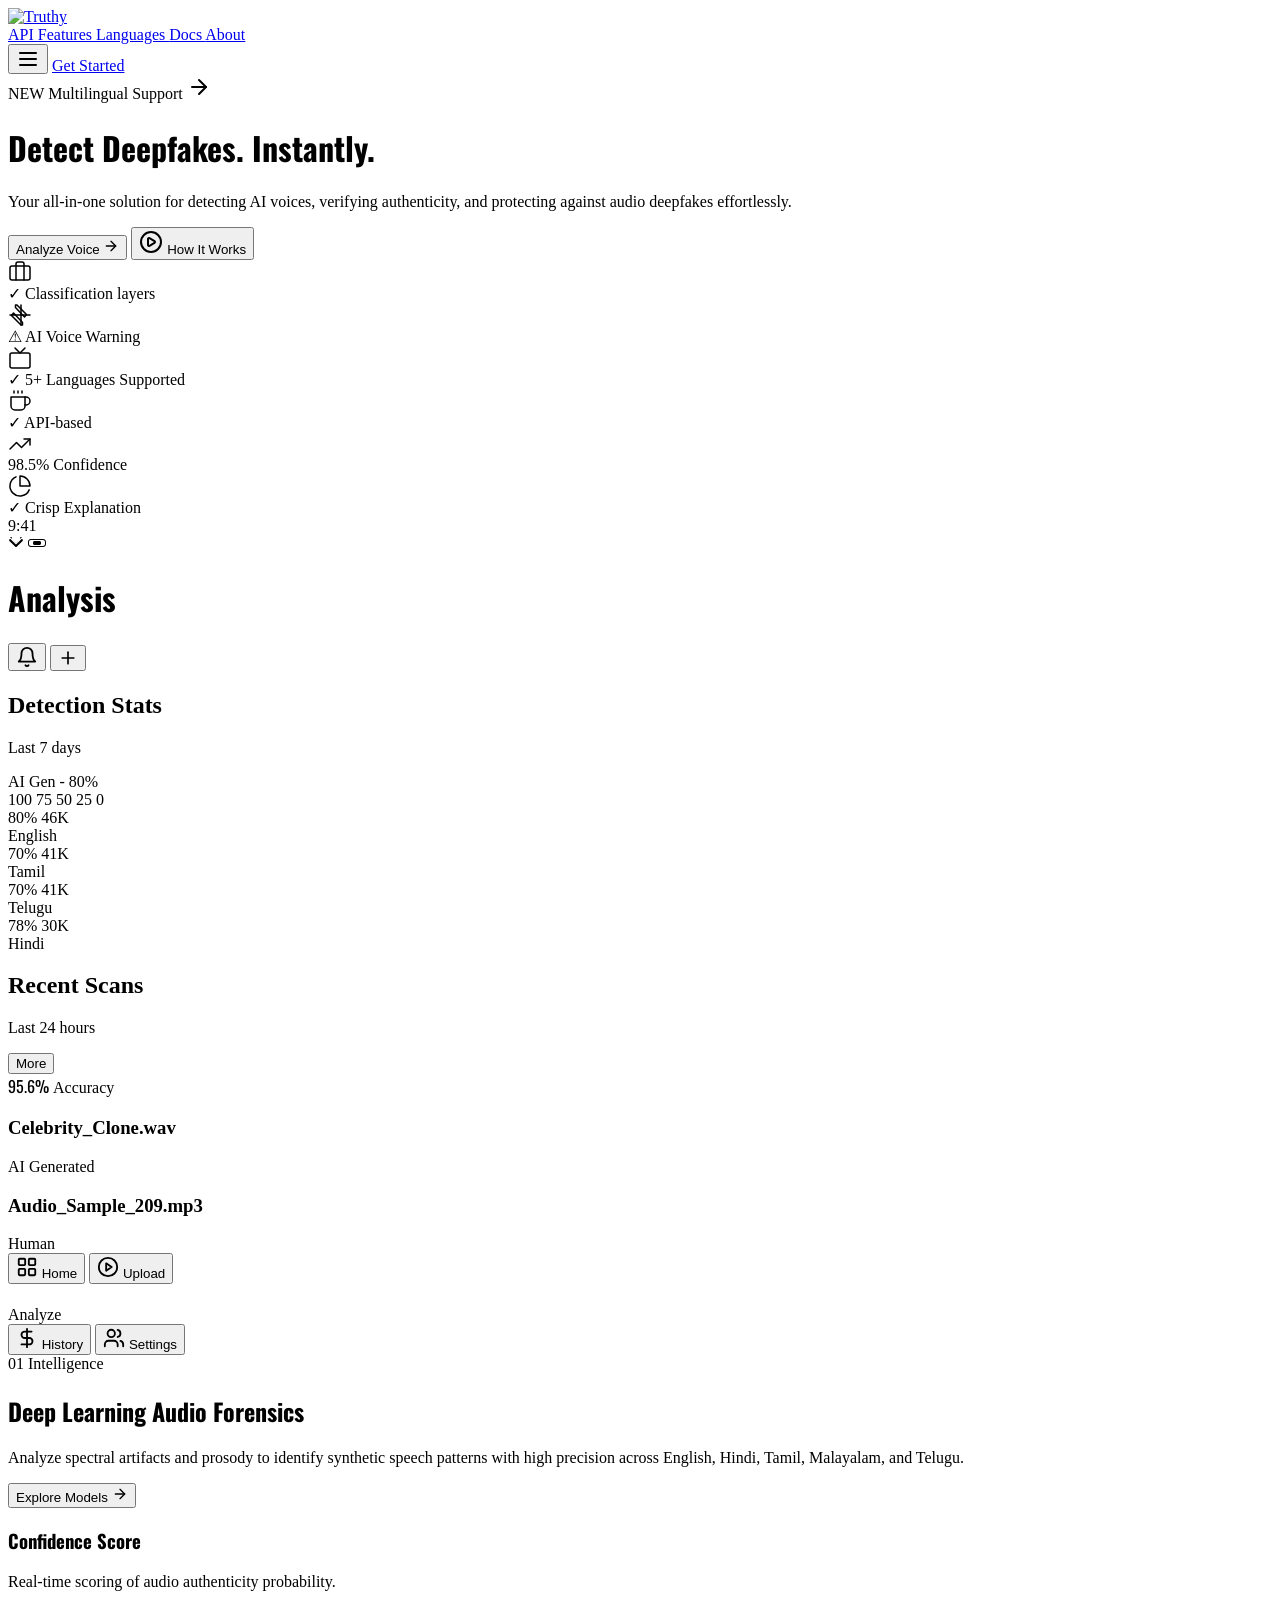
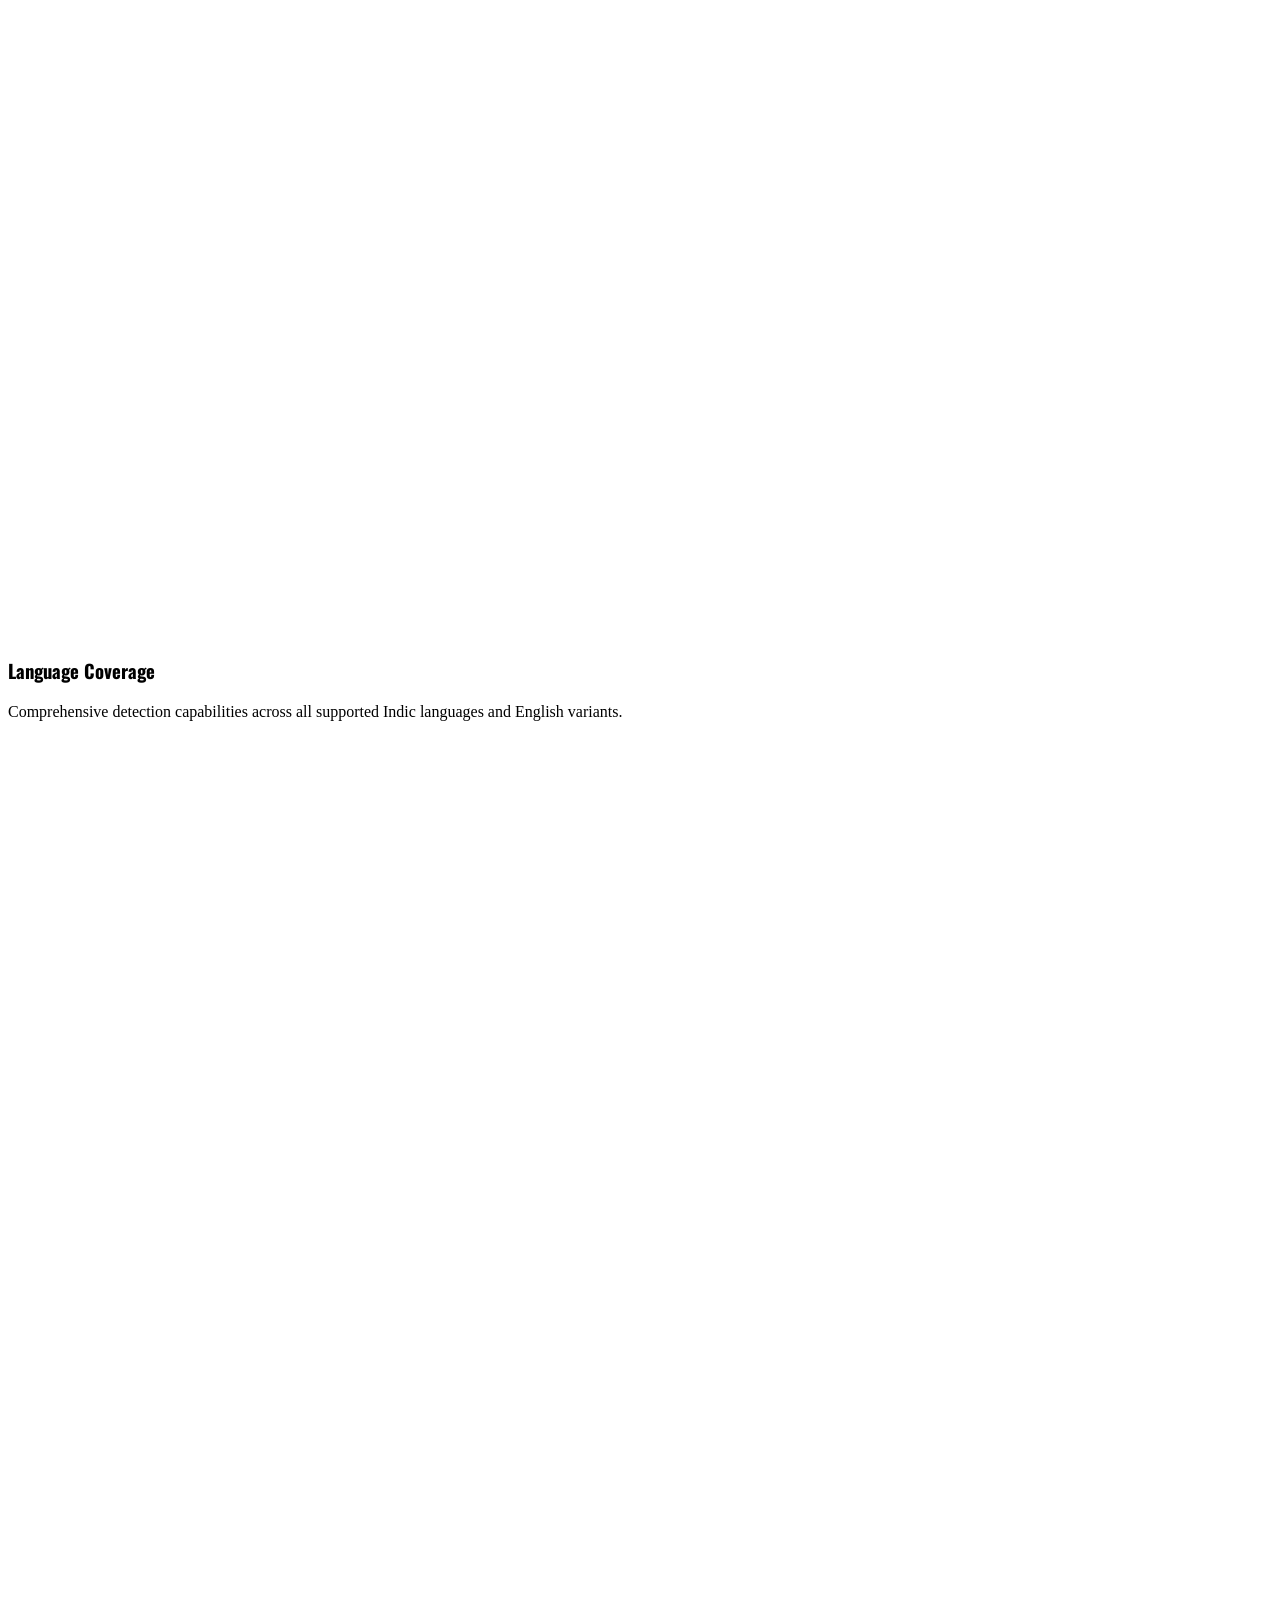
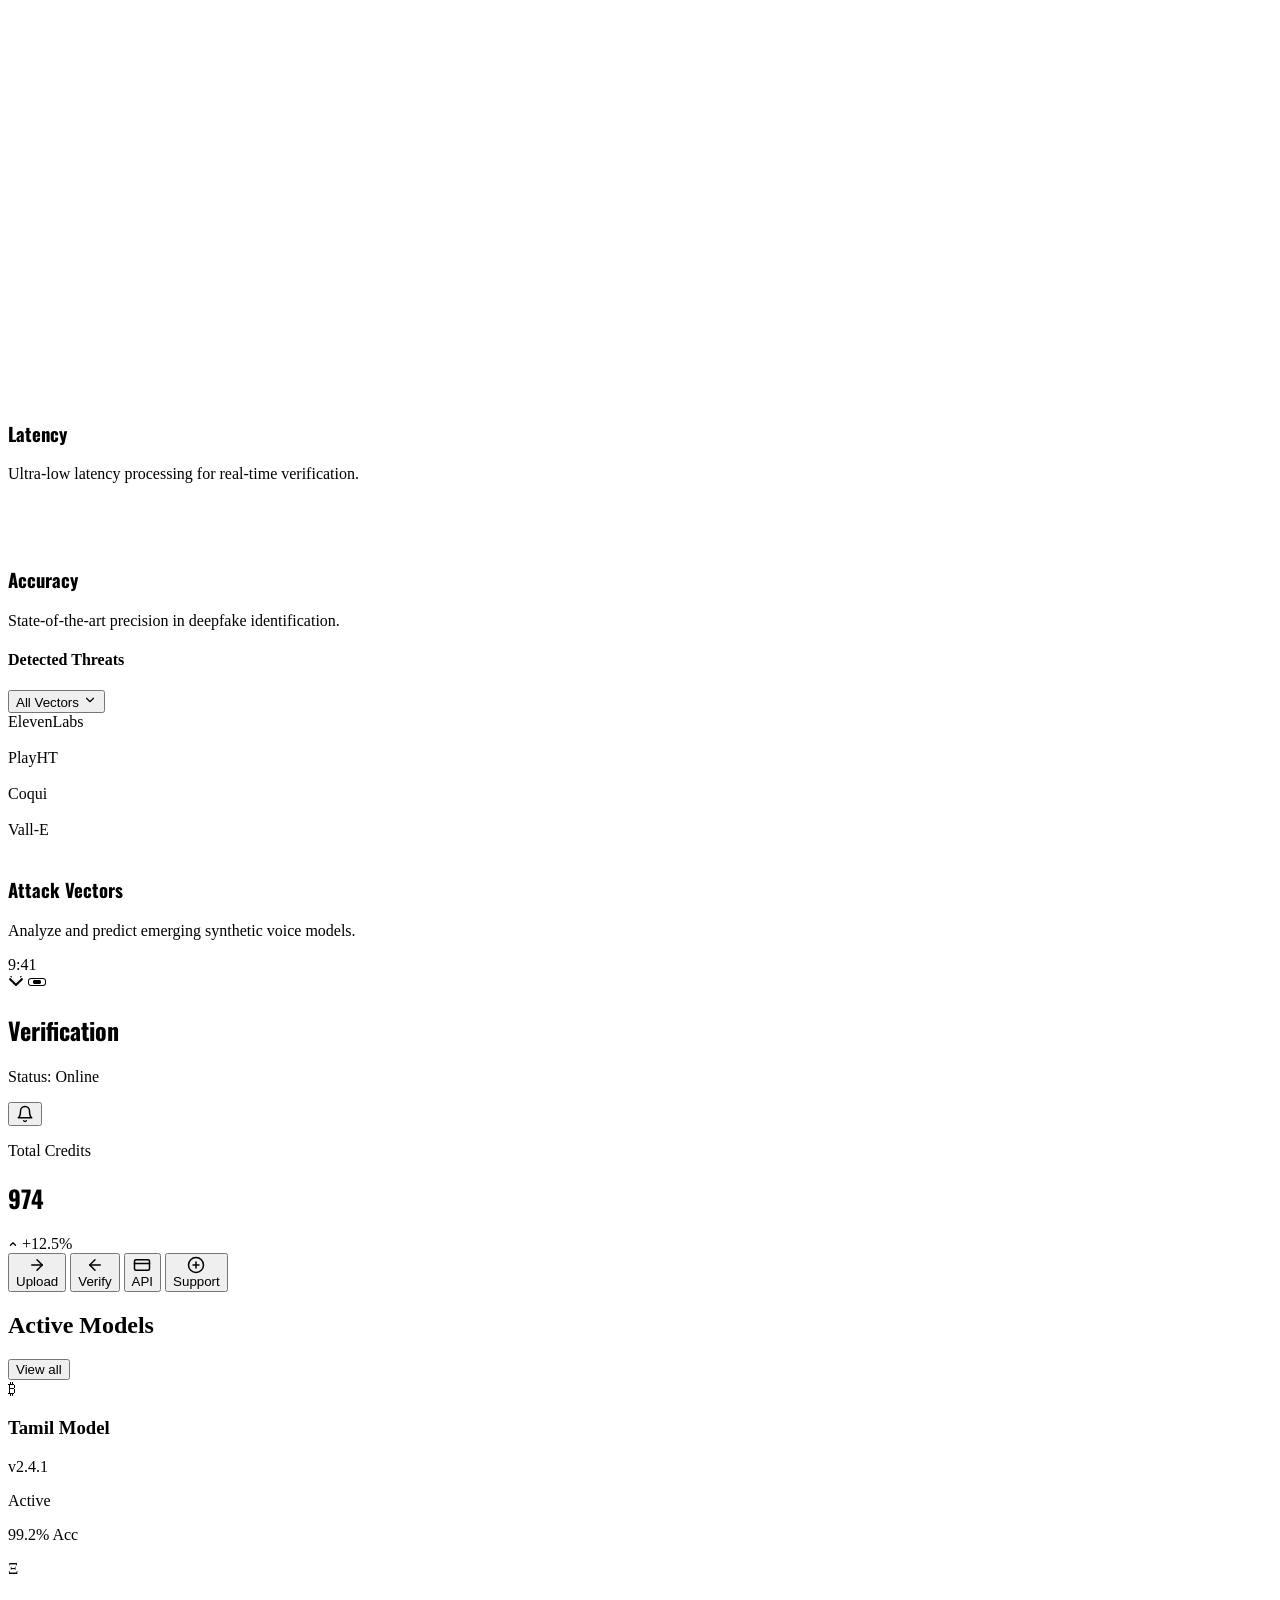
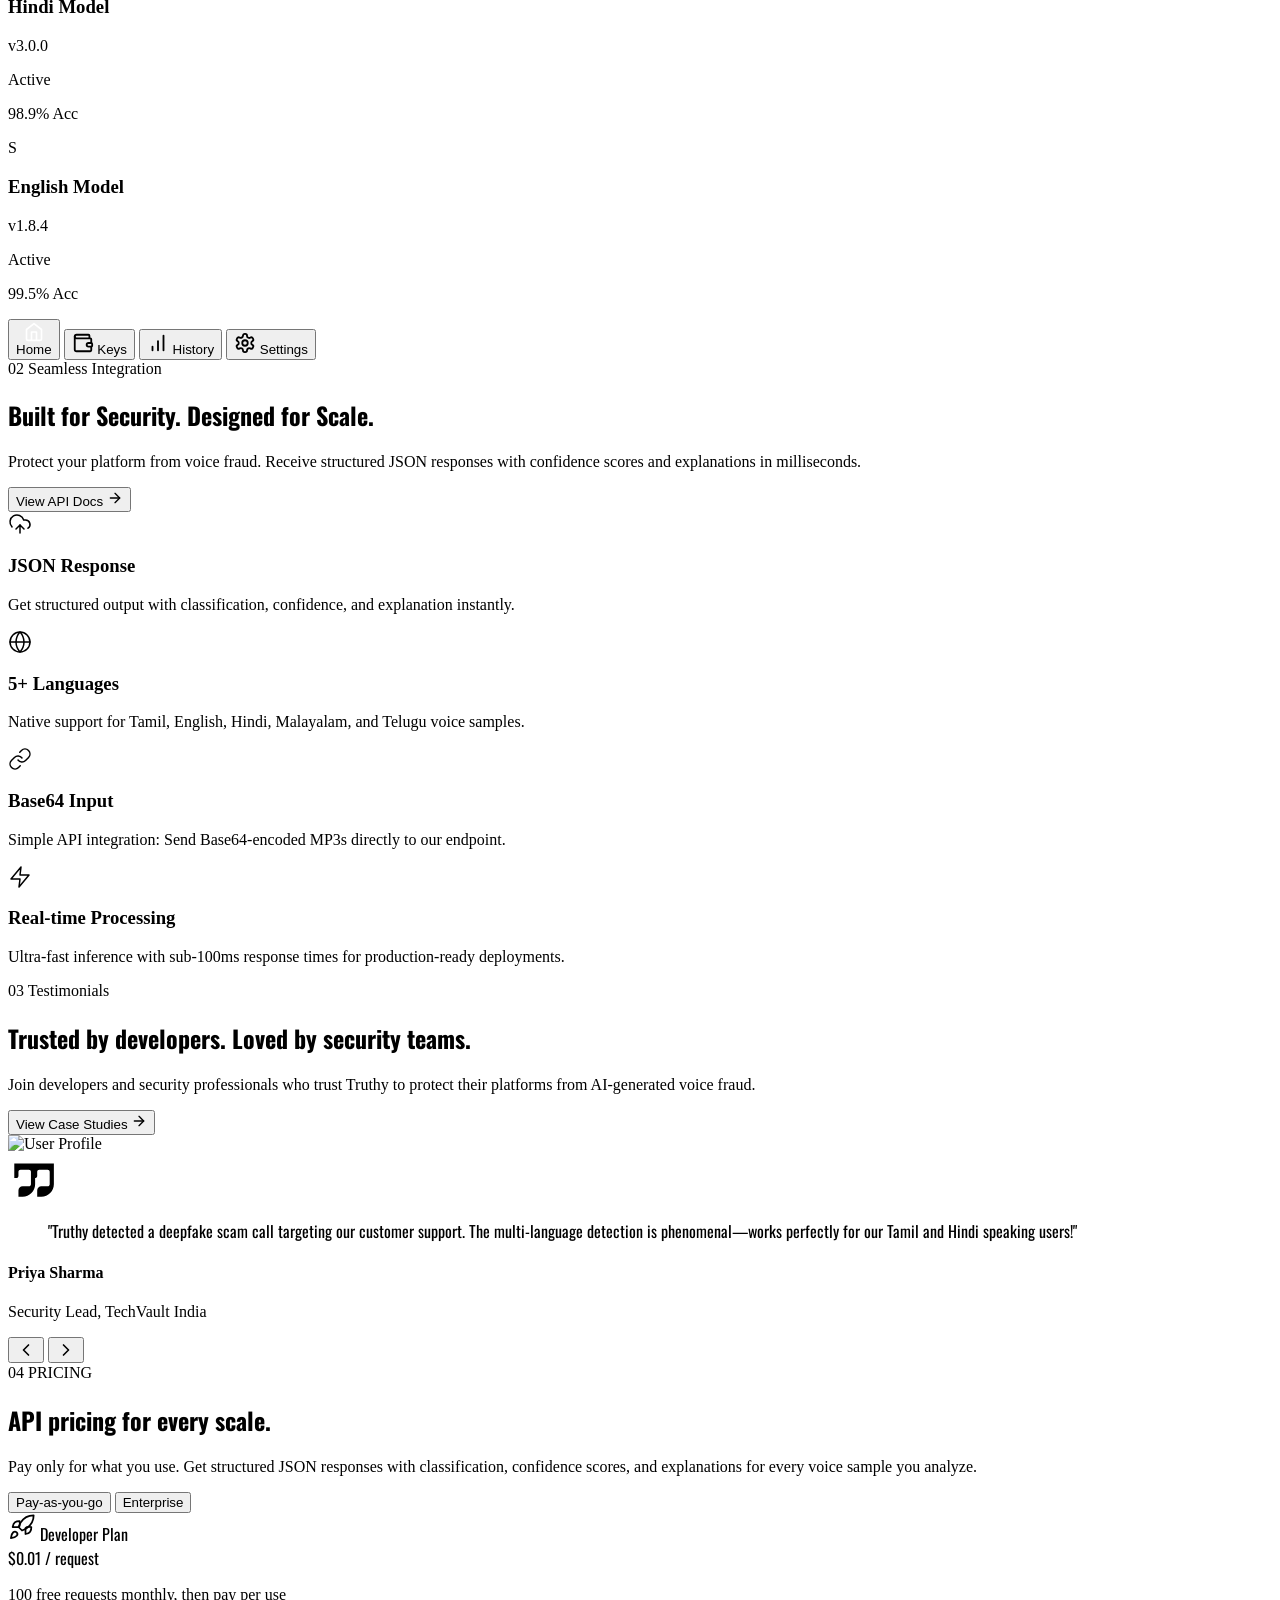
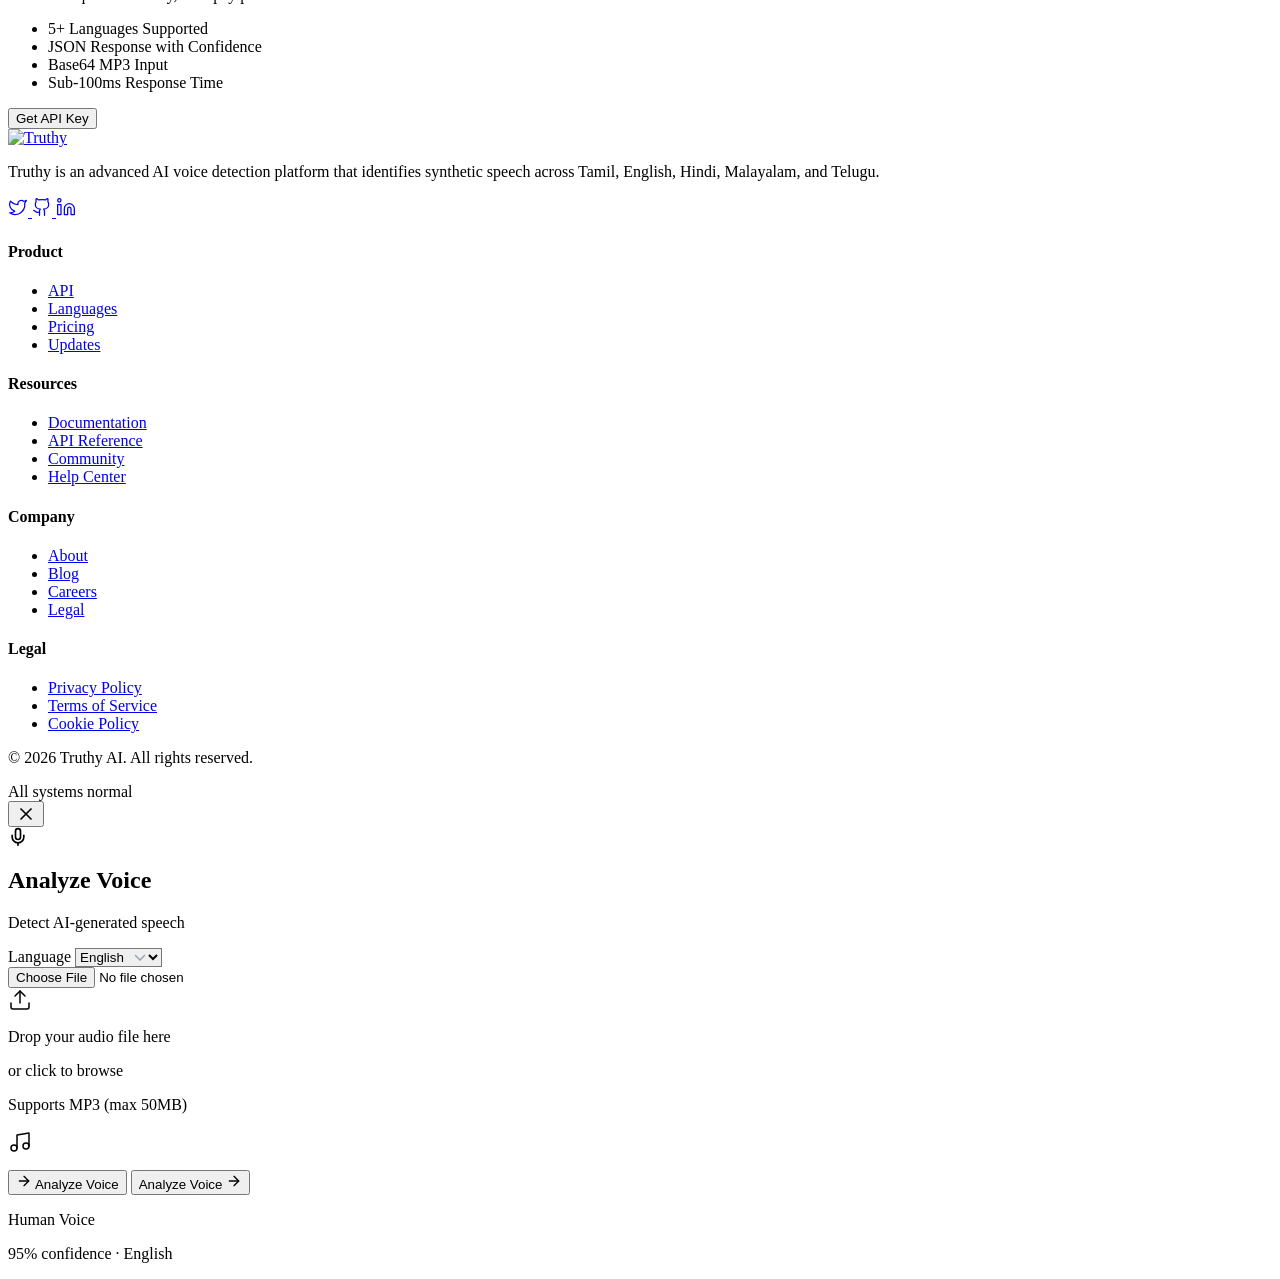
==== static/index.html @ 584040ba "Initial commit: Secured Truthy AI Voice Detection Platform" ====
<html lang="en" class="dark">

<head>
  <meta charset="UTF-8">
  <meta name="viewport" content="width=device-width, initial-scale=1.0">
  <title>Truthy - AI Voice Detection</title>

  <!-- External Scripts -->
  <script src="https://cdn.tailwindcss.com"></script>
  <script src="https://unpkg.com/lucide@latest"></script>

  <!-- Google Fonts -->
  <link rel="preconnect" href="https://fonts.googleapis.com">
  <link rel="preconnect" href="https://fonts.gstatic.com" crossorigin="">
  <link href="https://fonts.googleapis.com/css2?family=Inter:wght@300;400;500;600&display=swap" rel="stylesheet">
  <link rel="stylesheet"
    href="https://fonts.googleapis.com/css2?family=Newsreader:opsz,wght@6..72,400..800&display=swap">
  <link rel="stylesheet" href="https://fonts.googleapis.com/css2?family=Oswald:wght@300;400;500;600;700&display=swap">

  <!-- Custom Stylesheet -->
  <link rel="stylesheet" href="/static/css/style.css">

  <meta name="disabled-font-classes"
    content="font-roboto,font-montserrat,font-poppins,font-playfair,font-instrument-serif,font-merriweather,font-bricolage,font-jakarta,font-manrope,font-space-grotesk,font-work-sans,font-pt-serif,font-geist-mono,font-space-mono,font-nunito,font-geist,font-quicksand,font-dm-sans,font-google-sans-flex">
</head>

<body class="antialiased overflow-x-hidden selection:bg-primary selection:text-black text-white bg-[#000000]">



  <!-- Background (component) added by Aura -->
  <div class="aura-background-component fixed top-0 w-full h-screen -z-10" data-alpha-mask="80"
    style="mask-image: linear-gradient(to bottom, transparent, black 0%, black 80%, transparent); -webkit-mask-image: linear-gradient(to bottom, transparent, black 0%, black 80%, transparent)">
    <div class="aura-background-component top-0 w-full -z-10 absolute h-full">
      <div data-us-project="FixNvEwvWwbu3QX9qC3F" class="absolute w-full h-full left-0 top-0 -z-10"></div>
      <script type="text/javascript">
        !function () { if (!window.UnicornStudio) { window.UnicornStudio = { isInitialized: !1 }; var i = document.createElement("script"); i.src = "https://cdn.jsdelivr.net/gh/hiunicornstudio/unicornstudio.js@v1.4.29/dist/unicornStudio.umd.js", i.onload = function () { window.UnicornStudio.isInitialized || (UnicornStudio.init(), window.UnicornStudio.isInitialized = !0) }, (document.head || document.body).appendChild(i) } }();
      </script>
    </div>
  </div>

  <!-- Background Effects -->
  <div class="fixed inset-0 z-0 pointer-events-none" style="visibility: hidden;">
    <div
      class="absolute top-0 left-1/2 -translate-x-1/2 w-full max-w-[1000px] h-[600px] bg-primary/5 rounded-full blur-[120px] opacity-40">
    </div>
    <!-- Subtle Grid Pattern -->
    <div
      class="absolute inset-0 bg-[url('https://grainy-gradients.vercel.app/noise.svg')] opacity-20 brightness-100 contrast-150 mix-blend-soft-light">
    </div>
  </div>

  <!-- Navigation -->
  <nav class="flex z-50 w-full pt-6 pr-4 pl-4 fixed top-0 left-0 right-0 items-center justify-center">
    <div
      class="flex bg-black/90 backdrop-blur-md w-full max-w-5xl border-white/10 border rounded-full pt-4 pr-4 pb-4 pl-14 relative shadow-2xl items-center justify-between scroll-item scroll-fade-up"
      style="animation-play-state: running;">
      <!-- Logo -->
      <a href="#" class="inline-flex items-center justify-center"><img
          src="https://see.fontimg.com/api/rf5/rv0aB/ZTRlNjgyYThiNTRjNDE1ZWFiYzliZmY5OGI5MDhhM2Yub3Rm/dHJ1dGh5/teknaf-regular.png?r=fs&h=81&w=1250&fg=FFFFFF&bg=000000&s=65"
          alt="Truthy" class="h-[21px]"></a>

      <!-- Centered Links -->
      <div class="hidden md:flex items-center gap-8 absolute left-1/2 -translate-x-1/2">
        <a href="#api"
          class="text-[14px] font-medium text-white hover:text-gray-300 transition-colors font-sans tracking-wide">
          API
        </a>
        <a href="#features"
          class="text-[14px] font-medium text-white hover:text-gray-300 transition-colors font-sans tracking-wide">
          Features
        </a>
        <a href="#features"
          class="text-[14px] font-medium text-white hover:text-gray-300 transition-colors font-sans tracking-wide">
          Languages
        </a>
        <a href="#api"
          class="text-[14px] font-medium text-white hover:text-gray-300 transition-colors font-sans tracking-wide">
          Docs
        </a>
        <a href="#testimonials"
          class="text-[14px] font-medium text-white hover:text-gray-300 transition-colors font-sans tracking-wide">
          About
        </a>
      </div>

      <!-- Right Action -->
      <div class="flex items-center gap-4">
        <!-- Mobile Menu Trigger -->
        <button class="md:hidden p-2 text-white">
          <svg xmlns="http://www.w3.org/2000/svg" width="24" height="24" viewBox="0 0 24 24" fill="none"
            stroke="currentColor" stroke-width="2" stroke-linecap="round" stroke-linejoin="round"
            class="lucide lucide-menu">
            <line x1="4" x2="20" y1="12" y2="12"></line>
            <line x1="4" x2="20" y1="6" y2="6"></line>
            <line x1="4" x2="20" y1="18" y2="18"></line>
          </svg>
        </button>

        <!-- Button -->
        <a href="#pricing"
          class="hidden md:block bg-white text-black hover:bg-gray-200 transition-colors px-6 py-2.5 rounded-full text-sm font-semibold tracking-tight font-sans">
          Get Started
        </a>
      </div>
    </div>
  </nav>

  <!-- Hero Content -->
  <main class="flex flex-col z-10 pt-40 pr-6 pl-6 relative gap-x-3 gap-y-x-3 items-center justify-center">
    <!-- Version Badge -->
    <div
      class="inline-flex items-center gap-2 px-3 py-1.5 rounded-full border border-white/10 bg-white/5 backdrop-blur-sm mb-8 hover:bg-white/10 transition-colors cursor-pointer group scroll-item scroll-fade-up"
      style="animation-play-state: running;">
      <span class="bg-blue-500/20 text-blue-400 rounded px-1.5 py-0.5 text-[10px] font-medium tracking-wide font-sans">
        NEW
      </span>
      <span
        class="text-xs text-gray-300 padding-top-40 font-medium group-hover:text-white transition-colors pr-1 font-sans">
        Multilingual Support
      </span>
      <svg xmlns="http://www.w3.org/2000/svg" width="24" height="24" viewBox="0 0 24 24" fill="none"
        stroke="currentColor" stroke-width="2" stroke-linecap="round" stroke-linejoin="round" data-lucide="arrow-right"
        class="lucide lucide-arrow-right w-3 h-3 text-gray-500 group-hover:text-white transition-colors">
        <path d="M5 12h14"></path>
        <path d="m12 5 7 7-7 7"></path>
      </svg>
    </div>

    <!-- Headline -->
    <h1
      class="text-center text-5xl md:text-7xl leading-[1.1] max-w-4xl mx-auto font-oswald font-light tracking-tight scroll-item scroll-blur-in delay-100"
      style="animation-play-state: running;">
      Detect Deepfakes.
      <span class="text-blue-500 font-oswald font-light tracking-tight">
        Instantly.
      </span>
    </h1>

    <!-- Subheadline -->
    <p class="text-center text-xl text-gray-400 mt-8 max-w-2xl mx-auto leading-relaxed font-light font-sans scroll-item scroll-fade-up delay-200"
      style="animation-play-state: running;">
      Your all-in-one solution for detecting AI voices, verifying authenticity, and protecting against audio deepfakes
      effortlessly.
    </p>

    <!-- CTA Buttons -->
    <div class="flex flex-col sm:flex-row items-center gap-4 mt-10 scroll-item scroll-fade-up delay-300"
      style="animation-play-state: running;">
      <button data-open-modal
        class="group inline-flex overflow-hidden transition-all duration-300 hover:scale-[1.02] hover:shadow-[0_0_40px_-10px_rgba(59,130,246,0.5)] focus:outline-none sm:w-auto text-sm font-medium text-white w-full h-[54px] rounded-full pt-4 pr-8 pb-4 pl-8 relative items-center justify-center"
        style="position: relative; --border-gradient: linear-gradient(135deg, rgba(255, 255, 255, 0.2), rgba(255, 255, 255, 0), rgba(255, 255, 255, 0.2)); --border-radius-before: 9999px">

        <!-- CTA Button animations are in /static/css/style.css -->

        <!-- Full Border Beam (Clean Blue Line) -->
        <div class="absolute inset-0 -z-20 rounded-full overflow-hidden p-[1px]">
          <div class="absolute inset-[-100%] bg-[conic-gradient(from_0deg,transparent_0_300deg,#3b82f6_360deg)]"
            style="animation: beam-spin 3s linear infinite;"></div>
          <div class="absolute inset-[1px] rounded-full bg-[#050505]"></div>
        </div>

        <!-- Inner Background & Effects -->
        <div class="overflow-hidden bg-[#0A0A0A] rounded-full absolute top-[2px] right-[2px] bottom-[2px] left-[2px]">
          <!-- Gradient Background -->
          <div class="bg-gradient-to-b from-blue-900/20 to-transparent absolute top-0 right-0 bottom-0 left-0"></div>

          <!-- Vertical Lines Animation (Smaller & Monotone) -->
          <div class="opacity-[0.07] mix-blend-plus-lighter absolute top-0 right-0 bottom-0 left-0"
            style="background-image: repeating-linear-gradient(90deg, #fff, #fff 1px, transparent 1px, transparent 8px);  background-size: 24px 100%;  animation: lines-slide 1.5s linear infinite; position: relative; --border-gradient: linear-gradient(180deg, rgba(255, 255, 255, 0.1), rgba(255, 255, 255, 0))">
          </div>

          <!-- Blue Glow on Hover -->
          <div
            class="absolute bottom-0 left-1/2 -translate-x-1/2 w-2/3 h-1/2 bg-blue-500/20 blur-2xl rounded-full pointer-events-none transition-colors duration-500 group-hover:bg-blue-500/40">
          </div>
        </div>

        <!-- Content -->
        <span
          class="transition-colors group-hover:text-white uppercase font-semibold text-white/90 tracking-tight z-10 relative font-sans">
          Analyze Voice
        </span>
        <svg xmlns="http://www.w3.org/2000/svg" width="16" height="16" viewBox="0 0 24 24" fill="none"
          stroke="currentColor" stroke-width="2" stroke-linecap="round" stroke-linejoin="round"
          class="lucide lucide-arrow-right relative z-10 ml-2 transition-transform duration-300 group-hover:translate-x-1">
          <path d="M5 12h14" class=""></path>
          <path d="m12 5 7 7-7 7" class=""></path>
        </svg>
        <style id="border-gradient-shared-style">
          [style*="--border-gradient"]::before {
            content: "";
            position: absolute;
            inset: 0;
            padding: 1px;
            border-radius: var(--border-radius-before, inherit);
            -webkit-mask: linear-gradient(#fff 0 0) content-box,
              linear-gradient(#fff 0 0);
            mask: linear-gradient(#fff 0 0) content-box,
              linear-gradient(#fff 0 0);
            -webkit-mask-composite: xor;
            mask-composite: exclude;
            background: var(--border-gradient);
            pointer-events: none;
          }
        </style>
      </button>
      <button
        class="sm:w-auto hover:bg-blue-500/10 hover:border-blue-400 hover:shadow-[0_0_35px_rgba(59,130,246,0.6),inset_0_0_20px_rgba(59,130,246,0.4)] hover:scale-[1.02] transition-all duration-300 flex group text-base font-medium text-white bg-black/60 w-full border-blue-500 border rounded-full pt-3.5 pr-8 pb-3.5 pl-8 shadow-[0_0_20px_rgba(59,130,246,0.5),inset_0_0_10px_rgba(59,130,246,0.2)] gap-x-2 gap-y-2 items-center justify-center">
        <svg xmlns="http://www.w3.org/2000/svg" width="24" height="24" viewBox="0 0 24 24" fill="none"
          stroke="currentColor" stroke-width="2" stroke-linecap="round" stroke-linejoin="round"
          data-lucide="play-circle"
          class="lucide lucide-play-circle w-4 h-4 text-blue-400 group-hover:text-blue-300 transition-colors">
          <path d="M9 9.003a1 1 0 0 1 1.517-.859l4.997 2.997a1 1 0 0 1 0 1.718l-4.997 2.997A1 1 0 0 1 9 14.996z"></path>
          <circle cx="12" cy="12" r="10"></circle>
        </svg>
        How It Works
      </button>
    </div>

    <!-- Visual / Phone Mockup Section -->
    <div
      class="flex w-full h-[750px] max-w-5xl mt-32 mr-auto ml-auto relative items-center justify-center scroll-item scroll-blur-in delay-500"
      style="animation-play-state: running;">
      <!-- Floating Element: Salary (Top Left) -->
      <div
        class="absolute left-0 lg:left-12 top-20 z-20 hidden md:flex items-center gap-3 p-2.5 pr-4 bg-[#111] border border-white/10 rounded-lg shadow-2xl animate-[bounce_6s_infinite]">
        <div class="w-8 h-8 rounded bg-green-900/30 flex items-center justify-center border border-green-500/20">
          <svg xmlns="http://www.w3.org/2000/svg" width="24" height="24" viewBox="0 0 24 24" fill="none"
            stroke="currentColor" stroke-width="1.5" stroke-linecap="round" stroke-linejoin="round"
            class="lucide lucide-briefcase w-4 h-4 text-green-400">
            <path d="M16 20V4a2 2 0 0 0-2-2h-4a2 2 0 0 0-2 2v16"></path>
            <rect width="20" height="14" x="2" y="6" rx="2"></rect>
          </svg>
        </div>
        <span class="text-xs font-medium text-gray-400 font-sans">
          ✓ Classification layers
        </span>
      </div>

      <!-- Floating Element: Holidays (Left Middle) -->
      <div
        class="absolute left-4 lg:-left-4 top-64 z-10 hidden md:flex items-center gap-3 p-2.5 pr-4 bg-[#111] border border-white/10 rounded-lg shadow-2xl animate-[pulse_5s_infinite]">
        <div class="w-8 h-8 rounded bg-red-900/30 flex items-center justify-center border border-red-500/20">
          <svg xmlns="http://www.w3.org/2000/svg" width="24" height="24" viewBox="0 0 24 24" fill="none"
            stroke="currentColor" stroke-width="1.5" stroke-linecap="round" stroke-linejoin="round"
            class="lucide lucide-plane w-4 h-4 text-red-400">
            <path d="M2 12h20"></path>
            <path d="M13 2v20"></path>
            <path d="m9 2 9.5 9.5-2 2.5-9-9.5V2Z"></path>
            <path d="M13 22 3.5 12.5l2-2.5 9 9.5v2.5Z"></path>
          </svg>
        </div>
        <span class="text-xs font-medium text-gray-400 font-sans">
          ⚠ AI Voice Warning
        </span>
      </div>

      <!-- Floating Element: Subscription (Left Bottom - NEW) -->
      <div
        class="absolute left-8 lg:left-0 bottom-48 z-20 hidden md:flex items-center gap-3 p-2.5 pr-4 bg-[#111] border border-white/10 rounded-lg shadow-2xl animate-[bounce_8s_infinite]">
        <div class="w-8 h-8 rounded bg-purple-900/30 flex items-center justify-center border border-purple-500/20">
          <svg xmlns="http://www.w3.org/2000/svg" width="24" height="24" viewBox="0 0 24 24" fill="none"
            stroke="currentColor" stroke-width="1.5" stroke-linecap="round" stroke-linejoin="round"
            class="lucide lucide-tv w-4 h-4 text-purple-400">
            <rect width="20" height="15" x="2" y="7" rx="2" ry="2"></rect>
            <polyline points="17 2 12 7 7 2"></polyline>
          </svg>
        </div>
        <span class="text-xs font-medium text-gray-400 font-sans">
          ✓ 5+ Languages Supported
        </span>
      </div>

      <!-- Floating Element: Coffee (Top Right) -->
      <div
        class="absolute right-0 lg:right-24 top-10 z-20 hidden md:flex items-center gap-3 p-2.5 pr-4 bg-[#111] border border-white/10 rounded-lg shadow-2xl animate-[bounce_7s_infinite]">
        <div class="w-8 h-8 rounded bg-teal-900/30 flex items-center justify-center border border-teal-500/20">
          <svg xmlns="http://www.w3.org/2000/svg" width="24" height="24" viewBox="0 0 24 24" fill="none"
            stroke="currentColor" stroke-width="1.5" stroke-linecap="round" stroke-linejoin="round"
            class="lucide lucide-coffee w-4 h-4 text-teal-400">
            <path d="M17 8h1a4 4 0 1 1 0 8h-1"></path>
            <path d="M3 8h14v9a4 4 0 0 1-4 4H7a4 4 0 0 1-4-4Z" class=""></path>
            <line x1="6" x2="6" y1="2" y2="4"></line>
            <line x1="10" x2="10" y1="2" y2="4"></line>
            <line x1="14" x2="14" y1="2" y2="4"></line>
          </svg>
        </div>
        <span class="text-xs font-medium text-gray-400 font-sans">
          ✓ API-based
        </span>
      </div>

      <!-- Floating Element: Dividend (Right Middle) -->
      <div
        class="absolute right-4 lg:right-0 top-48 z-10 hidden md:flex items-center gap-3 p-2.5 pr-4 bg-[#111] border border-white/10 rounded-lg shadow-2xl animate-[pulse_4s_infinite]">
        <div class="w-8 h-8 rounded bg-pink-900/30 flex items-center justify-center border border-pink-500/20">
          <svg xmlns="http://www.w3.org/2000/svg" width="24" height="24" viewBox="0 0 24 24" fill="none"
            stroke="currentColor" stroke-width="1.5" stroke-linecap="round" stroke-linejoin="round"
            class="lucide lucide-trending-up w-4 h-4 text-pink-400">
            <polyline points="22 7 13.5 15.5 8.5 10.5 2 17"></polyline>
            <polyline points="16 7 22 7 22 13"></polyline>
          </svg>
        </div>
        <span class="text-xs font-medium text-gray-400 font-sans">
          98.5% Confidence
        </span>
      </div>

      <!-- Floating Element: Portfolio (Right Bottom - NEW) -->
      <div
        class="absolute right-8 lg:-right-4 bottom-32 z-10 hidden md:flex items-center gap-3 p-2.5 pr-4 bg-[#111] border border-white/10 rounded-lg shadow-2xl animate-[pulse_6s_infinite]">
        <div class="w-8 h-8 rounded bg-blue-900/30 flex items-center justify-center border border-blue-500/20">
          <svg xmlns="http://www.w3.org/2000/svg" width="24" height="24" viewBox="0 0 24 24" fill="none"
            stroke="currentColor" stroke-width="1.5" stroke-linecap="round" stroke-linejoin="round"
            class="lucide lucide-pie-chart w-4 h-4 text-blue-400">
            <path d="M21.21 15.89A10 10 0 1 1 8 2.83"></path>
            <path d="M22 12A10 10 0 0 0 12 2v10z"></path>
          </svg>
        </div>
        <span class="text-xs font-medium text-gray-400 font-sans">
          ✓ Crisp Explanation
        </span>
      </div>

      <!-- Phone Frame -->
      <div
        class="border-[8px] border-[#222] overflow-hidden flex flex-col min-h-[820px] bg-[#050505] w-full max-w-[380px] max-h-[720px] ring-white/10 ring-1 rounded-[3rem] mr-auto ml-auto relative shadow-2xl">
        <!-- Status Bar -->
        <div class="h-12 w-full flex justify-between items-end px-8 pb-2 z-20 bg-[#050505]">
          <span class="text-[13px] font-semibold text-white tracking-widest font-sans">
            9:41
          </span>
          <div class="flex gap-1.5 items-center">
            <svg xmlns="http://www.w3.org/2000/svg" width="16" height="12" viewBox="0 0 16 12" fill="currentColor"
              class="text-white">
              <path
                d="M14.6 2.4C14.2 2 13.5 2 13.1 2.4L8 7.5 2.9 2.4C2.5 2 1.8 2 1.4 2.4C1 2.8 1 3.5 1.4 3.9L7.3 9.8C7.7 10.2 8.3 10.2 8.7 9.8L14.6 3.9C15 3.5 15 2.8 14.6 2.4Z">
              </path>
              <path
                d="M12.4 0.2C12 0.6 12 1.3 12.4 1.7L8 6.1 3.6 1.7C4 1.3 4 0.6 3.6 0.2C3.2 -0.2 2.5 -0.2 2.1 0.2L7.3 5.4C7.7 5.8 8.3 5.8 8.7 5.4L13.9 0.2C13.5 -0.2 12.8 -0.2 12.4 0.2Z">
              </path>
              <path
                d="M8 8.2C8.4 8.2 8.7 8.5 8.7 8.9C8.7 9.3 8.4 9.6 8 9.6C7.6 9.6 7.3 9.3 7.3 8.9C7.3 8.5 7.6 8.2 8 8.2Z">
              </path>
            </svg>
            <svg xmlns="http://www.w3.org/2000/svg" width="18" height="12" viewBox="0 0 18 12" fill="currentColor"
              class="text-white">
              <path
                d="M15 2H3C1.3 2 0 3.3 0 5V7C0 8.7 1.3 10 3 10H15C16.7 10 18 8.7 18 7V5C18 3.3 16.7 2 15 2ZM3 3H15C16.1 3 17 3.9 17 5V7C17 8.1 16.1 9 15 9H3C1.9 9 1 8.1 1 7V5C1 3.9 1.9 3 3 3Z">
              </path>
              <path
                d="M11.5 4H6.5C5.7 4 5 4.7 5 5.5V6.5C5 7.3 5.7 8 6.5 8H11.5C12.3 8 13 7.3 13 6.5V5.5C13 4.7 12.3 4 11.5 4Z">
              </path>
            </svg>
            <div class="w-6 h-3 rounded-[4px] border border-white/30 relative ml-0.5 p-0.5">
              <div class="h-full bg-white rounded-[2px] w-full"></div>
            </div>
          </div>
        </div>

        <!-- Header -->
        <div class="px-6 pt-2 pb-4 flex items-center justify-between z-10 bg-[#050505]">
          <h1 class="text-2xl text-white font-oswald font-light tracking-tight">
            Analysis
          </h1>
          <div class="flex items-center gap-4">
            <button class="text-white hover:text-gray-300 transition-colors">
              <svg xmlns="http://www.w3.org/2000/svg" width="22" height="22" viewBox="0 0 24 24" fill="none"
                stroke="currentColor" stroke-width="2" stroke-linecap="round" stroke-linejoin="round"
                class="lucide lucide-bell">
                <path d="M6 8a6 6 0 0 1 12 0c0 7 3 9 3 9H3s3-2 3-9"></path>
                <path d="M10.3 21a1.94 1.94 0 0 0 3.4 0"></path>
              </svg>
            </button>

            <button
              class="w-9 h-9 rounded-full bg-[#27272A] flex items-center justify-center text-white hover:bg-[#3F3F46] transition-colors">
              <svg xmlns="http://www.w3.org/2000/svg" width="20" height="20" viewBox="0 0 24 24" fill="none"
                stroke="currentColor" stroke-width="2" stroke-linecap="round" stroke-linejoin="round"
                class="lucide lucide-plus">
                <path d="M5 12h14"></path>
                <path d="M12 5v14"></path>
              </svg>
            </button>
          </div>
        </div>

        <!-- Tabs -->

        <!-- Scrollable Content -->
        <!-- Key change: less wasted padding + safe area so bottom nav doesn't cover content -->
        <div class="flex-1 overflow-y-auto no-scrollbar px-5 pb-[120px]">
          <!-- Chart Card -->
          <div
            class="overflow-visible border-white/[0.08] bg-[#101018] border rounded-[2rem] mb-6 pt-5 pr-5 pb-5 pl-5 relative shadow-2xl">
            <!-- Chart animations are in /static/css/style.css -->
            <div
              class="absolute top-0 right-0 w-full h-full bg-gradient-to-br from-indigo-500/5 via-transparent to-blue-500/5 rounded-[2rem] pointer-events-none">
            </div>

            <div class="flex justify-between items-start mb-8 relative z-10">
              <div>
                <h2 class="text-xl font-semibold text-white tracking-tight font-sans">
                  Detection Stats
                </h2>
                <p class="text-[13px] text-gray-400 mt-1 font-medium font-sans">
                  Last 7 days
                </p>
              </div>
              <div class="flex items-center gap-2 mt-1">
                <div class="w-2.5 h-2.5 rounded-full bg-blue-500 shadow-[0_0_8px_rgba(59,130,246,0.8)] animate-pulse">
                </div>
                <span class="text-[11px] font-medium text-gray-400 font-sans">
                  AI Gen - 80%
                </span>
              </div>
            </div>

            <div class="relative h-64 w-full pl-6">
              <div
                class="absolute left-0 top-0 h-full flex flex-col justify-between text-[11px] text-gray-500 font-medium pb-8 pt-2">
                <span class="font-sans">100</span>
                <span class="font-sans">75</span>
                <span class="font-sans">50</span>
                <span class="font-sans">25</span>
                <span class="font-sans">0</span>
              </div>

              <div
                class="absolute left-8 right-0 top-0 h-full flex flex-col justify-between pb-8 pt-2 pointer-events-none">
                <div class="w-full h-px border-t border-dashed border-white/10"></div>
                <div class="w-full h-px border-t border-dashed border-white/10"></div>
                <div class="w-full h-px border-t border-dashed border-white/10"></div>
                <div class="w-full h-px border-t border-dashed border-white/10"></div>
                <div class="w-full h-px border-t border-dashed border-white/10"></div>
              </div>

              <div class="flex justify-between items-end h-full pl-3 pb-8 relative z-10">
                <!-- Bar 1 -->
                <div class="flex flex-col items-center gap-3 w-1/4 group cursor-pointer relative h-full justify-end">
                  <div
                    class="bg-[#1A1A24] border border-white/10 rounded-lg py-1.5 px-2.5 mb-1 absolute -top-4 shadow-xl z-20 opacity-0"
                    style="animation: tooltip-fade 0.5s ease-out forwards 0.8s;">
                    <div class="text-[11px] font-semibold text-white text-center leading-tight font-sans">
                      80%
                      <span class="text-gray-400 font-medium font-sans">
                        46K
                      </span>
                    </div>
                  </div>
                  <div
                    class="w-12 h-[75%] bg-gradient-to-b from-[#4F46E5] to-[#4F46E5]/10 rounded-t-lg relative overflow-hidden group-hover:brightness-110 transition-all origin-bottom opacity-0"
                    style="animation: bar-grow 0.8s cubic-bezier(0.34, 1.56, 0.64, 1) forwards 0.1s;">
                    <div class="absolute top-0 left-0 w-full h-[40%] bg-gradient-to-b from-white/10 to-transparent">
                    </div>
                  </div>
                  <span class="text-[10px] text-gray-400 font-medium whitespace-nowrap absolute -bottom-6 font-sans">
                    English
                  </span>
                </div>

                <!-- Bar 2 -->
                <div class="flex flex-col items-center gap-3 w-1/4 group cursor-pointer relative h-full justify-end">
                  <div
                    class="bg-[#1A1A24] border border-white/10 rounded-lg py-1.5 px-2.5 mb-1 absolute top-[15%] shadow-xl z-20 opacity-0"
                    style="animation: tooltip-fade 0.5s ease-out forwards 0.9s;">
                    <div class="text-[11px] font-semibold text-white text-center leading-tight font-sans">
                      70%
                      <span class="text-gray-400 font-medium font-sans">
                        41K
                      </span>
                    </div>
                  </div>
                  <div
                    class="w-12 h-[60%] bg-gradient-to-b from-[#6366F1] to-[#6366F1]/10 rounded-t-lg relative overflow-hidden group-hover:brightness-110 transition-all origin-bottom opacity-0"
                    style="animation: bar-grow 0.8s cubic-bezier(0.34, 1.56, 0.64, 1) forwards 0.2s;">
                    <div class="absolute top-0 left-0 w-full h-[40%] bg-gradient-to-b from-white/10 to-transparent">
                    </div>
                  </div>
                  <span class="text-[10px] text-gray-400 font-medium whitespace-nowrap absolute -bottom-6 font-sans">
                    Tamil
                  </span>
                </div>

                <!-- Bar 3 -->
                <div class="flex flex-col items-center gap-3 w-1/4 group cursor-pointer relative h-full justify-end">
                  <div
                    class="bg-[#1A1A24] border border-white/10 rounded-lg py-1.5 px-2.5 mb-1 absolute top-[15%] shadow-xl z-20 opacity-0"
                    style="animation: tooltip-fade 0.5s ease-out forwards 1.0s;">
                    <div class="text-[11px] font-semibold text-white text-center leading-tight font-sans">
                      70%
                      <span class="text-gray-400 font-medium font-sans">
                        41K
                      </span>
                    </div>
                  </div>
                  <div
                    class="w-12 h-[60%] bg-gradient-to-b from-[#8B5CF6] to-[#8B5CF6]/10 rounded-t-lg relative overflow-hidden group-hover:brightness-110 transition-all origin-bottom opacity-0"
                    style="animation: bar-grow 0.8s cubic-bezier(0.34, 1.56, 0.64, 1) forwards 0.3s;">
                    <div class="absolute top-0 left-0 w-full h-[40%] bg-gradient-to-b from-white/10 to-transparent">
                    </div>
                  </div>
                  <span class="text-[10px] text-gray-400 font-medium whitespace-nowrap absolute -bottom-6 font-sans">
                    Telugu
                  </span>
                </div>

                <!-- Bar 4 -->
                <div class="flex flex-col items-center gap-3 w-1/4 group cursor-pointer relative h-full justify-end">
                  <div
                    class="bg-[#1A1A24] border border-white/10 rounded-lg py-1.5 px-2.5 mb-1 absolute top-[5%] shadow-xl z-20 opacity-0"
                    style="animation: tooltip-fade 0.5s ease-out forwards 1.1s;">
                    <div class="text-[11px] font-semibold text-white text-center leading-tight font-sans">
                      78%
                      <span class="text-gray-400 font-medium font-sans">
                        30K
                      </span>
                    </div>
                  </div>
                  <div
                    class="w-12 h-[70%] bg-gradient-to-b from-[#8B5CF6] to-[#8B5CF6]/10 rounded-t-lg relative overflow-hidden group-hover:brightness-110 transition-all origin-bottom opacity-0"
                    style="animation: bar-grow 0.8s cubic-bezier(0.34, 1.56, 0.64, 1) forwards 0.4s;">
                    <div class="absolute top-0 left-0 w-full h-[40%] bg-gradient-to-b from-white/10 to-transparent">
                    </div>
                  </div>
                  <span class="text-[10px] text-gray-400 font-medium whitespace-nowrap absolute -bottom-6 font-sans">
                    Hindi
                  </span>
                </div>
              </div>
            </div>

            <div
              class="absolute -bottom-4 left-1/2 -translate-x-1/2 w-[80%] h-8 bg-blue-500/10 blur-xl rounded-full pointer-events-none">
            </div>
          </div>

          <!-- Top Content Card -->
          <div class="border-white/[0.08] bg-[#101018] border rounded-[2rem] pt-5 pr-5 pb-5 pl-5 relative">
            <!-- Progress loop animation is in /static/css/style.css -->
            <div class="flex justify-between items-start mb-6">
              <div class="">
                <h2 class="text-lg font-semibold text-white tracking-tight font-sans">
                  Recent Scans
                </h2>
                <p class="text-[13px] text-gray-400 mt-1 font-medium font-sans">
                  Last 24 hours
                </p>
              </div>
              <button
                class="px-4 py-1.5 rounded-full border border-white/10 bg-white/5 text-[11px] font-medium text-gray-300 hover:bg-white/10 hover:text-white transition-colors font-sans">
                More
              </button>
            </div>

            <div class="flex items-baseline gap-3 mb-8">
              <span class="text-xl font-light text-white tracking-tight font-oswald">
                95.6%
              </span>
              <span class="text-xs text-gray-500 font-medium font-sans">
                Accuracy
              </span>
            </div>

            <div class="space-y-6">
              <div class="flex gap-4 items-start group cursor-pointer">
                <div
                  class="w-12 h-12 rounded-[10px] overflow-hidden bg-gray-800 shrink-0 shadow-lg ring-1 ring-white/5">
                  <div
                    class="w-full h-full bg-[radial-gradient(ellipse_at_top_right,_var(--tw-gradient-stops))] from-orange-400 via-red-500 to-purple-600 scale-125 group-hover:scale-110 transition-transform duration-500">
                  </div>
                </div>
                <div class="flex-1 min-w-0 pt-0.5">
                  <div class="flex justify-between items-center mb-2">
                    <h3 class="text-sm font-medium text-white truncate pr-2 font-sans">
                      Celebrity_Clone.wav
                    </h3>
                    <span class="text-xs font-semibold text-red-400 font-sans">
                      AI Generated
                    </span>
                  </div>
                  <div class="w-full h-1.5 bg-[#2A2A35] rounded-full overflow-hidden">
                    <div class="h-full bg-gradient-to-r from-blue-500 via-indigo-500 to-purple-500 rounded-full"
                      style="--target-width: 70%; width: 80%; animation: progress-loop 3s cubic-bezier(0.4, 0, 0.2, 1) infinite;">
                    </div>
                  </div>
                </div>
              </div>

              <div class="flex gap-4 items-start group cursor-pointer opacity-60 hover:opacity-100 transition-opacity">
                <div
                  class="w-12 h-12 rounded-[10px] overflow-hidden bg-gray-800 shrink-0 shadow-lg ring-1 ring-white/5">
                  <div
                    class="w-full h-full bg-[radial-gradient(ellipse_at_bottom_left,_var(--tw-gradient-stops))] from-blue-400 via-indigo-500 to-purple-600 scale-125">
                  </div>
                </div>
                <div class="flex-1 min-w-0 pt-0.5">
                  <div class="flex justify-between items-center mb-2">
                    <h3 class="text-sm font-medium text-white truncate pr-2 font-sans">
                      Audio_Sample_209.mp3
                    </h3>
                    <span class="text-xs font-semibold text-green-400 font-sans">
                      Human
                    </span>
                  </div>
                  <div class="w-full h-1.5 bg-[#2A2A35] rounded-full overflow-hidden">
                    <div class="h-full bg-gradient-to-r from-blue-500 to-indigo-500 rounded-full"
                      style="--target-width: 40%; width: 40%; animation: progress-loop 3s cubic-bezier(0.4, 0, 0.2, 1) infinite 0.2s;">
                    </div>
                  </div>
                </div>
              </div>
            </div>
          </div>
        </div>

        <!-- Bottom Navigation -->
        <div class="absolute bottom-0 w-full h-[90px] z-30 px-4">
          <div
            class="absolute inset-x-0 bottom-0 h-[80px] bg-[#12121A]/95 backdrop-blur-2xl border-t border-white/[0.08] rounded-t-[2.5rem]">
          </div>

          <div class="relative h-full flex items-end justify-between px-2 pb-5">
            <button
              class="flex flex-col items-center gap-1.5 text-gray-500 hover:text-white transition-colors w-16 group mb-1">
              <svg xmlns="http://www.w3.org/2000/svg" width="22" height="22" viewBox="0 0 24 24" fill="none"
                stroke="currentColor" stroke-width="2" stroke-linecap="round" stroke-linejoin="round"
                class="lucide lucide-layout-grid group-hover:scale-110 transition-transform">
                <rect width="7" height="7" x="3" y="3" rx="1"></rect>
                <rect width="7" height="7" x="14" y="3" rx="1"></rect>
                <rect width="7" height="7" x="14" y="14" rx="1"></rect>
                <rect width="7" height="7" x="3" y="14" rx="1"></rect>
              </svg>
              <span class="text-[10px] font-medium font-sans">Home</span>
            </button>

            <button
              class="flex flex-col items-center gap-1.5 text-gray-500 hover:text-white transition-colors w-16 group mb-1">
              <svg xmlns="http://www.w3.org/2000/svg" width="22" height="22" viewBox="0 0 24 24" fill="none"
                stroke="currentColor" stroke-width="2" stroke-linecap="round" stroke-linejoin="round"
                class="lucide lucide-play-circle group-hover:scale-110 transition-transform">
                <circle cx="12" cy="12" r="10"></circle>
                <polygon points="10 8 16 12 10 16 10 8"></polygon>
              </svg>
              <span class="text-[10px] font-medium font-sans">Upload</span>
            </button>

            <div class="relative -top-5 flex flex-col items-center justify-center w-16 group cursor-pointer z-50">
              <div
                class="w-[3.5rem] h-[3.5rem] rounded-full bg-gradient-to-tr from-[#6366F1] to-[#A855F7] flex items-center justify-center shadow-[0_0_25px_rgba(139,92,246,0.5)] border-[5px] border-[#050505] group-hover:scale-105 transition-transform duration-300 ring-1 ring-white/10">
                <svg xmlns="http://www.w3.org/2000/svg" width="22" height="22" viewBox="0 0 24 24" fill="none"
                  stroke="white" stroke-width="2.5" stroke-linecap="round" stroke-linejoin="round"
                  class="lucide lucide-line-chart">
                  <path d="M3 3v18h18"></path>
                  <path d="m19 9-5 5-4-4-3 3"></path>
                </svg>
              </div>
              <span class="text-[10px] font-semibold text-white mt-2 drop-shadow-md font-sans">
                Analyze
              </span>
            </div>

            <button
              class="flex flex-col items-center gap-1.5 text-gray-500 hover:text-white transition-colors w-16 group mb-1">
              <svg xmlns="http://www.w3.org/2000/svg" width="22" height="22" viewBox="0 0 24 24" fill="none"
                stroke="currentColor" stroke-width="2" stroke-linecap="round" stroke-linejoin="round"
                class="lucide lucide-dollar-sign group-hover:scale-110 transition-transform">
                <line x1="12" x2="12" y1="2" y2="22"></line>
                <path d="M17 5H9.5a3.5 3.5 0 0 0 0 7h5a3.5 3.5 0 0 1 0 7H6"></path>
              </svg>
              <span class="text-[10px] font-medium font-sans">History</span>
            </button>

            <button
              class="flex flex-col items-center gap-1.5 text-gray-500 hover:text-white transition-colors w-16 group mb-1">
              <svg xmlns="http://www.w3.org/2000/svg" width="22" height="22" viewBox="0 0 24 24" fill="none"
                stroke="currentColor" stroke-width="2" stroke-linecap="round" stroke-linejoin="round"
                class="lucide lucide-users group-hover:scale-110 transition-transform">
                <path d="M16 21v-2a4 4 0 0 0-4-4H6a4 4 0 0 0-4 4v2"></path>
                <circle cx="9" cy="7" r="4"></circle>
                <path d="M22 21v-2a4 4 0 0 0-3-3.87"></path>
                <path d="M16 3.13a4 4 0 0 1 0 7.75"></path>
              </svg>
              <span class="text-[10px] font-medium font-sans">Settings</span>
            </button>
          </div>

          <div
            class="absolute bottom-2 left-1/2 -translate-x-1/2 w-32 h-1 bg-white/20 rounded-full z-40 hover:bg-white/40 transition-colors">
          </div>
        </div>
      </div>

      <!-- Bottom Fade -->
      <div
        class="absolute bottom-0 left-0 w-full h-24 bg-gradient-to-t from-background to-transparent z-0 pointer-events-none">
      </div>
    </div>

    <!-- INTELLIGENCE SECTION -->
    <section id="features" class="z-10 w-full max-w-7xl mt-32 mr-auto mb-24 ml-auto pr-0 pl-0 relative space-y-20">
      <!-- Grid -->
      <div
        class="flex flex-col bg-[#0A0A0C] border-[#ffffff]/10 border rounded-3xl mt-24 mb-24 pt-8 pr-8 pb-16 pl-8 gap-x-16 gap-y-16">
        <!-- Header Section -->
        <div class="flex flex-col md:flex-row md:items-end justify-between gap-8 w-full">
          <div class="flex flex-col gap-6 max-w-3xl">
            <div class="flex gap-3 gap-x-3 gap-y-3 items-center scroll-item scroll-fade-up"
              style="animation-play-state: running;">
              <span
                class="flex items-center justify-center w-7 h-7 rounded-lg bg-blue-500/10 text-[11px] font-mono font-medium text-blue-400 border border-blue-500/20 shadow-[0_0_10px_rgba(59,130,246,0.2)] font-sans">
                01
              </span>
              <span class="text-sm font-medium tracking-widest uppercase text-gray-500 font-sans">
                Intelligence
              </span>
            </div>
            <h2
              class="text-4xl md:text-5xl lg:text-6xl text-white leading-[1.1] font-oswald font-light tracking-tight scroll-item scroll-fade-up delay-100"
              style="animation-play-state: running;">
              Deep Learning
              <span class="text-gray-600 font-oswald font-light tracking-tight">
                Audio Forensics
              </span>
            </h2>
            <p class="leading-relaxed text-lg font-light text-gray-400 max-w-xl scroll-item scroll-fade-up delay-200"
              style="animation-play-state: running;">
              Analyze spectral artifacts and prosody to identify synthetic speech patterns
              with high precision across English, Hindi, Tamil, Malayalam, and Telugu.
            </p>
          </div>
          <button
            class="group flex items-center gap-2 pl-6 pr-5 py-3 bg-white text-black rounded-full text-sm font-medium hover:bg-gray-200 transition-all duration-200 font-sans whitespace-nowrap scroll-item scroll-fade-up delay-300"
            style="animation-play-state: running;">
            <span class="font-sans">Explore Models</span>
            <svg xmlns="http://www.w3.org/2000/svg" width="16" height="16" viewBox="0 0 24 24" fill="none"
              stroke="currentColor" stroke-width="2" stroke-linecap="round" stroke-linejoin="round"
              class="lucide lucide-arrow-right w-4 h-4 transition-transform group-hover:translate-x-1">
              <path d="M5 12h14"></path>
              <path d="m12 5 7 7-7 7"></path>
            </svg>
          </button>
        </div>

        <!-- Features Grid -->
        <div class="grid grid-cols-1 md:grid-cols-2 lg:grid-cols-3 lg:auto-rows-[400px] gap-6 gap-x-6 gap-y-6"
          id="dashboard-grid">
          <!-- Dashboard grid animations are in /static/css/style.css -->

          <!-- ROI Prediction -->
          <div
            class="relative h-[400px] rounded-[2rem] bg-[#0A0A0C] border border-white/10 p-8 overflow-hidden flex flex-col justify-between group hover:border-white/[0.15] transition-colors scroll-item scroll-fade-up delay-100"
            style="animation-play-state: running;">
            <!-- Background -->
            <div
              class="pointer-events-none absolute inset-0 bg-[radial-gradient(ellipse_at_top,_var(--tw-gradient-stops))] from-[#1a1a2e] via-[#0A0A0C] to-[#0A0A0C]">
            </div>
            <div class="pointer-events-none absolute inset-0 opacity-20"
              style="background-image: radial-gradient(white 1px, transparent 1px); background-size: 40px 40px;"></div>

            <!-- Header -->
            <div class="relative z-10">
              <h3 class="text-4xl font-light text-white tracking-tight font-oswald">
                Confidence Score
              </h3>
              <p class="mt-2 text-lg font-light leading-relaxed text-gray-400">
                Real-time scoring of audio authenticity probability.
              </p>
            </div>

            <!-- Visual -->
            <div class="relative z-10 h-32 w-full">
              <svg class="w-full h-full overflow-visible" viewBox="0 0 100 50" preserveAspectRatio="none">
                <path d="M0 45 L100 45" stroke="rgba(255,255,255,0.06)" stroke-width="1" stroke-dasharray="4 4"></path>
                <path d="M0 25 L100 25" stroke="rgba(255,255,255,0.06)" stroke-width="1" stroke-dasharray="4 4"></path>

                <defs>
                  <linearGradient id="gradient-area" x1="0%" y1="0%" x2="0%" y2="100%">
                    <stop offset="0%" style="stop-color:#3b82f6;stop-opacity:0.2"></stop>
                    <stop offset="100%" style="stop-color:#3b82f6;stop-opacity:0"></stop>
                  </linearGradient>
                </defs>

                <path d="M0 40 C 20 40, 30 35, 50 20 C 70 5, 80 10, 100 0 V 50 H 0 Z" fill="url(#gradient-area)"
                  class="animate-fade-up" style="animation-delay: 0.1s"></path>
                <path d="M0 40 C 20 40, 30 35, 50 20 C 70 5, 80 10, 100 0" fill="none" stroke="#3b82f6" stroke-width="2"
                  class="animate-draw"></path>

                <foreignObject x="60" y="-10" width="40" height="25" class="animate-scale"
                  style="animation-delay: 0.8s">
                  <div xmlns="http://www.w3.org/1999/xhtml"
                    class="px-2 py-1 rounded bg-blue-500 text-white text-[10px] text-center shadow-[0_0_10px_rgba(59,130,246,0.5)] transform scale-75 origin-center font-sans font-semibold">
                    <span data-counter-target="99" data-counter-suffix=" %">
                      0 %
                    </span>
                  </div>
                </foreignObject>
              </svg>
            </div>
          </div>

          <!-- CASHFLOW (MIDDLE) — LONG CARD -->
          <div
            class="relative rounded-[2rem] bg-[#0A0A0C] border border-white/10 p-8 overflow-hidden flex flex-col h-[400px] md:h-[400px] lg:h-[824px] lg:row-span-2 group hover:border-white/[0.15] transition-colors scroll-item scroll-fade-up delay-200"
            style="animation-play-state: running;">
            <!-- Background -->
            <div
              class="pointer-events-none absolute inset-0 bg-[radial-gradient(ellipse_at_top,_var(--tw-gradient-stops))] from-[#1a1a2e] via-[#0A0A0C] to-[#0A0A0C]">
            </div>
            <div class="pointer-events-none absolute inset-0 opacity-20"
              style="background-image: radial-gradient(white 1px, transparent 1px); background-size: 40px 40px; mask-image: radial-gradient(circle, black 40%, transparent 100%); -webkit-mask-image: radial-gradient(circle, black 40%, transparent 100%);">
            </div>

            <!-- Header -->
            <div class="relative z-10">
              <h3 class="text-4xl font-light text-white tracking-tight font-oswald">
                Language Coverage
              </h3>
              <p class="mt-2 text-lg font-light leading-relaxed text-gray-400 max-w-[26rem]">
                Comprehensive detection capabilities across all supported Indic languages
                and English variants.
              </p>
            </div>

            <!-- Radar (centered, takes the remaining height) -->
            <div class="relative z-10 flex-1 flex items-center justify-center pt-6">
              <svg viewBox="0 0 300 300"
                class="w-[320px] h-[320px] md:w-[360px] md:h-[360px] lg:w-[380px] lg:h-[380px] overflow-visible"
                preserveAspectRatio="xMidYMid meet">
                <defs>
                  <filter id="glow-purple" x="-50%" y="-50%" width="200%" height="200%">
                    <feGaussianBlur stdDeviation="3" result="coloredBlur"></feGaussianBlur>
                    <feMerge>
                      <feMergeNode in="coloredBlur"></feMergeNode>
                      <feMergeNode in="SourceGraphic"></feMergeNode>
                    </feMerge>
                  </filter>

                  <filter id="glow-cyan" x="-50%" y="-50%" width="200%" height="200%">
                    <feGaussianBlur stdDeviation="3" result="coloredBlur"></feGaussianBlur>
                    <feMerge>
                      <feMergeNode in="coloredBlur"></feMergeNode>
                      <feMergeNode in="SourceGraphic"></feMergeNode>
                    </feMerge>
                  </filter>

                  <linearGradient id="grad-purple" x1="0%" y1="0%" x2="100%" y2="100%">
                    <stop offset="0%" stop-color="#d946ef"></stop>
                    <stop offset="100%" stop-color="#a855f7"></stop>
                  </linearGradient>

                  <linearGradient id="grad-cyan" x1="0%" y1="0%" x2="100%" y2="100%">
                    <stop offset="0%" stop-color="#22d3ee"></stop>
                    <stop offset="100%" stop-color="#06b6d4"></stop>
                  </linearGradient>
                </defs>

                <g fill="none" stroke="#ffffff" stroke-opacity="0.10" stroke-width="1" stroke-dasharray="3 3">
                  <circle cx="150" cy="150" r="22" class="animate-scale" style="animation-delay: 0.1s"></circle>
                  <circle cx="150" cy="150" r="44" class="animate-scale" style="animation-delay: 0.2s"></circle>
                  <circle cx="150" cy="150" r="66" class="animate-scale" style="animation-delay: 0.3s"></circle>
                  <circle cx="150" cy="150" r="88" class="animate-scale" style="animation-delay: 0.4s"></circle>
                  <circle cx="150" cy="150" r="110" class="animate-scale" style="animation-delay: 0.5s"></circle>
                </g>

                <g stroke="#ffffff" stroke-opacity="0.15" stroke-width="1" class="animate-fade-up"
                  style="animation-delay: 0.3s">
                  <line x1="150" y1="150" x2="150" y2="40"></line>
                  <line x1="150" y1="150" x2="245" y2="95"></line>
                  <line x1="150" y1="150" x2="245" y2="205"></line>
                  <line x1="150" y1="150" x2="150" y2="260"></line>
                  <line x1="150" y1="150" x2="55" y2="205"></line>
                  <line x1="150" y1="150" x2="55" y2="95"></line>
                </g>

                <g class="fill-white font-sans text-[11px] font-medium animate-fade-up" text-anchor="middle"
                  dominant-baseline="middle" style="animation-delay: 0.4s">
                  <text x="150" y="25">Telugu</text>
                  <text x="268" y="85">Hindi</text>
                  <text x="268" y="215">Tamil</text>
                  <text x="150" y="278">English</text>
                  <text x="32" y="215">Marathi</text>
                  <text x="32" y="85">Malayalam</text>
                </g>

                <path d="M150 62 L197 122 L188 172 L150 249 L102 177 L74 106 Z" fill="none" stroke="url(#grad-purple)"
                  stroke-width="2" filter="url(#glow-purple)" stroke-linejoin="round" stroke-linecap="round"
                  class="animate-draw" style="animation-delay: 0.3s"></path>

                <path d="M150 95 L240 102 L230 196 L150 254 L80 190 L107 125 Z" fill="none" stroke="url(#grad-cyan)"
                  stroke-width="2" filter="url(#glow-cyan)" stroke-linejoin="round" stroke-linecap="round"
                  class="animate-draw" style="animation-delay: 0.6s"></path>
              </svg>
            </div>
          </div>

          <!-- Engagement Forecasting -->
          <div
            class="relative h-[400px] rounded-[2rem] bg-[#0A0A0C] border border-white/10 p-8 overflow-hidden flex flex-col group hover:border-white/[0.15] transition-colors scroll-item scroll-fade-up delay-300"
            style="animation-play-state: running;">
            <!-- Background -->
            <div
              class="pointer-events-none absolute inset-0 bg-[radial-gradient(ellipse_at_top,_var(--tw-gradient-stops))] from-[#1a1a2e] via-[#0A0A0C] to-[#0A0A0C]">
            </div>
            <div class="pointer-events-none absolute inset-0 opacity-20"
              style="background-image: radial-gradient(white 1px, transparent 1px); background-size: 40px 40px; mask-image: radial-gradient(circle, black 40%, transparent 100%); -webkit-mask-image: radial-gradient(circle, black 40%, transparent 100%);">
            </div>

            <div class="relative z-10">
              <h3 class="text-4xl font-light text-white tracking-tight font-oswald">
                Latency
              </h3>
              <p class="mt-2 text-lg font-light leading-relaxed text-gray-400">
                Ultra-low latency processing for real-time verification.
              </p>
            </div>

            <div class="relative z-10 flex-1 flex items-center justify-center">
              <!-- Rotating Elements -->
              <div
                class="absolute w-32 h-32 rounded-3xl bg-white/[0.03] border border-white/[0.05] animate-[spin-slow_20s_linear_infinite]"
                style="animation-duration: 25s"></div>
              <div
                class="absolute w-24 h-24 rounded-2xl bg-white/[0.05] border border-white/[0.05] animate-[spin-slow-reverse_15s_linear_infinite]"
                style="animation-duration: 15s"></div>

              <!-- Central Card -->
              <div
                class="w-32 h-32 rounded-2xl bg-gradient-to-br from-blue-500 to-cyan-400 flex items-center justify-center shadow-[0_12px_30px_-10px_rgba(59,130,246,0.4)] animate-scale relative z-10">
                <span class="text-4xl text-white font-oswald font-light tracking-tight flex items-baseline">
                  <span data-counter-target="45" data-counter-suffix="ms">
                    0ms
                  </span>
                </span>
              </div>
            </div>
          </div>

          <!-- Conversion Probability -->
          <div
            class="relative h-[400px] rounded-[2rem] bg-[#0A0A0C] border border-white/10 p-8 overflow-hidden flex flex-col justify-end group hover:border-white/[0.15] transition-colors scroll-item scroll-fade-up delay-500"
            style="animation-play-state: running;">
            <!-- Background -->
            <div
              class="pointer-events-none absolute inset-0 bg-[radial-gradient(ellipse_at_top,_var(--tw-gradient-stops))] from-[#1a1a2e] via-[#0A0A0C] to-[#0A0A0C]">
            </div>
            <div class="pointer-events-none absolute inset-0 opacity-20"
              style="background-image: radial-gradient(white 1px, transparent 1px); background-size: 40px 40px; mask-image: radial-gradient(circle, black 40%, transparent 100%); -webkit-mask-image: radial-gradient(circle, black 40%, transparent 100%);">
            </div>

            <div class="absolute inset-0 flex items-center justify-center -translate-y-10 z-10">
              <div class="relative animate-fade-up">
                <span class="text-[8rem] text-white/10 select-none font-oswald font-light tracking-tight flex">
                  <span data-counter-target="95" data-counter-suffix="%">
                    0%
                  </span>
                </span>
                <div
                  class="absolute top-1/2 left-0 h-[4px] bg-gradient-to-r from-blue-600 to-cyan-400 shadow-[0_0_18px_rgba(59,130,246,0.6)] animate-width"
                  style="--target-width: 100%;"></div>
              </div>
            </div>

            <div class="relative z-10">
              <h3 class="text-4xl font-light text-white tracking-tight font-oswald">
                Accuracy
              </h3>
              <p class="mt-2 text-lg font-light leading-relaxed text-gray-400">
                State-of-the-art precision in deepfake identification.
              </p>
            </div>
          </div>

          <!-- Channel Performance -->
          <div
            class="relative h-[400px] rounded-[2rem] bg-[#0A0A0C] border border-white/10 p-8 overflow-hidden flex flex-col justify-end group hover:border-white/[0.15] transition-colors">
            <!-- Background -->
            <div
              class="pointer-events-none absolute inset-0 bg-[radial-gradient(ellipse_at_top,_var(--tw-gradient-stops))] from-[#1a1a2e] via-[#0A0A0C] to-[#0A0A0C]">
            </div>
            <div class="pointer-events-none absolute inset-0 opacity-20"
              style="background-image: radial-gradient(white 1px, transparent 1px); background-size: 40px 40px; mask-image: radial-gradient(circle, black 40%, transparent 100%); -webkit-mask-image: radial-gradient(circle, black 40%, transparent 100%);">
            </div>

            <div class="relative z-10 mb-10 flex flex-col gap-6">
              <div class="flex items-center justify-between">
                <h4 class="text-xl font-semibold text-white tracking-tight font-sans">
                  Detected Threats
                </h4>
                <button
                  class="flex items-center gap-2 rounded-full border border-white/10 bg-white/5 pl-4 pr-3 py-1.5 text-xs font-medium text-gray-300 transition-colors hover:bg-white/10 hover:text-white font-sans">
                  All Vectors
                  <svg xmlns="http://www.w3.org/2000/svg" width="14" height="14" viewBox="0 0 24 24" fill="none"
                    stroke="currentColor" stroke-width="2" stroke-linecap="round" stroke-linejoin="round"
                    class="opacity-70">
                    <path d="m6 9 6 6 6-6"></path>
                  </svg>
                </button>
              </div>

              <div class="flex flex-col gap-5">
                <div class="flex items-center gap-4">
                  <span class="w-[110px] shrink-0 text-sm text-gray-300 font-medium truncate font-sans">
                    ElevenLabs
                  </span>
                  <div class="h-3 flex-1 rounded-full bg-white/5 overflow-hidden">
                    <div class="h-full rounded-full bg-[#d946ef] animate-width"
                      style="--target-width: 80%; animation-delay: 0.1s"></div>
                  </div>
                  <span class="w-12 shrink-0 text-right text-sm text-white font-medium font-sans animate-fade-up"
                    style="animation-delay: 0.1s">
                    High
                  </span>
                </div>

                <div class="flex items-center gap-4">
                  <span class="w-[110px] shrink-0 text-sm text-gray-300 font-medium truncate font-sans">
                    PlayHT
                  </span>
                  <div class="h-3 flex-1 rounded-full bg-white/5 overflow-hidden">
                    <div class="h-full rounded-full bg-[#22d3ee] animate-width"
                      style="--target-width: 90%; animation-delay: 0.2s"></div>
                  </div>
                  <span class="w-12 shrink-0 text-right text-sm text-white font-medium font-sans animate-fade-up"
                    style="animation-delay: 0.2s">
                    Crit
                  </span>
                </div>

                <div class="flex items-center gap-4">
                  <span class="w-[110px] shrink-0 text-sm text-gray-300 font-medium truncate font-sans">
                    Coqui
                  </span>
                  <div class="h-3 flex-1 rounded-full bg-white/5 overflow-hidden">
                    <div class="h-full rounded-full bg-[#f87171] animate-width"
                      style="--target-width: 85%; animation-delay: 0.3s"></div>
                  </div>
                  <span class="w-12 shrink-0 text-right text-sm text-white font-medium font-sans animate-fade-up"
                    style="animation-delay: 0.3s">
                    Med
                  </span>
                </div>

                <div class="flex items-center gap-4">
                  <span class="w-[110px] shrink-0 text-sm text-gray-300 font-medium truncate font-sans">
                    Vall-E
                  </span>
                  <div class="h-3 flex-1 rounded-full bg-white/5 overflow-hidden">
                    <div class="h-full rounded-full bg-[#6366f1] animate-width"
                      style="--target-width: 60%; animation-delay: 0.4s"></div>
                  </div>
                  <span class="w-12 shrink-0 text-right text-sm text-white font-medium font-sans animate-fade-up"
                    style="animation-delay: 0.4s">
                    Low
                  </span>
                </div>
              </div>
            </div>

            <div class="relative z-10">
              <h3 class="text-4xl font-light text-white tracking-tight font-oswald">
                Attack Vectors
              </h3>
              <p class="mt-2 text-lg font-light leading-relaxed text-gray-400">
                Analyze and predict emerging synthetic voice models.
              </p>
            </div>
          </div>

          <!-- Counter animation is in /static/js/script.js -->
        </div>
      </div>
      <div id="api"
        class="flex flex-col bg-[#0A0A0C] border-[#ffffff]/10 border rounded-3xl mt-24 mb-24 pt-8 pr-8 pb-16 pl-8 gap-x-16 gap-y-16">
        <!-- Hero Section -->
        <div
          class="flex flex-col overflow-hidden lg:flex-row lg:gap-24 lg:pt-0 lg:pb-0 mt-12 mb-0 pt-10 pr-10 pb-10 pl-10 relative gap-x-16 gap-y-16 items-center justify-between">
          <!-- Background Gradient Effect -->

          <!-- Phone Mockup (Left) -->
          <div class="z-10 shrink-0 lg:mx-0 w-full max-w-[340px] mr-auto ml-auto relative">
            <!-- Phone Frame -->
            <div
              class="border-[8px] overflow-hidden h-[700px] max-w-[400px] border-[#1a1a1a] ring-white/10 ring-1 rounded-[3rem] mr-auto ml-auto relative shadow-2xl bg-[#050505]">
              <!-- Status Bar -->
              <div class="absolute top-0 w-full h-12 px-6 flex justify-between items-center z-20 pt-2">
                <span class="text-[13px] font-semibold text-white tracking-wide font-sans">
                  9:41
                </span>
                <div class="flex gap-1.5 items-center">
                  <svg xmlns="http://www.w3.org/2000/svg" width="16" height="12" viewBox="0 0 16 12" fill="currentColor"
                    class="text-white">
                    <path
                      d="M14.6 2.4C14.2 2 13.5 2 13.1 2.4L8 7.5 2.9 2.4C2.5 2 1.8 2 1.4 2.4C1 2.8 1 3.5 1.4 3.9L7.3 9.8C7.7 10.2 8.3 10.2 8.7 9.8L14.6 3.9C15 3.5 15 2.8 14.6 2.4Z"
                      class=""></path>
                    <path
                      d="M12.4 0.2C12 0.6 12 1.3 12.4 1.7L8 6.1 3.6 1.7C4 1.3 4 0.6 3.6 0.2C3.2 -0.2 2.5 -0.2 2.1 0.2L7.3 5.4C7.7 5.8 8.3 5.8 8.7 5.4L13.9 0.2C13.5 -0.2 12.8 -0.2 12.4 0.2Z">
                    </path>
                    <path
                      d="M8 8.2C8.4 8.2 8.7 8.5 8.7 8.9C8.7 9.3 8.4 9.6 8 9.6C7.6 9.6 7.3 9.3 7.3 8.9C7.3 8.5 7.6 8.2 8 8.2Z">
                    </path>
                  </svg>
                  <svg xmlns="http://www.w3.org/2000/svg" width="18" height="12" viewBox="0 0 18 12" fill="currentColor"
                    class="text-white">
                    <path
                      d="M15 2H3C1.3 2 0 3.3 0 5V7C0 8.7 1.3 10 3 10H15C16.7 10 18 8.7 18 7V5C18 3.3 16.7 2 15 2ZM3 3H15C16.1 3 17 3.9 17 5V7C17 8.1 16.1 9 15 9H3C1.9 9 1 8.1 1 7V5C1 3.9 1.9 3 3 3Z">
                    </path>
                    <path
                      d="M11.5 4H6.5C5.7 4 5 4.7 5 5.5V6.5C5 7.3 5.7 8 6.5 8H11.5C12.3 8 13 7.3 13 6.5V5.5C13 4.7 12.3 4 11.5 4Z">
                    </path>
                  </svg>
                </div>
              </div>

              <!-- Dynamic Notch -->
              <div
                class="absolute top-2 left-1/2 -translate-x-1/2 w-28 h-7 bg-black rounded-full z-20 pointer-events-none">
              </div>

              <!-- App Content -->
              <div class="flex flex-col bg-[#050505] w-full h-full pt-14 relative overflow-hidden font-sans">
                <!-- Header -->
                <div class="px-6 pb-4 flex justify-between items-center shrink-0 z-10">
                  <div class="">
                    <h1 class="text-2xl font-normal text-white tracking-tight font-oswald">
                      Verification
                    </h1>
                    <p class="text-xs text-gray-400 mt-0.5">
                      Status: Online
                    </p>
                  </div>
                  <button
                    class="w-9 h-9 rounded-full bg-white/5 hover:bg-white/10 flex items-center justify-center transition-colors text-white ring-1 ring-white/10 scroll-item scroll-fade-up delay-300"
                    style="animation-play-state: running;">
                    <svg xmlns="http://www.w3.org/2000/svg" width="18" height="18" viewBox="0 0 24 24" fill="none"
                      stroke="currentColor" stroke-width="2" stroke-linecap="round" stroke-linejoin="round">
                      <path d="M6 8a6 6 0 0 1 12 0c0 7 3 9 3 9H3s3-2 3-9"></path>
                      <path d="M10.3 21a1.94 1.94 0 0 0 3.4 0"></path>
                    </svg>
                  </button>
                </div>

                <!-- Main Scroll Area -->
                <div class="flex-1 overflow-y-auto p-4 space-y-4 pb-24 no-scrollbar z-0">
                  <!-- Balance Card -->
                  <div class="border-white/[0.08] overflow-hidden bg-[#121215] border rounded-3xl p-6 relative group">
                    <div
                      class="absolute top-0 right-0 w-full h-full bg-gradient-to-br from-indigo-500/10 via-transparent to-transparent pointer-events-none transition-opacity duration-500 group-hover:opacity-100 opacity-50">
                    </div>

                    <div class="flex justify-between items-start mb-6 relative z-10">
                      <div class="">
                        <p class="text-xs text-gray-400 font-medium mb-1">
                          Total Credits
                        </p>
                        <h2 class="text-3xl font-light text-white tracking-tight font-oswald">
                          974
                        </h2>
                      </div>
                      <div
                        class="flex items-center gap-1.5 px-2 py-1 rounded-full bg-green-500/10 border border-green-500/20">
                        <svg xmlns="http://www.w3.org/2000/svg" width="10" height="10" viewBox="0 0 24 24" fill="none"
                          stroke="currentColor" stroke-width="3" stroke-linecap="round" stroke-linejoin="round"
                          class="text-green-400">
                          <path d="m18 15-6-6-6 6"></path>
                        </svg>
                        <span class="text-[10px] font-semibold text-green-400">
                          +12.5%
                        </span>
                      </div>
                    </div>

                    <!-- Chart Visual -->
                    <div class="flex gap-3 h-32 relative z-10 items-end justify-between px-1">
                      <!-- Bars -->
                      <div class="w-1/6 h-[40%] bg-white/5 rounded-t-md hover:bg-indigo-500/50 transition-colors"></div>
                      <div class="w-1/6 h-[60%] bg-white/5 rounded-t-md hover:bg-indigo-500/50 transition-colors"></div>
                      <div class="w-1/6 h-[50%] bg-white/5 rounded-t-md hover:bg-indigo-500/50 transition-colors"></div>
                      <div class="w-1/6 h-[75%] bg-white/5 rounded-t-md hover:bg-indigo-500/50 transition-colors"></div>
                      <div class="w-1/6 h-[100%] bg-indigo-500 rounded-t-md shadow-[0_0_15px_rgba(99,102,241,0.5)]">
                      </div>
                      <div class="w-1/6 h-[65%] bg-white/5 rounded-t-md hover:bg-indigo-500/50 transition-colors"></div>
                    </div>
                  </div>

                  <!-- Quick Actions -->
                  <div class="grid grid-cols-4 gap-2">
                    <button
                      class="flex flex-col items-center gap-2 p-3 bg-[#121215] rounded-2xl border border-white/5 hover:bg-[#1A1A1E] transition-colors">
                      <div class="w-10 h-10 rounded-full bg-blue-500/10 flex items-center justify-center text-blue-400">
                        <svg xmlns="http://www.w3.org/2000/svg" width="18" height="18" viewBox="0 0 24 24" fill="none"
                          stroke="currentColor" stroke-width="2" stroke-linecap="round" stroke-linejoin="round">
                          <path d="M5 12h14"></path>
                          <path d="m12 5 7 7-7 7"></path>
                        </svg>
                      </div>
                      <span class="text-[10px] font-medium text-gray-400">
                        Upload
                      </span>
                    </button>
                    <button
                      class="flex flex-col items-center gap-2 p-3 bg-[#121215] rounded-2xl border border-white/5 hover:bg-[#1A1A1E] transition-colors">
                      <div
                        class="w-10 h-10 rounded-full bg-green-500/10 flex items-center justify-center text-green-400">
                        <svg xmlns="http://www.w3.org/2000/svg" width="18" height="18" viewBox="0 0 24 24" fill="none"
                          stroke="currentColor" stroke-width="2" stroke-linecap="round" stroke-linejoin="round">
                          <path d="M5 12h14"></path>
                          <path d="m12 19-7-7 7-7"></path>
                        </svg>
                      </div>
                      <span class="text-[10px] font-medium text-gray-400">
                        Verify
                      </span>
                    </button>
                    <button
                      class="flex flex-col items-center gap-2 p-3 bg-[#121215] rounded-2xl border border-white/5 hover:bg-[#1A1A1E] transition-colors">
                      <div
                        class="w-10 h-10 rounded-full bg-purple-500/10 flex items-center justify-center text-purple-400">
                        <svg xmlns="http://www.w3.org/2000/svg" width="18" height="18" viewBox="0 0 24 24" fill="none"
                          stroke="currentColor" stroke-width="2" stroke-linecap="round" stroke-linejoin="round">
                          <rect width="20" height="14" x="2" y="5" rx="2"></rect>
                          <line x1="2" x2="22" y1="10" y2="10"></line>
                        </svg>
                      </div>
                      <span class="text-[10px] font-medium text-gray-400">
                        API
                      </span>
                    </button>
                    <button
                      class="flex flex-col items-center gap-2 p-3 bg-[#121215] rounded-2xl border border-white/5 hover:bg-[#1A1A1E] transition-colors">
                      <div
                        class="w-10 h-10 rounded-full bg-orange-500/10 flex items-center justify-center text-orange-400">
                        <svg xmlns="http://www.w3.org/2000/svg" width="18" height="18" viewBox="0 0 24 24" fill="none"
                          stroke="currentColor" stroke-width="2" stroke-linecap="round" stroke-linejoin="round"
                          class="">
                          <circle cx="12" cy="12" r="10"></circle>
                          <line x1="12" x2="12" y1="8" y2="16"></line>
                          <line x1="8" x2="16" y1="12" y2="12"></line>
                        </svg>
                      </div>
                      <span class="text-[10px] font-medium text-gray-400">
                        Support
                      </span>
                    </button>
                  </div>

                  <!-- Assets List -->
                  <div class="bg-[#121215] rounded-3xl p-5 border border-white/[0.08] relative">
                    <div class="flex justify-between items-center mb-5">
                      <h2 class="text-base font-semibold text-white tracking-tight">
                        Active Models
                      </h2>
                      <button class="text-xs font-medium text-blue-400 hover:text-blue-300">
                        View all
                      </button>
                    </div>
                    <div class="space-y-4">
                      <!-- Asset 1 -->
                      <div class="flex items-center justify-between group cursor-pointer">
                        <div class="flex items-center gap-3">
                          <div
                            class="w-9 h-9 rounded-full bg-[#1E1E22] flex items-center justify-center ring-1 ring-white/10 group-hover:ring-orange-500/50 transition-all">
                            <div
                              class="w-5 h-5 rounded-full bg-orange-500 flex items-center justify-center text-[8px] text-white font-semibold">
                              ₿
                            </div>
                          </div>
                          <div>
                            <h3 class="text-sm font-medium text-white">
                              Tamil Model
                            </h3>
                            <p class="text-[10px] text-gray-500">v2.4.1</p>
                          </div>
                        </div>
                        <div class="text-right">
                          <p class="text-sm font-medium text-white">
                            Active
                          </p>
                          <p class="text-[10px] text-green-400">99.2% Acc</p>
                        </div>
                      </div>
                      <!-- Asset 2 -->
                      <div class="flex items-center justify-between group cursor-pointer">
                        <div class="flex items-center gap-3">
                          <div
                            class="w-9 h-9 rounded-full bg-[#1E1E22] flex items-center justify-center ring-1 ring-white/10 group-hover:ring-blue-500/50 transition-all">
                            <div
                              class="w-5 h-5 rounded-full bg-blue-500 flex items-center justify-center text-[8px] text-white font-semibold">
                              Ξ
                            </div>
                          </div>
                          <div>
                            <h3 class="text-sm font-medium text-white">
                              Hindi Model
                            </h3>
                            <p class="text-[10px] text-gray-500">v3.0.0</p>
                          </div>
                        </div>
                        <div class="text-right">
                          <p class="text-sm font-medium text-white">
                            Active
                          </p>
                          <p class="text-[10px] text-green-400">98.9% Acc</p>
                        </div>
                      </div>
                      <!-- Asset 3 -->
                      <div class="flex items-center justify-between group cursor-pointer">
                        <div class="flex items-center gap-3">
                          <div
                            class="w-9 h-9 rounded-full bg-[#1E1E22] flex items-center justify-center ring-1 ring-white/10 group-hover:ring-purple-500/50 transition-all">
                            <div
                              class="w-5 h-5 rounded-full bg-purple-500 flex items-center justify-center text-[8px] text-white font-semibold">
                              S
                            </div>
                          </div>
                          <div>
                            <h3 class="text-sm font-medium text-white">
                              English Model
                            </h3>
                            <p class="text-[10px] text-gray-500">v1.8.4</p>
                          </div>
                        </div>
                        <div class="text-right">
                          <p class="text-sm font-medium text-white">
                            Active
                          </p>
                          <p class="text-[10px] text-green-400">99.5% Acc</p>
                        </div>
                      </div>
                    </div>
                  </div>
                </div>

                <!-- Navigation -->
                <div class="w-full z-20 pt-0 px-6 pb-6 absolute bottom-0">
                  <div
                    class="absolute inset-0 bg-gradient-to-t from-[#050505] via-[#050505]/95 to-transparent pointer-events-none">
                  </div>
                  <div class="relative flex justify-between items-end">
                    <button class="flex flex-col items-center gap-1.5 -mb-2 text-white">
                      <div
                        class="w-12 h-12 rounded-full bg-gradient-to-tr from-blue-600 to-indigo-600 flex items-center justify-center shadow-[0_0_20px_rgba(37,99,235,0.4)] border border-white/10 ring-4 ring-[#050505] transform -translate-y-2">
                        <svg xmlns="http://www.w3.org/2000/svg" width="20" height="20" viewBox="0 0 24 24" fill="none"
                          stroke="white" stroke-width="2" stroke-linecap="round" stroke-linejoin="round">
                          <path d="m3 9 9-7 9 7v11a2 2 0 0 1-2 2H5a2 2 0 0 1-2-2z"></path>
                          <polyline points="9 22 9 12 15 12 15 22"></polyline>
                        </svg>
                      </div>
                      <span class="text-[10px] font-semibold tracking-wide">
                        Home
                      </span>
                    </button>

                    <button
                      class="flex flex-col items-center gap-1.5 pb-1 text-gray-500 hover:text-white transition-colors">
                      <svg xmlns="http://www.w3.org/2000/svg" width="22" height="22" viewBox="0 0 24 24" fill="none"
                        stroke="currentColor" stroke-width="2" stroke-linecap="round" stroke-linejoin="round">
                        <path
                          d="M19 7V4a1 1 0 0 0-1-1H5a2 2 0 0 0 0 4h15a1 1 0 0 1 1 1v4h-3a2 2 0 0 0 0 4h3a1 1 0 0 0 1-1v-2a1 1 0 0 0-1-1">
                        </path>
                        <path d="M3 5v14a2 2 0 0 0 2 2h15a1 1 0 0 0 1-1v-4"></path>
                      </svg>
                      <span class="text-[10px] font-medium">Keys</span>
                    </button>

                    <button
                      class="flex flex-col items-center gap-1.5 pb-1 text-gray-500 hover:text-white transition-colors">
                      <svg xmlns="http://www.w3.org/2000/svg" width="22" height="22" viewBox="0 0 24 24" fill="none"
                        stroke="currentColor" stroke-width="2" stroke-linecap="round" stroke-linejoin="round">
                        <line x1="12" x2="12" y1="20" y2="10"></line>
                        <line x1="18" x2="18" y1="20" y2="4"></line>
                        <line x1="6" x2="6" y1="20" y2="16"></line>
                      </svg>
                      <span class="text-[10px] font-medium">History</span>
                    </button>

                    <button
                      class="flex flex-col items-center gap-1.5 pb-1 text-gray-500 hover:text-white transition-colors">
                      <svg xmlns="http://www.w3.org/2000/svg" width="22" height="22" viewBox="0 0 24 24" fill="none"
                        stroke="currentColor" stroke-width="2" stroke-linecap="round" stroke-linejoin="round" class="">
                        <path
                          d="M12.22 2h-.44a2 2 0 0 0-2 2v.18a2 2 0 0 1-1 1.73l-.43.25a2 2 0 0 1-2 0l-.15-.08a2 2 0 0 0-2.73.73l-.22.38a2 2 0 0 0 .73 2.73l.15.1a2 2 0 0 1 1 1.72v.51a2 2 0 0 1-1 1.74l-.15.09a2 2 0 0 0-.73 2.73l.22.38a2 2 0 0 0 2.73.73l.15-.08a2 2 0 0 1 2 0l.43.25a2 2 0 0 1 1 1.73V20a2 2 0 0 0 2 2h.44a2 2 0 0 0 2-2v-.18a2 2 0 0 1 1-1.73l.43-.25a2 2 0 0 1 2 0l.15.08a2 2 0 0 0 2.73-.73l.22-.39a2 2 0 0 0-.73-2.73l-.15-.09a2 2 0 0 1-1-1.74v-.47a2 2 0 0 1 1-1.74l.15-.09a2 2 0 0 0 .73-2.73l-.22-.35a2 2 0 0 0-2.73-.73l-.15.08a2 2 0 0 1-2 0l-.43-.25a2 2 0 0 1-1-1.73V4a2 2 0 0 0-2-2z">
                        </path>
                        <circle cx="12" cy="12" r="3"></circle>
                      </svg>
                      <span class="text-[10px] font-medium">Settings</span>
                    </button>
                  </div>
                </div>
              </div>
            </div>
          </div>

          <!-- Text Content (Right) -->
          <div class="flex flex-col md:flex-row md:items-end w-full gap-x-8 gap-y-8 justify-between">
            <div class="flex flex-col gap-6 max-w-3xl">
              <div class="flex gap-3 gap-x-3 gap-y-3 items-center scroll-item scroll-fade-up"
                style="animation-play-state: running;">
                <span
                  class="flex items-center justify-center text-[11px] font-medium text-blue-400 font-mono bg-blue-500/10 w-7 h-7 border-blue-500/20 border rounded-lg shadow-[0_0_10px_rgba(59,130,246,0.2)]">
                  02
                </span>
                <span class="uppercase text-sm font-medium text-gray-500 tracking-widest font-sans">
                  Seamless Integration
                </span>
              </div>
              <h2
                class="md:text-5xl lg:text-6xl leading-[1.1] text-4xl text-white font-oswald font-light tracking-tight scroll-item scroll-fade-up delay-100"
                style="animation-play-state: running;">
                Built for Security.
                <span class="text-gray-600 font-oswald font-light tracking-tight">
                  Designed for Scale.
                </span>
              </h2>
              <p class="leading-relaxed text-lg font-light text-gray-400 text-left mt-2 scroll-item scroll-fade-up delay-200"
                style="animation-play-state: running;">
                Protect your platform from voice fraud. Receive
                structured JSON responses with confidence scores
                and explanations in milliseconds.
              </p>
            </div>
            <button
              class="group flex items-center gap-2 pl-6 pr-5 py-3 bg-white text-black rounded-full text-sm font-medium hover:bg-gray-200 transition-all duration-200 font-sans whitespace-nowrap">
              <span class="font-sans">View API Docs</span>
              <svg xmlns="http://www.w3.org/2000/svg" width="16" height="16" viewBox="0 0 24 24" fill="none"
                stroke="currentColor" stroke-width="2" stroke-linecap="round" stroke-linejoin="round"
                class="lucide lucide-arrow-right w-4 h-4 transition-transform group-hover:translate-x-1">
                <path d="M5 12h14"></path>
                <path d="m12 5 7 7-7 7"></path>
              </svg>
            </button>
          </div>
        </div>

        <!-- Features Grid -->
        <div class="grid grid-cols-1 md:grid-cols-2 border-0 gap-x-4 gap-y-4">
          <!-- Feature 1 -->
          <div
            class="md:p-12 transition-colors group overflow-hidden z-0 bg-[#0A0A0C] border-[#ffffff]/10 border rounded-3xl pt-8 pr-8 pb-8 pl-8 relative scroll-item scroll-fade-up"
            style="animation-play-state: running;">
            <!-- Background Gradient -->
            <div
              class="pointer-events-none z-0 bg-[radial-gradient(ellipse_at_top,_var(--tw-gradient-stops))] from-[#1a1a2e] via-[#0A0A0C] to-[#0A0A0C] absolute top-0 right-0 bottom-0 left-0">
            </div>
            <!-- Stars Effect -->
            <div class="z-0 opacity-20 rounded-3xl absolute top-0 right-0 bottom-0 left-0"
              style="background-image: radial-gradient(white 1px, transparent 1px); background-size: 40px 40px"></div>
            <!-- Hover Overlay -->
            <div
              class="absolute inset-0 bg-white/[0.02] opacity-0 group-hover:opacity-100 transition-opacity z-10 pointer-events-none">
            </div>

            <div class="flex gap-6 items-start relative z-20">
              <div
                class="w-12 h-12 rounded-xl bg-[#1A1A1A] border border-white/10 flex items-center justify-center shrink-0 group-hover:border-white/20 transition-colors">
                <svg xmlns="http://www.w3.org/2000/svg" width="24" height="24" viewBox="0 0 24 24" fill="none"
                  stroke="currentColor" stroke-width="1.5" stroke-linecap="round" stroke-linejoin="round"
                  class="text-gray-300 group-hover:text-white">
                  <path d="M12 13v8"></path>
                  <path d="M4 14.899A7 7 0 1 1 15.71 8h1.79a4.5 4.5 0 0 1 2.5 8.242"></path>
                  <path d="m8 17 4-4 4 4"></path>
                </svg>
              </div>
              <div class="">
                <h3 class="text-2xl font-medium text-white tracking-tight mb-2">
                  JSON Response
                </h3>
                <p class="text-[15px] leading-relaxed font-light text-gray-400">
                  Get structured output with classification, confidence, and
                  explanation instantly.
                </p>
              </div>
            </div>
          </div>

          <!-- Feature 2 -->
          <div
            class="md:p-12 transition-colors group overflow-hidden z-0 bg-[#0A0A0C] border-[#ffffff]/10 border rounded-3xl pt-8 pr-8 pb-8 pl-8 relative scroll-item scroll-fade-up delay-100"
            style="animation-play-state: running;">
            <!-- Background Gradient -->
            <div
              class="pointer-events-none bg-[radial-gradient(ellipse_at_top,_var(--tw-gradient-stops))] from-[#1a1a2e] via-[#0A0A0C] to-[#0A0A0C] absolute inset-0 z-0">
            </div>
            <!-- Stars Effect -->
            <div class="absolute inset-0 opacity-20 z-0"
              style="background-image: radial-gradient(white 1px, transparent 1px); background-size: 40px 40px; mask-image: radial-gradient(circle, black 40%, transparent 100%); -webkit-mask-image: radial-gradient(circle, black 40%, transparent 100%);">
            </div>
            <!-- Hover Overlay -->
            <div
              class="absolute inset-0 bg-white/[0.02] opacity-0 group-hover:opacity-100 transition-opacity z-10 pointer-events-none">
            </div>

            <div class="flex gap-6 items-start relative z-20">
              <div
                class="w-12 h-12 rounded-xl bg-[#1A1A1A] border border-white/10 flex items-center justify-center shrink-0 group-hover:border-white/20 transition-colors">
                <svg xmlns="http://www.w3.org/2000/svg" width="24" height="24" viewBox="0 0 24 24" fill="none"
                  stroke="currentColor" stroke-width="1.5" stroke-linecap="round" stroke-linejoin="round"
                  class="text-gray-300 group-hover:text-white">
                  <circle cx="12" cy="12" r="10" class=""></circle>
                  <line x1="2" x2="22" y1="12" y2="12"></line>
                  <path d="M12 2a15.3 15.3 0 0 1 4 10 15.3 15.3 0 0 1-4 10 15.3 15.3 0 0 1-4-10 15.3 15.3 0 0 1 4-10z">
                  </path>
                </svg>
              </div>
              <div class="">
                <h3 class="text-2xl font-medium text-white tracking-tight mb-2">
                  5+ Languages
                </h3>
                <p class="text-[15px] text-gray-400 leading-relaxed font-light font-sans">
                  Native support for Tamil, English, Hindi, Malayalam, and Telugu
                  voice samples.
                </p>
              </div>
            </div>
          </div>

          <!-- Feature 3 -->
          <div
            class="md:p-12 transition-colors group overflow-hidden z-0 bg-[#0A0A0C] border-[#ffffff]/10 border rounded-3xl pt-8 pr-8 pb-8 pl-8 relative scroll-item scroll-fade-up delay-200"
            style="animation-play-state: running;">
            <!-- Background Gradient -->
            <div
              class="pointer-events-none bg-[radial-gradient(ellipse_at_top,_var(--tw-gradient-stops))] from-[#1a1a2e] via-[#0A0A0C] to-[#0A0A0C] absolute inset-0 z-0">
            </div>
            <!-- Stars Effect -->
            <div class="z-0 opacity-20 absolute top-0 right-0 bottom-0 left-0"
              style="background-image: radial-gradient(white 1px, transparent 1px); background-size: 40px 40px"></div>
            <!-- Hover Overlay -->
            <div
              class="absolute inset-0 bg-white/[0.02] opacity-0 group-hover:opacity-100 transition-opacity z-10 pointer-events-none">
            </div>

            <div class="flex gap-6 items-start relative z-20">
              <div
                class="w-12 h-12 rounded-xl bg-[#1A1A1A] border border-white/10 flex items-center justify-center shrink-0 group-hover:border-white/20 transition-colors">
                <svg xmlns="http://www.w3.org/2000/svg" width="24" height="24" viewBox="0 0 24 24" fill="none"
                  stroke="currentColor" stroke-width="1.5" stroke-linecap="round" stroke-linejoin="round"
                  class="text-gray-300 group-hover:text-white">
                  <path d="M10 13a5 5 0 0 0 7.54.54l3-3a5 5 0 0 0-7.07-7.07l-1.72 1.71"></path>
                  <path d="M14 11a5 5 0 0 0-7.54-.54l-3 3a5 5 0 0 0 7.07 7.07l1.71-1.71"></path>
                </svg>
              </div>
              <div class="">
                <h3 class="text-2xl font-medium text-white tracking-tight mb-2">
                  Base64 Input
                </h3>
                <p class="text-[15px] text-gray-400 leading-relaxed font-light font-sans">
                  Simple API integration: Send Base64-encoded MP3s directly
                  to our endpoint.
                </p>
              </div>
            </div>
          </div>

          <!-- Feature 4 -->
          <div
            class="md:p-12 transition-colors group overflow-hidden z-0 bg-[#0A0A0C] border-[#ffffff]/10 border rounded-3xl pt-8 pr-8 pb-8 pl-8 relative scroll-item scroll-fade-up delay-300"
            style="animation-play-state: running;">
            <!-- Background Gradient -->
            <div
              class="pointer-events-none bg-[radial-gradient(ellipse_at_top,_var(--tw-gradient-stops))] from-[#1a1a2e] via-[#0A0A0C] to-[#0A0A0C] absolute inset-0 z-0">
            </div>
            <!-- Stars Effect -->
            <div class="absolute inset-0 opacity-20 z-0"
              style="background-image: radial-gradient(white 1px, transparent 1px); background-size: 40px 40px; mask-image: radial-gradient(circle, black 40%, transparent 100%); -webkit-mask-image: radial-gradient(circle, black 40%, transparent 100%);">
            </div>
            <!-- Hover Overlay -->
            <div
              class="absolute inset-0 bg-white/[0.02] opacity-0 group-hover:opacity-100 transition-opacity z-10 pointer-events-none">
            </div>

            <div class="flex gap-6 items-start relative z-20">
              <div
                class="w-12 h-12 rounded-xl bg-[#1A1A1A] border border-white/10 flex items-center justify-center shrink-0 group-hover:border-white/20 transition-colors">
                <svg xmlns="http://www.w3.org/2000/svg" width="24" height="24" viewBox="0 0 24 24" fill="none"
                  stroke="currentColor" stroke-width="1.5" stroke-linecap="round" stroke-linejoin="round"
                  class="text-gray-300 group-hover:text-white">
                  <path d="M13 2 3 14h9l-1 8 10-12h-9l1-8z"></path>
                </svg>
              </div>
              <div class="">
                <h3 class="text-2xl font-medium text-white tracking-tight mb-2">
                  Real-time Processing
                </h3>
                <p class="text-[15px] text-gray-400 leading-relaxed font-light font-sans">
                  Ultra-fast inference with sub-100ms response times for
                  production-ready deployments.
                </p>
              </div>
            </div>
          </div>
        </div>
      </div>
      <div id="testimonials"
        class="flex flex-col bg-[#0A0A0C] border-[#ffffff]/10 border rounded-3xl mt-24 mb-24 pt-8 pr-8 pb-16 pl-8 gap-x-16 gap-y-16">
        <!-- Header Section -->
        <div class="flex flex-col md:flex-row md:items-end gap-8 w-full gap-x-8 gap-y-8 justify-between">
          <div class="flex flex-col gap-6 max-w-3xl">
            <div class="flex gap-3 gap-x-3 gap-y-3 items-center scroll-item scroll-fade-up"
              style="animation-play-state: running;">
              <span
                class="flex items-center justify-center text-[11px] font-medium text-blue-400 font-mono bg-blue-500/10 w-7 h-7 border-blue-500/20 border rounded-lg shadow-[0_0_10px_rgba(59,130,246,0.2)]">
                03
              </span>
              <span class="uppercase text-sm font-medium text-gray-500 tracking-widest font-sans">
                Testimonials
              </span>
            </div>
            <h2
              class="md:text-5xl lg:text-6xl leading-[1.1] text-4xl text-white font-oswald font-light tracking-tight scroll-item scroll-fade-up delay-100"
              style="animation-play-state: running;">
              Trusted by developers.
              <span class="text-gray-600 font-oswald font-light tracking-tight">
                Loved by security teams.
              </span>
            </h2>
            <p class="text-lg text-gray-400 font-light max-w-xl leading-relaxed font-sans scroll-item scroll-fade-up delay-200"
              style="animation-play-state: running;">
              Join developers and security professionals who trust Truthy
              to protect their platforms from AI-generated voice fraud.
            </p>
          </div>
          <button
            class="group flex items-center gap-2 pl-6 pr-5 py-3 bg-white text-black rounded-full text-sm font-medium hover:bg-gray-200 transition-all duration-200 font-sans whitespace-nowrap">
            <span class="font-sans">View Case Studies</span>
            <svg xmlns="http://www.w3.org/2000/svg" width="16" height="16" viewBox="0 0 24 24" fill="none"
              stroke="currentColor" stroke-width="2" stroke-linecap="round" stroke-linejoin="round"
              class="lucide lucide-arrow-right w-4 h-4 transition-transform group-hover:translate-x-1">
              <path d="M5 12h14"></path>
              <path d="m12 5 7 7-7 7"></path>
            </svg>
          </button>
        </div>

        <!-- Testimonials Carousel -->
        <div
          class="overflow-hidden flex flex-col md:p-16 lg:flex-row lg:gap-20 lg:pt-4 lg:pb-4 lg:pl-4 lg:pr-8 bg-[#0A0A0C] w-full max-w-6xl border-white/10 border rounded-3xl mr-auto ml-auto pt-8 pr-8 pb-8 pl-8 relative shadow-2xl gap-x-12 gap-y-12 items-center scroll-item scroll-blur-in delay-300"
          style="animation-play-state: running;">
          <!-- Pricing Card Background -->
          <div
            class="pointer-events-none bg-[radial-gradient(ellipse_at_top,_var(--tw-gradient-stops))] from-[#1a1a2e] via-[#0A0A0C] to-[#0A0A0C] absolute top-0 right-0 bottom-0 left-0 z-0">
          </div>
          <div class="z-0 opacity-20 absolute top-0 right-0 bottom-0 left-0"
            style="background-image: radial-gradient(white 1px, transparent 1px); background-size: 40px 40px"></div>

          <!-- Image Section -->
          <div class="lg:w-[55%] flex min-h-[420px] md:min-h-[520px] w-full relative items-center justify-center z-10">
            <div
              class="z-10 md:w-[420px] md:h-[420px] lg:w-[480px] lg:h-[480px] group cursor-pointer overflow-hidden bg-white/5 w-80 h-80 border-0 rounded-[2.5rem] pt-1 pr-1 pb-1 pl-1 relative shadow-2xl">
              <img
                src="https://hoirqrkdgbmvpwutwuwj.supabase.co/storage/v1/object/public/assets/assets/59c85ed7-9ae4-40eb-88bf-fa793ae1de22_1600w.webp"
                alt="User Profile"
                class="transform transition-transform duration-700 group-hover:scale-105 w-full h-full object-cover rounded-[2.2rem]"
                id="testimonial-img">
            </div>
          </div>

          <!-- Content Section -->
          <div class="lg:w-1/2 flex flex-col z-10 w-full relative">
            <div class="mb-6 text-indigo-500">
              <svg width="50" height="50" viewBox="0 0 24 24" fill="currentColor">
                <path
                  d="M14.017 21L14.017 18C14.017 16.8954 14.9124 16 16.017 16H19.017C19.5693 16 20.017 15.5523 20.017 15V9C20.017 8.44772 19.5693 8 19.017 8H15.017C14.4647 8 14.017 8.44772 14.017 9V11C14.017 11.5523 13.5693 12 13.017 12H12.017V5H22.017V15C22.017 18.3137 19.3307 21 16.017 21H14.017ZM5.01697 21L5.01697 18C5.01697 16.8954 5.9124 16 7.01697 16H10.017C10.5693 16 11.017 15.5523 11.017 15V9C11.017 8.44772 10.5693 8 10.017 8H6.01697C5.46468 8 5.01697 8.44772 5.01697 9V11C5.01697 11.5523 4.56925 12 4.01697 12H3.01697V5H13.017V15C13.017 18.3137 10.3307 21 7.01697 21H5.01697Z">
                </path>
              </svg>
            </div>

            <blockquote
              class="leading-tight transition-opacity duration-300 md:text-5xl text-2xl font-light text-white font-oswald mb-8"
              id="testimonial-quote">
              "Truthy detected a deepfake scam call targeting our customer support. The multi-language detection is
              phenomenal—works perfectly for our Tamil and Hindi speaking users!"
            </blockquote>

            <div class="flex flex-row items-center justify-between gap-4 border-t border-white/10 pt-8">
              <div class="">
                <h4 class="leading-none text-xl font-semibold text-white" id="testimonial-name">
                  Priya Sharma
                </h4>
                <p id="testimonial-role" class="text-sm md:text-base text-gray-500 mt-2 font-light">
                  Security Lead, TechVault India
                </p>
              </div>

              <div class="flex items-center gap-3">
                <button onclick="window.prevTestimonial()"
                  class="w-10 h-10 md:w-12 md:h-12 rounded-full border border-white/10 bg-white/5 flex items-center justify-center text-white hover:bg-indigo-600 transition-all duration-300">
                  <svg xmlns="http://www.w3.org/2000/svg" width="20" height="20" viewBox="0 0 24 24" fill="none"
                    stroke="currentColor" stroke-width="2" stroke-linecap="round" stroke-linejoin="round">
                    <path d="m15 18-6-6 6-6"></path>
                  </svg>
                </button>
                <button onclick="window.nextTestimonial()"
                  class="w-10 h-10 md:w-12 md:h-12 rounded-full border border-white/10 bg-white/5 flex items-center justify-center text-white hover:bg-indigo-600 transition-all duration-300">
                  <svg xmlns="http://www.w3.org/2000/svg" width="20" height="20" viewBox="0 0 24 24" fill="none"
                    stroke="currentColor" stroke-width="2" stroke-linecap="round" stroke-linejoin="round">
                    <path d="m9 18 6-6-6-6"></path>
                  </svg>
                </button>
              </div>
            </div>
          </div>

          <!-- Testimonial slider is in /static/js/script.js -->
        </div>
      </div>

      <div id="pricing"
        class="flex flex-col bg-[#0A0A0C] border-[#ffffff]/10 border rounded-3xl mt-24 mb-24 pt-8 pr-8 pb-16 pl-8 gap-x-16 gap-y-16">
        <!-- Header Section -->
        <div class="flex flex-col md:flex-row md:items-end justify-between gap-8 w-full">
          <div class="flex flex-col gap-6 max-w-3xl">
            <div class="flex gap-3 items-center scroll-item scroll-fade-up" style="animation-play-state: running;">
              <span
                class="flex items-center justify-center text-[11px] font-medium text-blue-400 font-mono bg-blue-500/10 w-7 h-7 border-blue-500/20 border rounded-lg shadow-[0_0_10px_rgba(59,130,246,0.2)]">
                04
              </span>
              <span class="uppercase text-sm font-medium text-gray-500 tracking-widest font-sans">
                PRICING
              </span>
            </div>
            <h2
              class="md:text-5xl lg:text-6xl leading-[1.1] text-4xl text-white font-oswald font-light tracking-tight scroll-item scroll-fade-up delay-100"
              style="animation-play-state: running;">
              API pricing for
              <span class="text-gray-600 font-oswald font-light tracking-tight">
                every scale.
              </span>
            </h2>
            <p class="text-lg text-gray-400 font-light max-w-xl leading-relaxed font-sans scroll-item scroll-fade-up delay-200"
              style="animation-play-state: running;">
              Pay only for what you use. Get structured JSON responses with
              classification, confidence scores, and explanations for every
              voice sample you analyze.
            </p>
          </div>

          <div class="z-10 flex flex-col items-center md:items-end relative">
            <div class="flex bg-[#111111] border-white/10 border rounded-full p-1.5 backdrop-blur-sm items-center">
              <button
                class="transition-transform hover:scale-[1.02] text-sm font-semibold text-black bg-[#ffffff] rounded-full px-8 py-2.5 shadow-[0_0_15px_rgba(14,165,233,0.3)]">
                Pay-as-you-go
              </button>
              <button
                class="px-8 py-2.5 rounded-full text-gray-400 hover:text-white font-medium text-sm transition-colors font-sans">
                Enterprise
              </button>
            </div>
          </div>
        </div>

        <!-- Features Grid -->
        <section
          class="flex flex-col overflow-hidden pt-0 pr-0 pb-0 pl-0 relative gap-x-12 gap-y-12 items-center justify-center">
          <!-- Background Glow Effects -->
          <div
            class="pointer-events-none absolute top-0 right-0 bottom-0 left-0 gap-x-12 gap-y-12 scroll-item scroll-blur-in delay-300"
            style="visibility: hidden; animation-play-state: running;">
            <div
              class="absolute left-1/2 top-0 bottom-0 w-px -translate-x-1/2 bg-gradient-to-b from-transparent via-purple-500/30 to-transparent">
            </div>
            <div
              class="w-px bg-gradient-to-b from-transparent via-purple-500/10 to-transparent opacity-50 absolute top-0 bottom-0 left-1/4 gap-x-12 gap-y-12">
            </div>
            <div
              class="absolute right-1/4 top-0 bottom-0 w-px bg-gradient-to-b from-transparent via-purple-500/10 to-transparent opacity-50">
            </div>
            <div class="absolute top-0 inset-x-0 h-64 bg-gradient-to-b from-purple-900/10 to-transparent opacity-30">
            </div>
          </div>

          <!-- Header Section -->

          <!-- Pricing Card -->
          <div
            class="overflow-hidden z-10 group bg-[#0A0A0C] w-full max-w-6xl border-white/10 border rounded-[3rem] relative shadow-2xl gap-x-12 gap-y-12">
            <!-- Card Background -->
            <div
              class="pointer-events-none bg-[radial-gradient(ellipse_at_top,_var(--tw-gradient-stops))] from-[#1a1a2e] via-[#0A0A0C] to-[#0A0A0C] absolute top-0 right-0 bottom-0 left-0 gap-x-12 gap-y-12">
            </div>
            <!-- Stars Effect -->
            <div class="absolute inset-0 opacity-20"
              style="background-image: radial-gradient(white 1px, transparent 1px); background-size: 40px 40px; mask-image: radial-gradient(circle, black 40%, transparent 100%);">
            </div>

            <div
              class="grid grid-cols-1 md:grid-cols-2 md:p-16 min-h-[450px] pt-10 pr-10 pb-10 pl-10 relative gap-x-12 gap-y-12">
              <!-- Left Column -->
              <div class="flex flex-col gap-8 h-full gap-x-12 gap-y-12 items-start justify-between">
                <!-- Icon & Title -->
                <div class="flex items-center gap-4">
                  <svg xmlns="http://www.w3.org/2000/svg" width="28" height="28" viewBox="0 0 24 24" fill="none"
                    stroke="currentColor" stroke-width="1.5" stroke-linecap="round" stroke-linejoin="round"
                    class="text-sky-400">
                    <path d="M4.5 16.5c-1.5 1.26-2 5-2 5s3.74-.5 5-2c.71-.84.7-2.13-.09-2.91a2.18 2.18 0 0 0-2.91-.09z">
                    </path>
                    <path
                      d="m12 15-3-3a22 22 0 0 1 2-3.95A12.88 12.88 0 0 1 22 2c0 2.72-.78 7.5-6 11a22.35 22.35 0 0 1-4 2z">
                    </path>
                    <path d="M9 12H4s.55-3.03 2-4c1.62-1.1 4-1 4-1s.25 2.25 0 4z"></path>
                    <path d="M15 13v5s3.03-.55 4-2c1.1-1.62 1-4 1-4s-2.25-.25-4 0z"></path>
                  </svg>
                  <span class="text-3xl font-light text-white tracking-tight font-oswald">
                    Developer Plan
                  </span>
                </div>

                <!-- Price -->
                <div class="mt-auto gap-x-12 gap-y-12">
                  <div class="flex items-baseline gap-3 mb-2">
                    <span class="text-9xl font-light text-white tracking-tight font-oswald">
                      $0.01
                    </span>
                    <span class="text-3xl font-light text-white tracking-tight font-oswald opacity-90">
                      / request
                    </span>
                  </div>
                  <p class="text-gray-400 text-lg font-light font-sans">
                    100 free requests monthly, then pay per use
                  </p>
                </div>
              </div>

              <!-- Right Column -->
              <div class="flex flex-col justify-between h-full gap-10">
                <!-- Features List -->
                <ul class="space-y-6 pt-2">
                  <li class="flex items-center gap-4 text-white text-xl font-light font-sans">
                    <span class="w-1.5 h-1.5 rounded-full bg-white shrink-0"></span>
                    5+ Languages Supported
                  </li>
                  <li class="flex items-center gap-4 text-white text-xl font-light font-sans">
                    <span class="w-1.5 h-1.5 rounded-full bg-white shrink-0"></span>
                    JSON Response with Confidence
                  </li>
                  <li class="flex items-center gap-4 text-white text-xl font-light font-sans">
                    <span class="w-1.5 h-1.5 rounded-full bg-white shrink-0"></span>
                    Base64 MP3 Input
                  </li>
                  <li class="flex items-center gap-4 text-white text-xl font-light font-sans">
                    <span class="w-1.5 h-1.5 rounded-full bg-white shrink-0"></span>
                    Sub-100ms Response Time
                  </li>
                </ul>

                <!-- CTA Button -->
                <div class="flex justify-start md:justify-end mt-auto pt-4">
                  <button
                    class="sm:w-auto hover:bg-blue-500/10 hover:border-blue-400 hover:shadow-[0_0_35px_rgba(59,130,246,0.6),inset_0_0_20px_rgba(59,130,246,0.4)] hover:scale-[1.02] transition-all duration-300 flex group text-base font-medium text-white bg-black/60 w-full border-blue-500 border rounded-full pt-3.5 pr-8 pb-3.5 pl-8 shadow-[0_0_20px_rgba(59,130,246,0.5),inset_0_0_10px_rgba(59,130,246,0.2)] gap-x-2 gap-y-2 items-center justify-center">
                    Get API Key
                  </button>
                </div>
              </div>
            </div>
          </div>
        </section>
      </div>
    </section>

    <!-- WHY US SECTION -->

    <!-- TESTIMONIALS SECTION -->

    <!-- PRICING SECTION -->
  </main>

  <!-- FOOTER -->
  <footer class="border-t border-white/10 bg-[#050505] relative z-10 pt-20 pb-10">
    <div class="w-full max-w-7xl mx-auto px-6">
      <div class="flex flex-col md:flex-row justify-between gap-12 mb-20">
        <div class="max-w-sm scroll-item scroll-fade-up" style="animation-play-state: running;">
          <a href="#" class="inline-flex items-center justify-center"><img
              src="https://see.fontimg.com/api/rf5/rv0aB/ZTRlNjgyYThiNTRjNDE1ZWFiYzliZmY5OGI5MDhhM2Yub3Rm/dHJ1dGh5/teknaf-regular.png?r=fs&h=81&w=1250&fg=FFFFFF&bg=000000&s=65"
              alt="Truthy" class="h-[40px] mb-4"></a>
          <p class="text-gray-400 text-sm leading-relaxed mb-6 font-sans">
            Truthy is an advanced AI voice detection platform that identifies
            synthetic speech across Tamil, English, Hindi, Malayalam, and Telugu.
          </p>
          <div class="flex gap-4">
            <a href="#" class="text-gray-400 hover:text-white transition-colors">
              <svg xmlns="http://www.w3.org/2000/svg" width="20" height="20" viewBox="0 0 24 24" fill="none"
                stroke="currentColor" stroke-width="1.5" stroke-linecap="round" stroke-linejoin="round"
                class="lucide lucide-twitter">
                <path
                  d="M22 4s-.7 2.1-2 3.4c1.6 10-9.4 17.3-18 11.6 2.2.1 4.4-.6 6-2C3 15.5.5 9.6 3 5c2.2 2.6 5.6 4.1 9 4-.9-4.2 4-6.6 7-3.8 1.1 0 3-1.2 3-1.2z">
                </path>
              </svg>
            </a>
            <a href="#" class="text-gray-400 hover:text-white transition-colors">
              <svg xmlns="http://www.w3.org/2000/svg" width="20" height="20" viewBox="0 0 24 24" fill="none"
                stroke="currentColor" stroke-width="1.5" stroke-linecap="round" stroke-linejoin="round"
                class="lucide lucide-github">
                <path
                  d="M15 22v-4a4.8 4.8 0 0 0-1-3.5c3 0 6-2 6-5.5.08-1.25-.27-2.48-1-3.5.28-1.15.28-2.35 0-3.5 0 0-1 0-3 1.5-2.64-.5-5.36-.5-8 0C6 2 5 2 5 2c-.3 1.15-.3 2.35 0 3.5A5.403 5.403 0 0 0 4 9c0 3.5 3 5.5 6 5.5-.39.49-.68 1.05-.85 1.65-.17.6-.22 1.23-.15 1.85v4">
                </path>
                <path d="M9 18c-4.51 2-5-2-7-2"></path>
              </svg>
            </a>
            <a href="#" class="text-gray-400 hover:text-white transition-colors">
              <svg xmlns="http://www.w3.org/2000/svg" width="20" height="20" viewBox="0 0 24 24" fill="none"
                stroke="currentColor" stroke-width="1.5" stroke-linecap="round" stroke-linejoin="round"
                class="lucide lucide-linkedin">
                <path d="M16 8a6 6 0 0 1 6 6v7h-4v-7a2 2 0 0 0-2-2 2 2 0 0 0-2 2v7h-4v-7a6 6 0 0 1 6-6z"></path>
                <rect width="4" height="12" x="2" y="9"></rect>
                <circle cx="4" cy="4" r="2"></circle>
              </svg>
            </a>
          </div>
        </div>

        <div class="grid grid-cols-2 md:grid-cols-4 gap-12 w-full font-sans">
          <div class="scroll-item scroll-fade-up delay-100" style="animation-play-state: running;">
            <h4 class="text-white font-medium mb-4 font-sans">
              Product
            </h4>
            <ul class="space-y-3 text-sm text-gray-400">
              <li>
                <a href="#api" class="hover:text-blue-400 transition-colors font-sans">
                  API
                </a>
              </li>
              <li>
                <a href="#features" class="hover:text-blue-400 transition-colors font-sans">
                  Languages
                </a>
              </li>
              <li>
                <a href="#pricing" class="hover:text-blue-400 transition-colors font-sans">
                  Pricing
                </a>
              </li>
              <li>
                <a href="#features" class="hover:text-blue-400 transition-colors font-sans">
                  Updates
                </a>
              </li>
            </ul>
          </div>
          <div class="scroll-item scroll-fade-up delay-200" style="animation-play-state: running;">
            <h4 class="text-white font-medium mb-4 font-sans">
              Resources
            </h4>
            <ul class="space-y-3 text-sm text-gray-400">
              <li>
                <a href="#api" class="hover:text-blue-400 transition-colors font-sans">
                  Documentation
                </a>
              </li>
              <li>
                <a href="#api" class="hover:text-blue-400 transition-colors font-sans">
                  API Reference
                </a>
              </li>
              <li>
                <a href="#testimonials" class="hover:text-blue-400 transition-colors font-sans">
                  Community
                </a>
              </li>
              <li>
                <a href="#features" class="hover:text-blue-400 transition-colors font-sans">
                  Help Center
                </a>
              </li>
            </ul>
          </div>
          <div class="scroll-item scroll-fade-up delay-300" style="animation-play-state: running;">
            <h4 class="text-white font-medium mb-4 font-sans">
              Company
            </h4>
            <ul class="space-y-3 text-sm text-gray-400">
              <li>
                <a href="#testimonials" class="hover:text-blue-400 transition-colors font-sans">
                  About
                </a>
              </li>
              <li class="">
                <a href="#features" class="hover:text-blue-400 transition-colors font-sans">
                  Blog
                </a>
              </li>
              <li class="">
                <a href="#testimonials" class="hover:text-blue-400 transition-colors font-sans">
                  Careers
                </a>
              </li>
              <li>
                <a href="#pricing" class="hover:text-blue-400 transition-colors font-sans">
                  Legal
                </a>
              </li>
            </ul>
          </div>
          <div class="scroll-item scroll-fade-up delay-500" style="animation-play-state: running;">
            <h4 class="text-white font-medium mb-4 font-sans">
              Legal
            </h4>
            <ul class="space-y-3 text-sm text-gray-400">
              <li>
                <a href="#" class="hover:text-blue-400 transition-colors font-sans">
                  Privacy Policy
                </a>
              </li>
              <li>
                <a href="#" class="hover:text-blue-400 transition-colors font-sans">
                  Terms of Service
                </a>
              </li>
              <li>
                <a href="#" class="hover:text-blue-400 transition-colors font-sans">
                  Cookie Policy
                </a>
              </li>
            </ul>
          </div>
        </div>
      </div>

      <div class="border-t border-white/10 pt-8 flex flex-col md:flex-row items-center justify-between gap-4">
        <p class="text-xs text-gray-500 font-sans">
          © 2026 Truthy AI. All rights reserved.
        </p>
        <div class="flex items-center gap-2">
          <div class="w-2 h-2 rounded-full bg-green-500 animate-pulse"></div>
          <span class="text-xs text-gray-400 font-sans">
            All systems normal
          </span>
        </div>
      </div>
    </div>
  </footer>

  <!-- Upload Modal -->
  <div id="upload-modal"
    class="fixed inset-0 z-[100] flex items-center justify-center p-4 opacity-0 pointer-events-none transition-opacity duration-300 [&.active]:opacity-100 [&.active]:pointer-events-auto">
    <!-- Backdrop -->
    <div class="absolute inset-0 bg-black/80 backdrop-blur-sm"></div>

    <!-- Modal Content -->
    <div
      class="relative w-full max-w-lg bg-[#0A0A0C] border border-white/10 rounded-3xl shadow-2xl transform scale-95 transition-transform duration-300 [.active_&]:scale-100">
      <!-- Close Button -->
      <button data-close-modal
        class="absolute top-4 right-4 w-10 h-10 flex items-center justify-center rounded-full bg-white/5 hover:bg-white/10 transition-colors text-gray-400 hover:text-white z-10">
        <svg xmlns="http://www.w3.org/2000/svg" width="20" height="20" viewBox="0 0 24 24" fill="none"
          stroke="currentColor" stroke-width="2" stroke-linecap="round" stroke-linejoin="round">
          <line x1="18" y1="6" x2="6" y2="18"></line>
          <line x1="6" y1="6" x2="18" y2="18"></line>
        </svg>
      </button>

      <!-- Header -->
      <div class="p-6 pb-0">
        <div class="flex items-center gap-3 mb-2">
          <div class="w-10 h-10 rounded-xl bg-darkgrey-500/10 flex items-center justify-center">
            <svg xmlns="http://www.w3.org/2000/svg" width="20" height="20" viewBox="0 0 24 24" fill="none"
              stroke="currentColor" stroke-width="2" stroke-linecap="round" stroke-linejoin="round"
              class="text-white-400">
              <path d="M12 2a3 3 0 0 0-3 3v7a3 3 0 0 0 6 0V5a3 3 0 0 0-3-3Z"></path>
              <path d="M19 10v2a7 7 0 0 1-14 0v-2"></path>
              <line x1="12" y1="19" x2="12" y2="22"></line>
            </svg>
          </div>
          <div>
            <h2 class="text-xl font-semibold text-white font-sans">Analyze Voice</h2>
            <p class="text-sm text-gray-400">Detect AI-generated speech</p>
          </div>
        </div>
      </div>

      <!-- Body -->
      <div class="p-6">
        <!-- Language Selector -->
        <div class="mb-4">
          <label for="language-select" class="block text-sm font-medium text-gray-300 mb-2">Language</label>
          <select id="language-select"
            class="w-full bg-[#1A1A1E] border border-white/10 rounded-xl px-4 py-3 text-white focus:outline-none focus:ring-2 focus:ring-blue-500/50 focus:border-blue-500/50 transition-all appearance-none cursor-pointer">
            <option value="English">English</option>
            <option value="Tamil">Tamil</option>
            <option value="Hindi">Hindi</option>
            <option value="Malayalam">Malayalam</option>
            <option value="Telugu">Telugu</option>
          </select>
        </div>

        <!-- Drop Zone -->
        <div id="drop-zone"
          class="relative border-2 border-dashed border-white/20 hover:border-blue-500/50 rounded-2xl p-8 text-center cursor-pointer transition-all duration-300 [&.drag-over]:border-blue-500 [&.drag-over]:bg-blue-500/5">
          <input type="file" id="audio-file-input" accept="audio/*,.mp3,.wav,.m4a" class="hidden">

          <!-- Default State -->
          <div id="drop-zone-text" class="space-y-3">
            <div class="w-14 h-14 mx-auto rounded-full bg-white/5 flex items-center justify-center">
              <svg xmlns="http://www.w3.org/2000/svg" width="24" height="24" viewBox="0 0 24 24" fill="none"
                stroke="currentColor" stroke-width="1.5" stroke-linecap="round" stroke-linejoin="round"
                class="text-gray-400">
                <path d="M21 15v4a2 2 0 0 1-2 2H5a2 2 0 0 1-2-2v-4"></path>
                <polyline points="17 8 12 3 7 8"></polyline>
                <line x1="12" y1="3" x2="12" y2="15"></line>
              </svg>
            </div>
            <div>
              <p class="text-gray-300 font-medium">Drop your audio file here</p>
              <p class="text-sm text-gray-500 mt-1">or click to browse</p>
            </div>
            <p class="text-xs text-gray-600">Supports MP3 (max 50MB)</p>
          </div>

          <!-- File Selected State -->
          <div id="selected-file-info" class="hidden space-y-2">
            <div class="w-14 h-14 mx-auto rounded-full bg-green-500/10 flex items-center justify-center">
              <svg xmlns="http://www.w3.org/2000/svg" width="24" height="24" viewBox="0 0 24 24" fill="none"
                stroke="currentColor" stroke-width="1.5" stroke-linecap="round" stroke-linejoin="round"
                class="text-green-400">
                <path d="M9 18V5l12-2v13"></path>
                <circle cx="6" cy="18" r="3"></circle>
                <circle cx="18" cy="16" r="3"></circle>
              </svg>
            </div>
            <p id="selected-file-name" class="text-white font-medium truncate"></p>
            <p id="selected-file-size" class="text-sm text-gray-500"></p>
          </div>
        </div>

        <!-- Error Message -->
        <p id="upload-error" class="hidden mt-3 text-sm text-red-400 text-center"></p>

        <!-- Analyze Button - Disabled State (How It Works style) -->
        <button id="analyze-btn-disabled"
          class="w-full mt-4 hover:bg-blue-500/10 hover:border-blue-400 hover:shadow-[0_0_15px_rgba(59,130,246,0.3),inset_0_0_8px_rgba(59,130,246,0.15)] hover:scale-[1.02] transition-all duration-300 flex group text-base font-medium text-white/50 bg-black/60 border-white/20 border rounded-full py-3.5 px-8 shadow-none gap-2 items-center justify-center cursor-not-allowed">
          <svg xmlns="http://www.w3.org/2000/svg" width="16" height="16" viewBox="0 0 24 24" fill="none"
            stroke="currentColor" stroke-width="2" stroke-linecap="round" stroke-linejoin="round" class="text-gray-500">
            <path d="M5 12h14"></path>
            <path d="m12 5 7 7-7 7"></path>
          </svg>
          <span class="font-sans">Analyze Voice</span>
        </button>

        <!-- Analyze Button - Enabled State (Initial CTA style) -->
        <button id="analyze-btn"
          class="hidden w-full mt-4 flex group overflow-hidden transition-all duration-300 hover:scale-[1.02] hover:shadow-[0_0_40px_-10px_rgba(59,130,246,0.5)] focus:outline-none text-sm font-medium text-white h-[54px] rounded-full py-4 px-8 relative items-center justify-center"
          style="position: relative; --border-gradient: linear-gradient(135deg, rgba(255, 255, 255, 0.2), rgba(255, 255, 255, 0), rgba(255, 255, 255, 0.2)); --border-radius-before: 9999px">

          <!-- Full Border Beam (Clean Blue Line) -->
          <div class="absolute inset-0 -z-20 rounded-full overflow-hidden p-[1px]">
            <div class="absolute inset-[-100%] bg-[conic-gradient(from_0deg,transparent_0_300deg,#3b82f6_360deg)]"
              style="animation: beam-spin 3s linear infinite;"></div>
            <div class="absolute inset-[1px] rounded-full bg-[#0A0A0C]"></div>
          </div>

          <!-- Inner Background & Effects -->
          <div class="overflow-hidden bg-[#0A0A0A] rounded-full absolute top-[2px] right-[2px] bottom-[2px] left-[2px]">
            <!-- Gradient Background -->
            <div class="bg-gradient-to-b from-blue-900/20 to-transparent absolute top-0 right-0 bottom-0 left-0"></div>

            <!-- Vertical Lines Animation (Smaller & Monotone) -->
            <div class="opacity-[0.07] mix-blend-plus-lighter absolute top-0 right-0 bottom-0 left-0"
              style="background-image: repeating-linear-gradient(90deg, #fff, #fff 1px, transparent 1px, transparent 8px);  background-size: 24px 100%;  animation: lines-slide 1.5s linear infinite; position: relative; --border-gradient: linear-gradient(180deg, rgba(255, 255, 255, 0.1), rgba(255, 255, 255, 0))">
            </div>

            <!-- Blue Glow on Hover -->
            <div
              class="absolute bottom-0 left-1/2 -translate-x-1/2 w-2/3 h-1/2 bg-blue-500/20 blur-2xl rounded-full pointer-events-none transition-colors duration-500 group-hover:bg-blue-500/40">
            </div>
          </div>

          <!-- Content -->
          <span
            class="transition-colors group-hover:text-white uppercase font-semibold text-white/90 tracking-tight z-10 relative font-sans">
            Analyze Voice
          </span>
          <svg xmlns="http://www.w3.org/2000/svg" width="16" height="16" viewBox="0 0 24 24" fill="none"
            stroke="currentColor" stroke-width="2" stroke-linecap="round" stroke-linejoin="round"
            class="lucide lucide-arrow-right relative z-10 ml-2 transition-transform duration-300 group-hover:translate-x-1">
            <path d="M5 12h14"></path>
            <path d="m12 5 7 7-7 7"></path>
          </svg>
        </button>

        <!-- Results Section -->
        <div id="results-section" class="hidden mt-6 p-4 bg-[#1A1A1E] border border-white/10 rounded-2xl">
          <div class="flex items-start gap-4 mb-4">
            <div id="result-icon" class="shrink-0 w-12 h-12 rounded-full bg-white/5 flex items-center justify-center">
              <!-- Icon will be injected by JS -->
            </div>
            <div class="flex-1 min-w-0">
              <p id="result-classification" class="text-2xl font-bold text-green-400">Human Voice</p>
              <p class="text-sm text-gray-400 mt-1">
                <span class="text-white font-medium" id="result-confidence">95%</span> confidence ·
                <span id="result-language">English</span>
              </p>
            </div>
          </div>

          <!-- Confidence Bar -->
          <div class="h-2 bg-white/5 rounded-full overflow-hidden mb-4">
            <div id="confidence-bar"
              class="h-full rounded-full bg-gradient-to-r from-green-500 to-emerald-500 transition-all duration-500"
              style="width: 0%"></div>
          </div>

          <!-- Explanation -->
          <p id="result-explanation" class="text-sm text-gray-400 leading-relaxed"></p>
        </div>
      </div>
    </div>
  </div>

  <!-- Main Application Script -->
  <script src="/static/js/script.js"></script>

</body>

</html>
---- static/css/style.css ----
/* ==========================================================================
   Base & Utilities
   ========================================================================== */

.invisible {
    visibility: hidden !important;
}

/* Hide scrollbar for cleaner UI */
::-webkit-scrollbar {
    display: none;
}

body {
    -ms-overflow-style: none;
    scrollbar-width: none;
}

/* ==========================================================================
   Fonts
   ========================================================================== */
.font-newsreader {
    font-family: 'Newsreader', serif !important;
}

.font-oswald {
    font-family: 'Oswald', sans-serif !important;
}

/* ==========================================================================
   Scroll Animations
   ========================================================================== */
@keyframes fadeInUp {
    0% {
        opacity: 0;
        transform: translateY(30px);
    }

    100% {
        opacity: 1;
        transform: translateY(0);
    }
}

@keyframes blurIn {
    0% {
        opacity: 0;
        filter: blur(15px);
        transform: scale(0.95);
    }

    100% {
        opacity: 1;
        filter: blur(0);
        transform: scale(1);
    }
}

.scroll-item {
    animation-duration: 0.8s;
    animation-fill-mode: both;
    animation-play-state: paused;
    animation-timing-function: cubic-bezier(0.25, 0.46, 0.45, 0.94);
}

.scroll-fade-up {
    animation-name: fadeInUp;
}

.scroll-blur-in {
    animation-name: blurIn;
}

.delay-100 {
    animation-delay: 100ms;
}

.delay-200 {
    animation-delay: 200ms;
}

.delay-300 {
    animation-delay: 300ms;
}

.delay-500 {
    animation-delay: 500ms;
}

/* ==========================================================================
   CTA Button Effects
   ========================================================================== */
@keyframes beam-spin {
    to {
        transform: rotate(360deg);
    }
}

@keyframes lines-slide {
    0% {
        background-position: 0 0;
    }

    100% {
        background-position: 24px 0;
    }
}

/* Border Gradient Pseudo-Element */
[style*='--border-gradient']::before {
    content: '';
    position: absolute;
    inset: 0;
    padding: 1px;
    border-radius: var(--border-radius-before, inherit);
    -webkit-mask: linear-gradient(#fff 0 0) content-box, linear-gradient(#fff 0 0);
    -webkit-mask-composite: xor;
    mask: linear-gradient(#fff 0 0) content-box, linear-gradient(#fff 0 0);
    mask-composite: exclude;
    background: var(--border-gradient);
    pointer-events: none;
}

/* ==========================================================================
   Phone Mockup - Chart Card
   ========================================================================== */
@keyframes bar-grow {
    0% {
        transform: scaleY(0);
        opacity: 0;
    }

    100% {
        transform: scaleY(1);
        opacity: 1;
    }
}

@keyframes tooltip-fade {
    0% {
        opacity: 0;
        transform: translateY(5px);
    }

    100% {
        opacity: 1;
        transform: translateY(0);
    }
}

/* ==========================================================================
   Phone Mockup - Top Content Card (Progress Loop)
   ========================================================================== */
@keyframes progress-loop {
    0% {
        width: 0;
        opacity: 0.5;
    }

    40% {
        width: var(--target-width);
        opacity: 1;
    }

    80% {
        width: var(--target-width);
        opacity: 1;
    }

    100% {
        width: var(--target-width);
        opacity: 0;
    }
}

/* ==========================================================================
   Dashboard Grid - Looping Animations
   ========================================================================== */
@keyframes draw-path-loop {
    0% {
        stroke-dashoffset: 1000;
        opacity: 0;
    }

    5% {
        opacity: 1;
    }

    40% {
        stroke-dashoffset: 0;
    }

    90% {
        stroke-dashoffset: 0;
        opacity: 1;
    }

    100% {
        stroke-dashoffset: 0;
        opacity: 0;
    }
}

@keyframes width-grow-loop {
    0% {
        width: 0;
        opacity: 1;
    }

    40% {
        width: var(--target-width);
    }

    90% {
        width: var(--target-width);
        opacity: 1;
    }

    100% {
        width: var(--target-width);
        opacity: 0;
    }
}

@keyframes fade-in-up-loop {
    0% {
        opacity: 0;
        transform: translateY(10px);
    }

    20% {
        opacity: 1;
        transform: translateY(0);
    }

    90% {
        opacity: 1;
        transform: translateY(0);
    }

    100% {
        opacity: 0;
        transform: translateY(0);
    }
}

@keyframes scale-in-loop {
    0% {
        transform: scale(0.8);
        opacity: 0;
    }

    20% {
        transform: scale(1);
        opacity: 1;
    }

    90% {
        transform: scale(1);
        opacity: 1;
    }

    100% {
        transform: scale(1);
        opacity: 0;
    }
}

@keyframes spin-slow {
    from {
        transform: rotate(0deg);
    }

    to {
        transform: rotate(360deg);
    }
}

@keyframes spin-slow-reverse {
    from {
        transform: rotate(0deg);
    }

    to {
        transform: rotate(-360deg);
    }
}

/* Animation Classes for Dashboard Grid */
.animate-draw {
    stroke-dasharray: 1000;
    stroke-dashoffset: 1000;
    animation: draw-path-loop 6s cubic-bezier(0.4, 0, 0.2, 1) infinite;
    animation-play-state: paused;
}

.animate-width {
    width: 0;
    animation: width-grow-loop 6s cubic-bezier(0.4, 0, 0.2, 1) infinite;
    animation-play-state: paused;
}

.animate-fade-up {
    opacity: 0;
    animation: fade-in-up-loop 6s ease-out infinite;
    animation-play-state: paused;
}

.animate-scale {
    opacity: 0;
    animation: scale-in-loop 6s cubic-bezier(0.175, 0.885, 0.32, 1.275) infinite;
    animation-play-state: paused;
}

/* Utility to start animations when in-view */
.in-view .animate-draw,
.in-view .animate-width,
.in-view .animate-fade-up,
.in-view .animate-scale {
    animation-play-state: running;
}

/* ==========================================================================
   Upload Modal Styles
   ========================================================================== */

/* Custom select arrow */
#language-select {
    background-image: url("data:image/svg+xml,%3Csvg xmlns='http://www.w3.org/2000/svg' width='24' height='24' viewBox='0 0 24 24' fill='none' stroke='%239CA3AF' stroke-width='2' stroke-linecap='round' stroke-linejoin='round'%3E%3Cpath d='m6 9 6 6 6-6'/%3E%3C/svg%3E");
    background-repeat: no-repeat;
    background-position: right 12px center;
    background-size: 18px;
}

/* Drop zone drag over effect */
#drop-zone.drag-over {
    border-color: #3b82f6;
    background-color: rgba(59, 130, 246, 0.05);
}

/* Hide scrollbar in modals */
.no-scrollbar::-webkit-scrollbar {
    display: none;
}

.no-scrollbar {
    -ms-overflow-style: none;
    scrollbar-width: none;
}

/* Result animation */
@keyframes result-slide-in {
    from {
        opacity: 0;
        transform: translateY(10px);
    }
    to {
        opacity: 1;
        transform: translateY(0);
    }
}

#results-section:not(.hidden) {
    animation: result-slide-in 0.3s ease-out;
}

/* Loading spinner */
@keyframes spin {
    from {
        transform: rotate(0deg);
    }
    to {
        transform: rotate(360deg);
    }
}

.animate-spin {
    animation: spin 1s linear infinite;
}
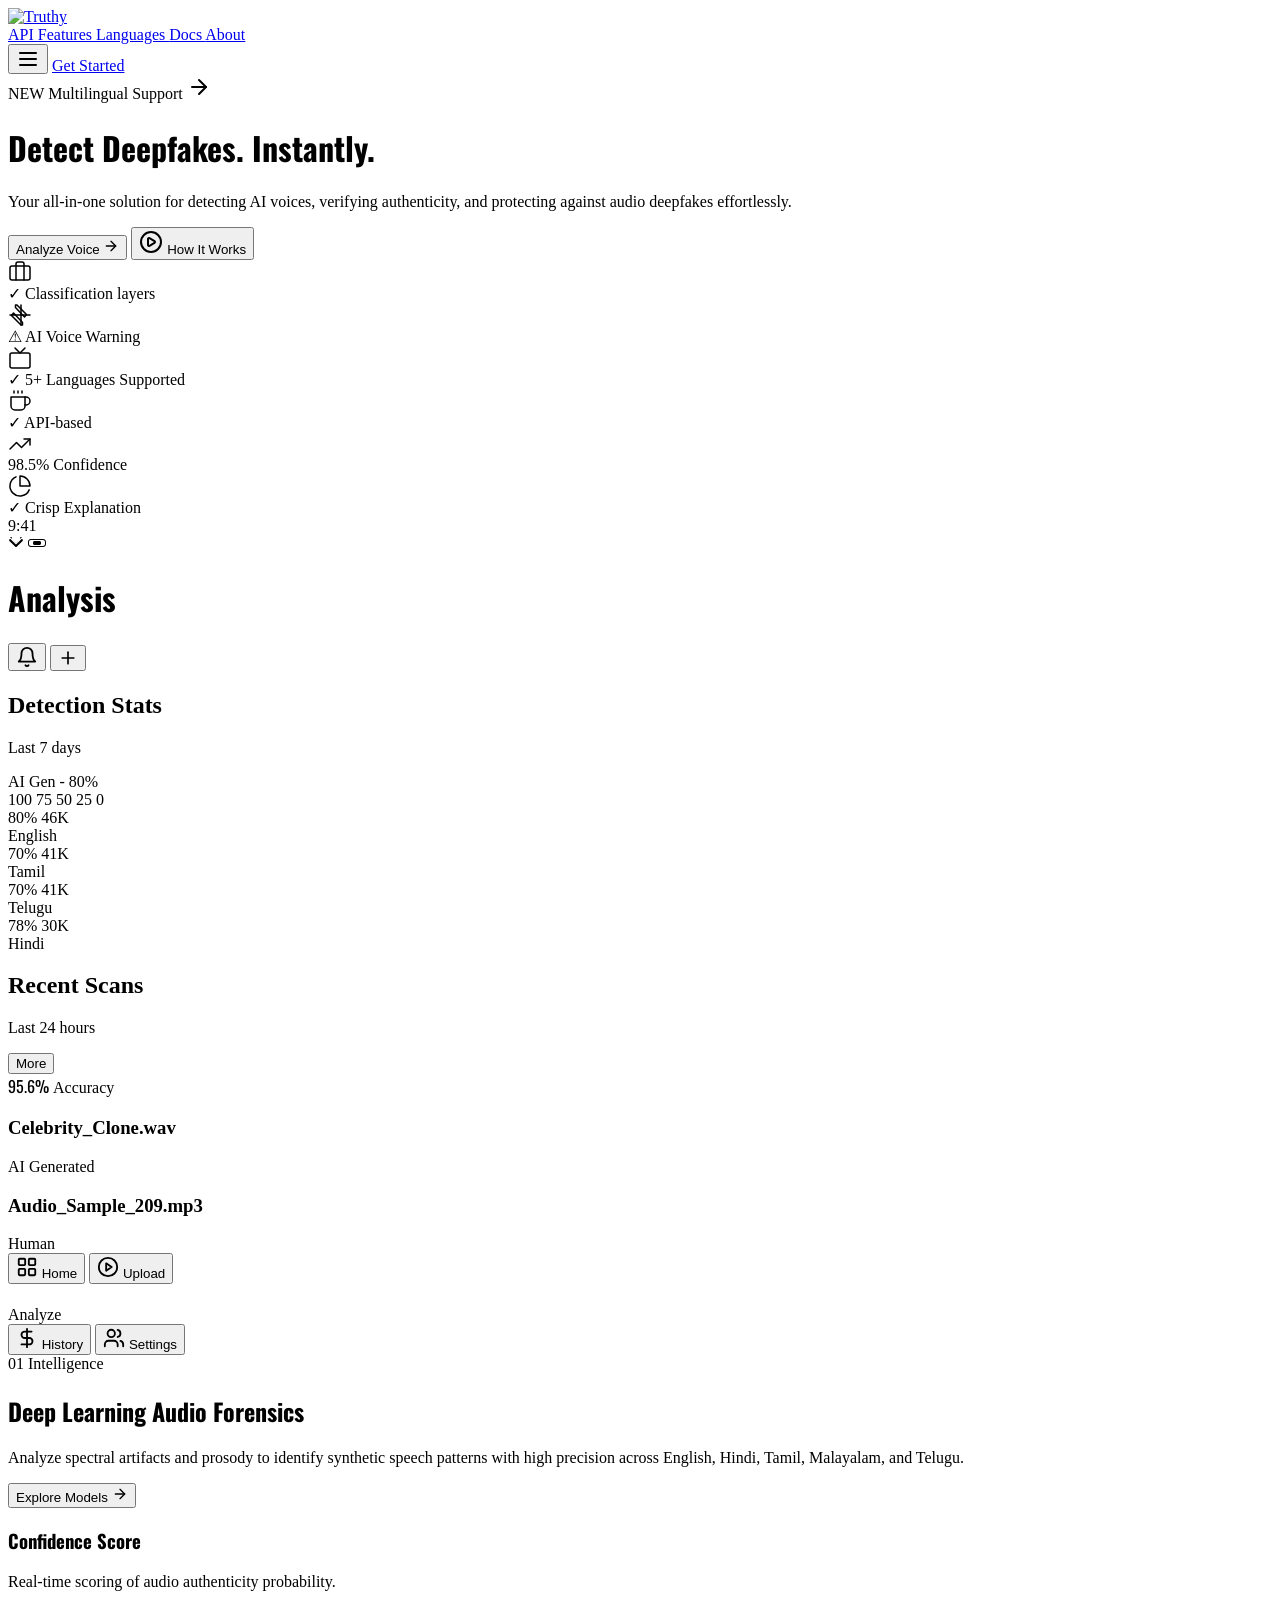
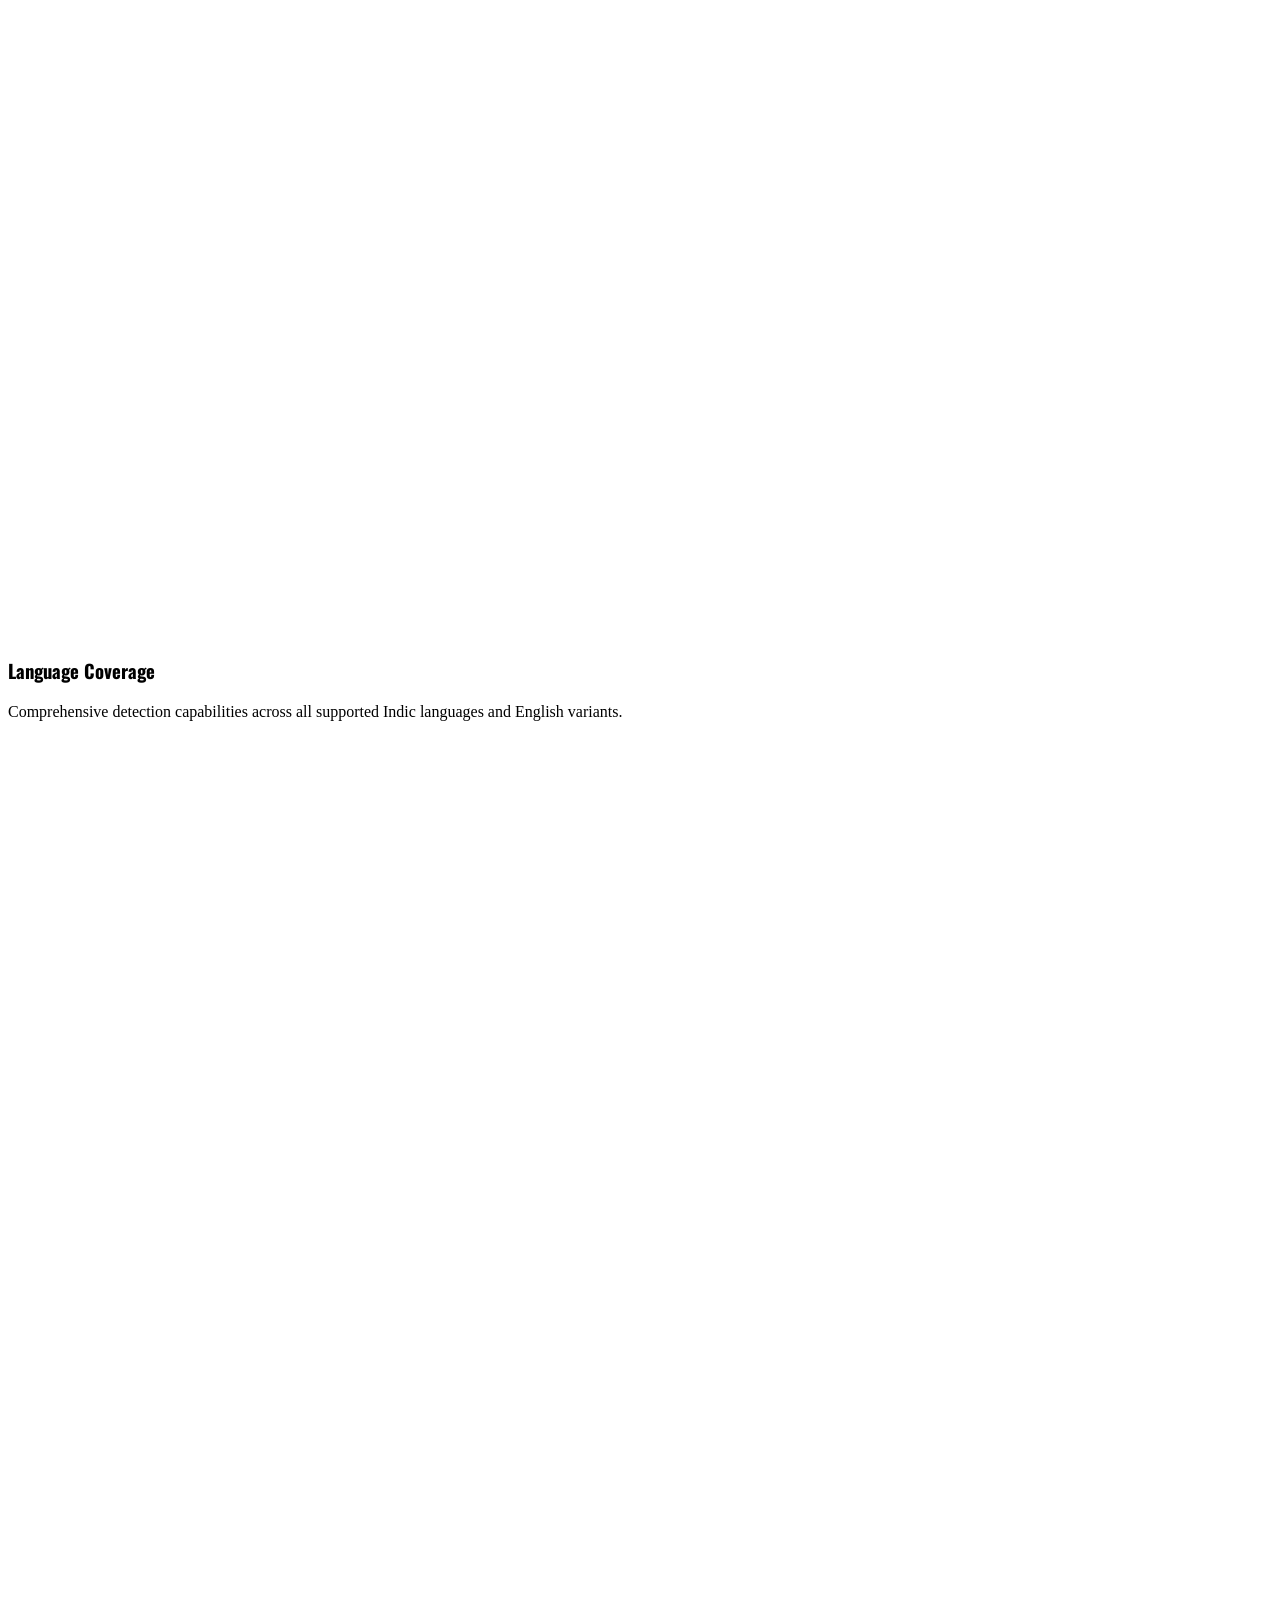
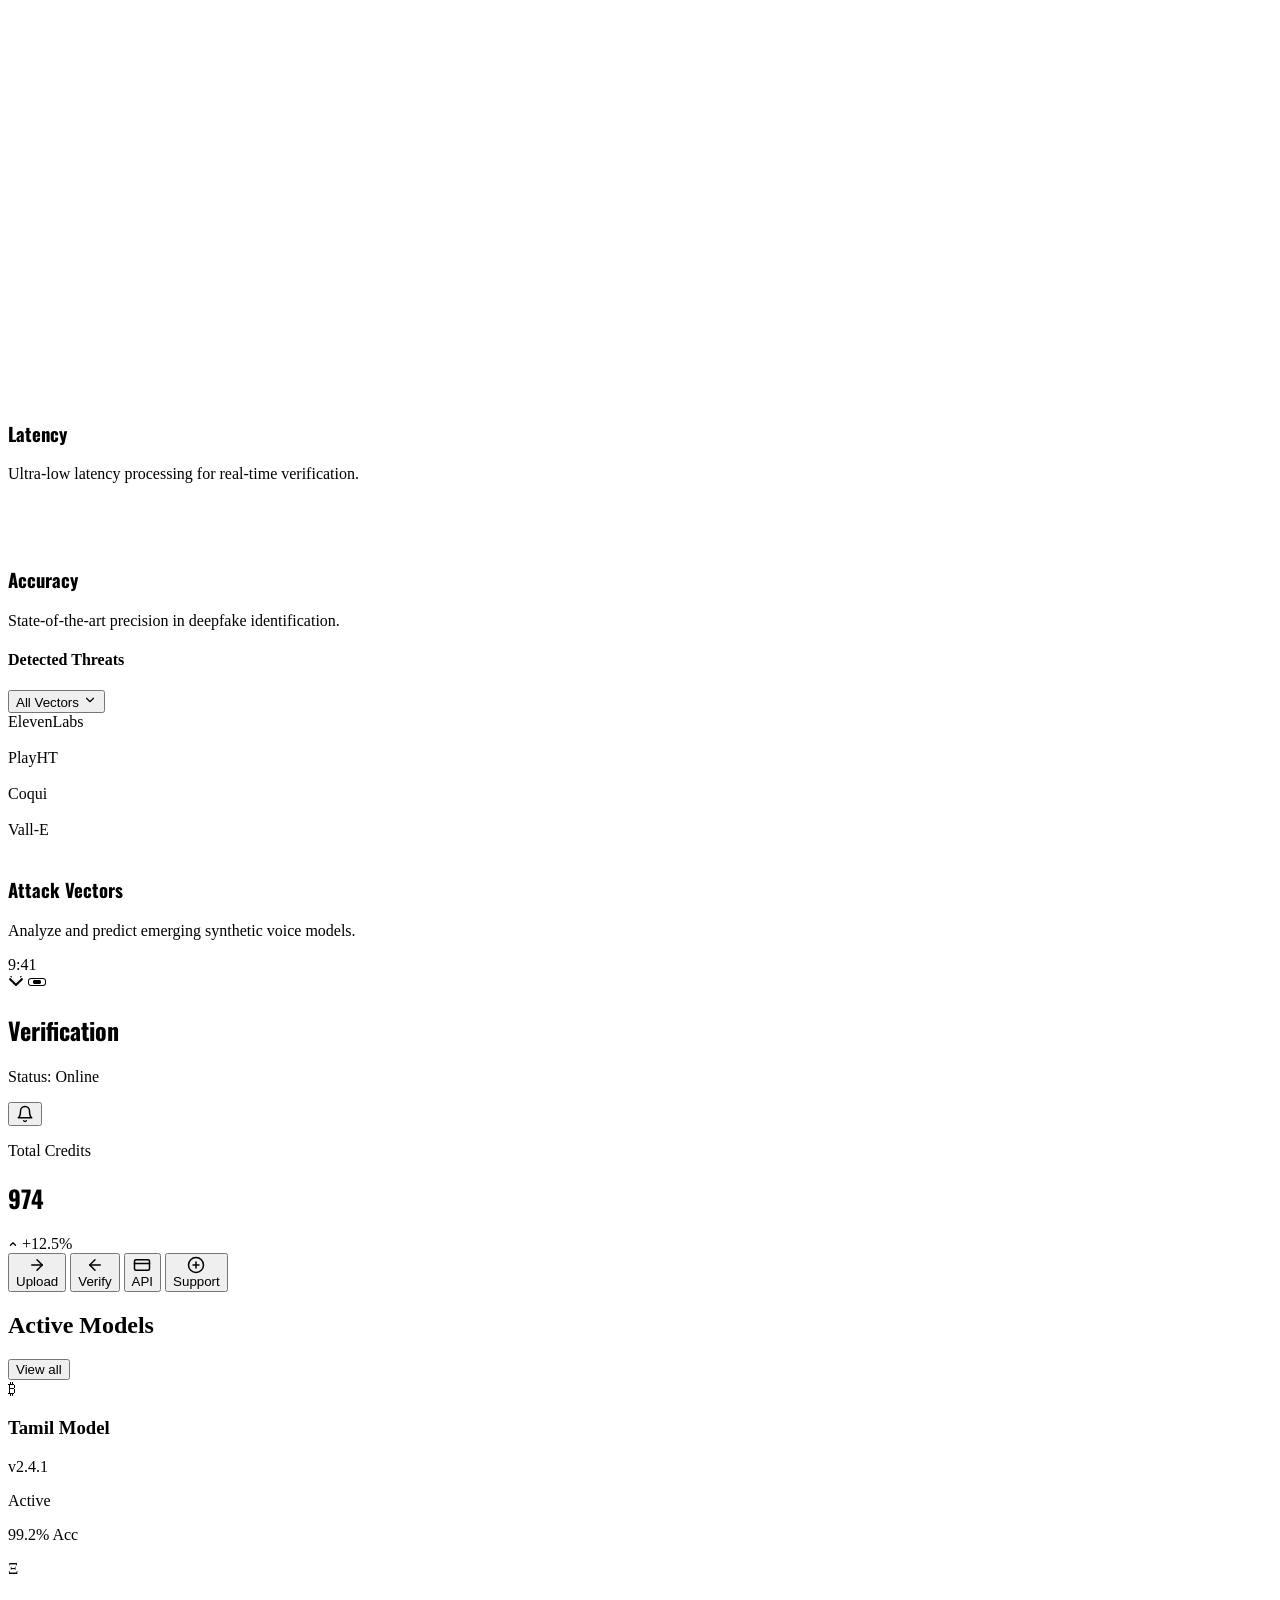
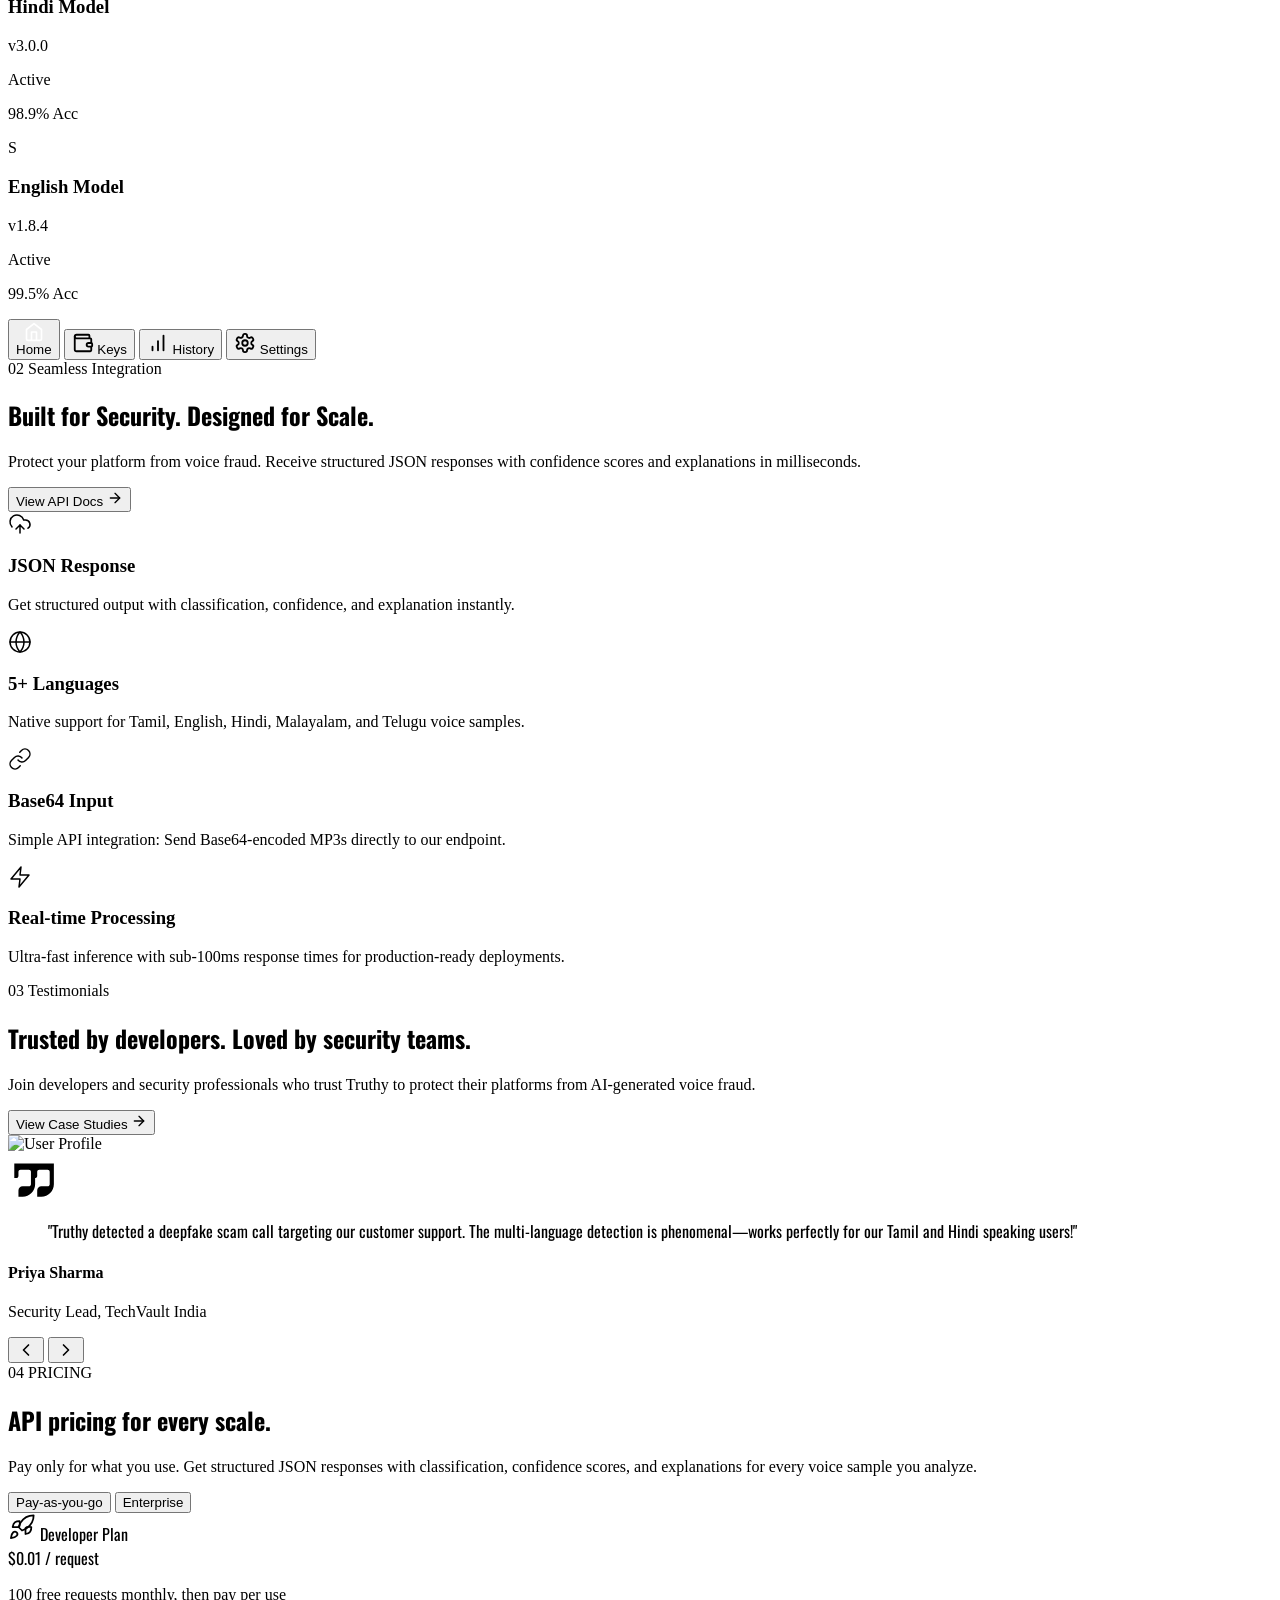
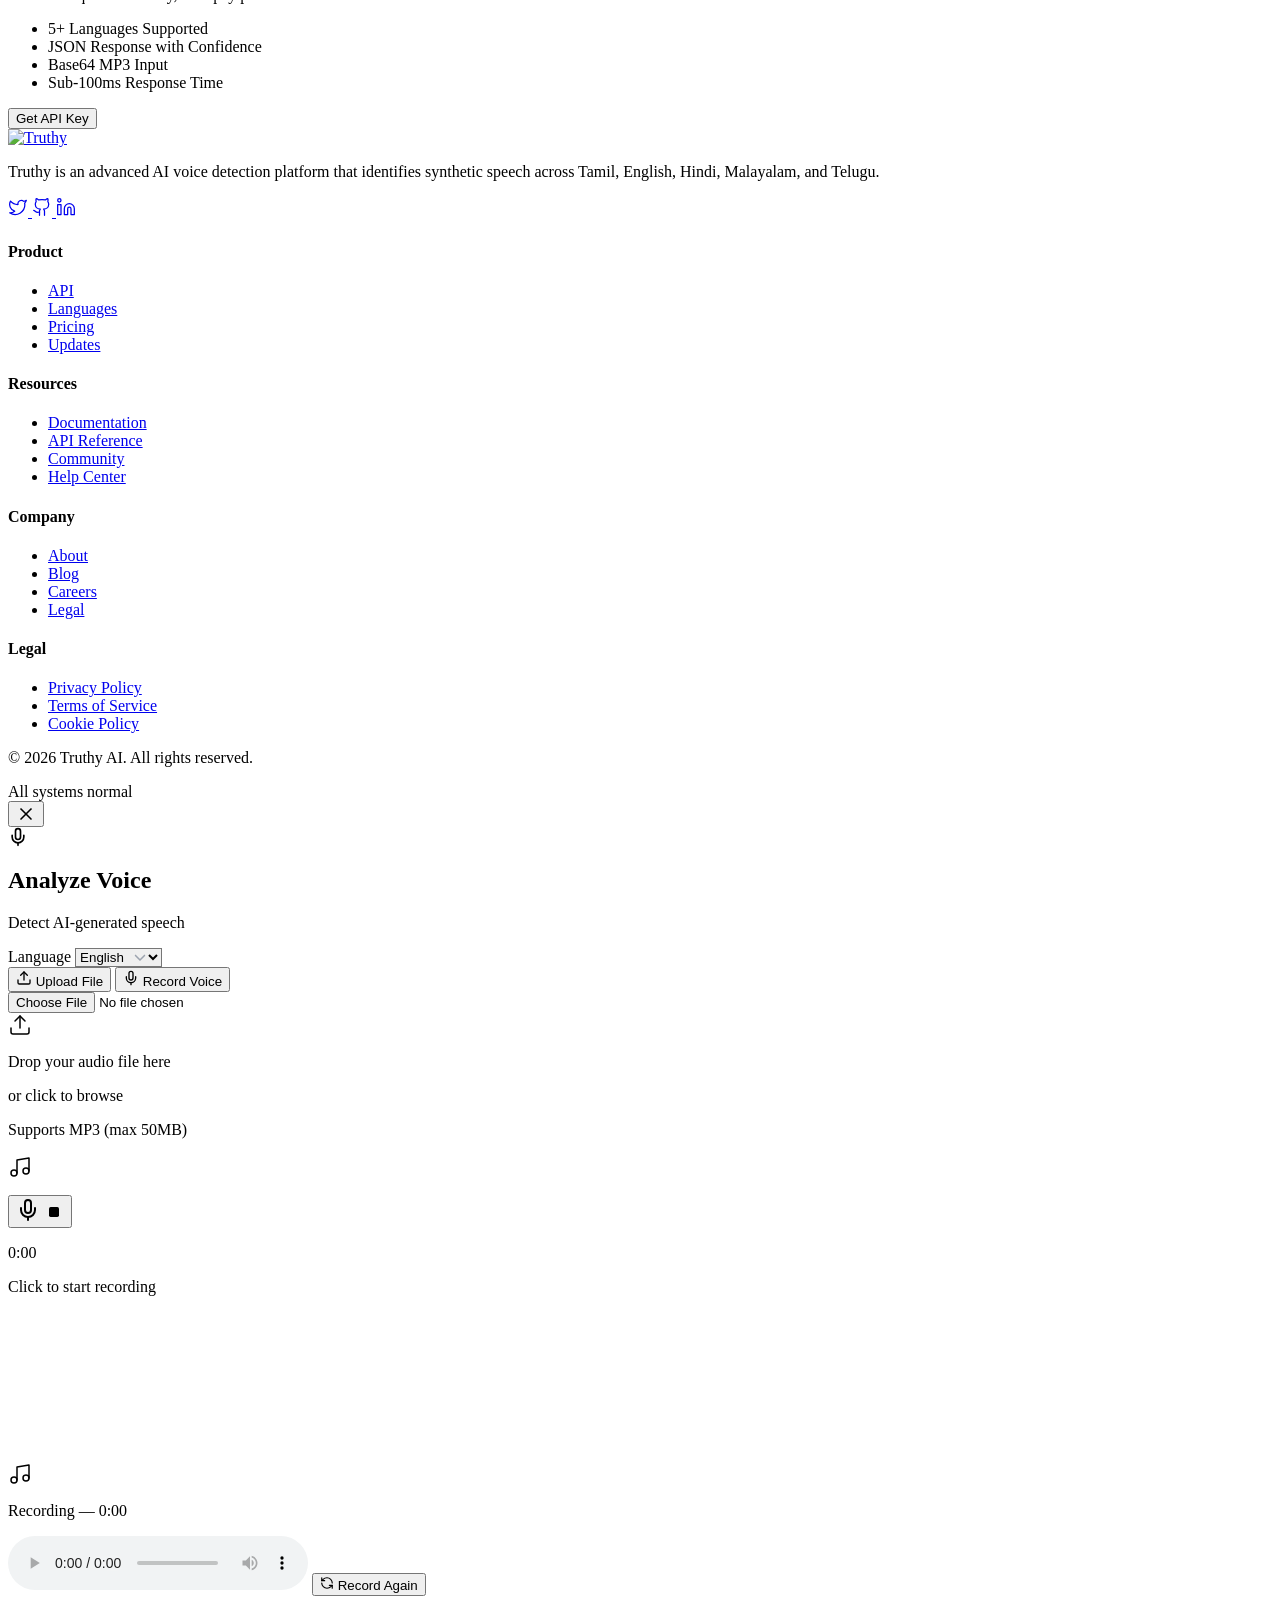
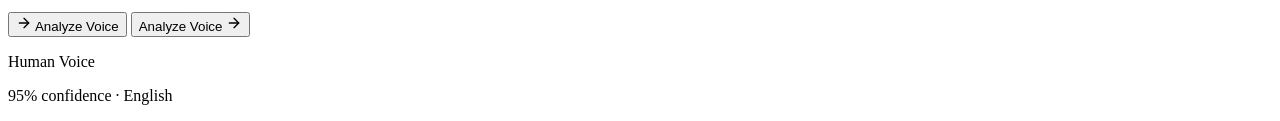
==== commit 00b351f7: "chore: update project dependencies." ====
--- a/static/index.html
+++ b/static/index.html
@@ -2083,42 +2083,128 @@
           </select>
         </div>
 
-        <!-- Drop Zone -->
-        <div id="drop-zone"
-          class="relative border-2 border-dashed border-white/20 hover:border-blue-500/50 rounded-2xl p-8 text-center cursor-pointer transition-all duration-300 [&.drag-over]:border-blue-500 [&.drag-over]:bg-blue-500/5">
-          <input type="file" id="audio-file-input" accept="audio/*,.mp3,.wav,.m4a" class="hidden">
-
-          <!-- Default State -->
-          <div id="drop-zone-text" class="space-y-3">
-            <div class="w-14 h-14 mx-auto rounded-full bg-white/5 flex items-center justify-center">
-              <svg xmlns="http://www.w3.org/2000/svg" width="24" height="24" viewBox="0 0 24 24" fill="none"
-                stroke="currentColor" stroke-width="1.5" stroke-linecap="round" stroke-linejoin="round"
-                class="text-gray-400">
-                <path d="M21 15v4a2 2 0 0 1-2 2H5a2 2 0 0 1-2-2v-4"></path>
-                <polyline points="17 8 12 3 7 8"></polyline>
-                <line x1="12" y1="3" x2="12" y2="15"></line>
-              </svg>
-            </div>
-            <div>
-              <p class="text-gray-300 font-medium">Drop your audio file here</p>
-              <p class="text-sm text-gray-500 mt-1">or click to browse</p>
-            </div>
-            <p class="text-xs text-gray-600">Supports MP3 (max 50MB)</p>
-          </div>
-
-          <!-- File Selected State -->
-          <div id="selected-file-info" class="hidden space-y-2">
-            <div class="w-14 h-14 mx-auto rounded-full bg-green-500/10 flex items-center justify-center">
-              <svg xmlns="http://www.w3.org/2000/svg" width="24" height="24" viewBox="0 0 24 24" fill="none"
-                stroke="currentColor" stroke-width="1.5" stroke-linecap="round" stroke-linejoin="round"
-                class="text-green-400">
-                <path d="M9 18V5l12-2v13"></path>
-                <circle cx="6" cy="18" r="3"></circle>
-                <circle cx="18" cy="16" r="3"></circle>
-              </svg>
-            </div>
-            <p id="selected-file-name" class="text-white font-medium truncate"></p>
-            <p id="selected-file-size" class="text-sm text-gray-500"></p>
+        <!-- Input Mode Tabs -->
+        <div class="flex gap-2 mb-4 bg-white/5 rounded-xl p-1">
+          <button id="tab-upload" class="flex-1 flex items-center justify-center gap-2 py-2.5 px-4 rounded-lg text-sm font-medium transition-all duration-300 bg-white/10 text-white">
+            <svg xmlns="http://www.w3.org/2000/svg" width="16" height="16" viewBox="0 0 24 24" fill="none" stroke="currentColor" stroke-width="2" stroke-linecap="round" stroke-linejoin="round">
+              <path d="M21 15v4a2 2 0 0 1-2 2H5a2 2 0 0 1-2-2v-4"></path>
+              <polyline points="17 8 12 3 7 8"></polyline>
+              <line x1="12" y1="3" x2="12" y2="15"></line>
+            </svg>
+            Upload File
+          </button>
+          <button id="tab-record" class="flex-1 flex items-center justify-center gap-2 py-2.5 px-4 rounded-lg text-sm font-medium transition-all duration-300 text-gray-400 hover:text-white hover:bg-white/5">
+            <svg xmlns="http://www.w3.org/2000/svg" width="16" height="16" viewBox="0 0 24 24" fill="none" stroke="currentColor" stroke-width="2" stroke-linecap="round" stroke-linejoin="round">
+              <path d="M12 2a3 3 0 0 0-3 3v7a3 3 0 0 0 6 0V5a3 3 0 0 0-3-3Z"></path>
+              <path d="M19 10v2a7 7 0 0 1-14 0v-2"></path>
+              <line x1="12" y1="19" x2="12" y2="22"></line>
+            </svg>
+            Record Voice
+          </button>
+        </div>
+
+        <!-- Upload Tab Content -->
+        <div id="upload-tab-content">
+          <!-- Drop Zone -->
+          <div id="drop-zone"
+            class="relative border-2 border-dashed border-white/20 hover:border-blue-500/50 rounded-2xl p-8 text-center cursor-pointer transition-all duration-300 [&.drag-over]:border-blue-500 [&.drag-over]:bg-blue-500/5">
+            <input type="file" id="audio-file-input" accept="audio/*,.mp3,.wav,.m4a" class="hidden">
+
+            <!-- Default State -->
+            <div id="drop-zone-text" class="space-y-3">
+              <div class="w-14 h-14 mx-auto rounded-full bg-white/5 flex items-center justify-center">
+                <svg xmlns="http://www.w3.org/2000/svg" width="24" height="24" viewBox="0 0 24 24" fill="none"
+                  stroke="currentColor" stroke-width="1.5" stroke-linecap="round" stroke-linejoin="round"
+                  class="text-gray-400">
+                  <path d="M21 15v4a2 2 0 0 1-2 2H5a2 2 0 0 1-2-2v-4"></path>
+                  <polyline points="17 8 12 3 7 8"></polyline>
+                  <line x1="12" y1="3" x2="12" y2="15"></line>
+                </svg>
+              </div>
+              <div>
+                <p class="text-gray-300 font-medium">Drop your audio file here</p>
+                <p class="text-sm text-gray-500 mt-1">or click to browse</p>
+              </div>
+              <p class="text-xs text-gray-600">Supports MP3 (max 50MB)</p>
+            </div>
+
+            <!-- File Selected State -->
+            <div id="selected-file-info" class="hidden space-y-2">
+              <div class="w-14 h-14 mx-auto rounded-full bg-green-500/10 flex items-center justify-center">
+                <svg xmlns="http://www.w3.org/2000/svg" width="24" height="24" viewBox="0 0 24 24" fill="none"
+                  stroke="currentColor" stroke-width="1.5" stroke-linecap="round" stroke-linejoin="round"
+                  class="text-green-400">
+                  <path d="M9 18V5l12-2v13"></path>
+                  <circle cx="6" cy="18" r="3"></circle>
+                  <circle cx="18" cy="16" r="3"></circle>
+                </svg>
+              </div>
+              <p id="selected-file-name" class="text-white font-medium truncate"></p>
+              <p id="selected-file-size" class="text-sm text-gray-500"></p>
+            </div>
+          </div>
+        </div>
+
+        <!-- Record Tab Content -->
+        <div id="record-tab-content" class="hidden">
+          <!-- Recording UI -->
+          <div class="border border-white/10 rounded-2xl p-6 text-center">
+
+            <!-- Idle / Recording State -->
+            <div id="record-idle-state">
+              <!-- Mic Button -->
+              <div class="relative flex items-center justify-center mb-4">
+                <!-- Animated rings (shown when recording) -->
+                <div id="record-ring-1" class="hidden absolute w-24 h-24 rounded-full border border-red-500/30 animate-ping"></div>
+                <div id="record-ring-2" class="hidden absolute w-20 h-20 rounded-full border border-red-500/20 animate-ping" style="animation-delay: 0.3s;"></div>
+                <button id="record-mic-btn" class="relative z-10 w-16 h-16 rounded-full bg-white/5 border border-white/20 flex items-center justify-center transition-all duration-300 hover:bg-red-500/20 hover:border-red-500/50 hover:shadow-[0_0_20px_rgba(239,68,68,0.3)]">
+                  <svg id="mic-icon" xmlns="http://www.w3.org/2000/svg" width="24" height="24" viewBox="0 0 24 24" fill="none" stroke="currentColor" stroke-width="2" stroke-linecap="round" stroke-linejoin="round" class="text-gray-300">
+                    <path d="M12 2a3 3 0 0 0-3 3v7a3 3 0 0 0 6 0V5a3 3 0 0 0-3-3Z"></path>
+                    <path d="M19 10v2a7 7 0 0 1-14 0v-2"></path>
+                    <line x1="12" y1="19" x2="12" y2="22"></line>
+                  </svg>
+                  <svg id="stop-icon" xmlns="http://www.w3.org/2000/svg" width="20" height="20" viewBox="0 0 24 24" fill="currentColor" class="text-red-400 hidden">
+                    <rect x="6" y="6" width="12" height="12" rx="2"></rect>
+                  </svg>
+                </button>
+              </div>
+
+              <!-- Timer -->
+              <p id="record-timer" class="text-2xl font-mono text-white/70 mb-1">0:00</p>
+              <p id="record-status" class="text-sm text-gray-500">Click to start recording</p>
+
+              <!-- Waveform Canvas -->
+              <div id="waveform-container" class="hidden mt-4">
+                <canvas id="waveform-canvas" class="w-full h-16 rounded-lg"></canvas>
+              </div>
+            </div>
+
+            <!-- Recorded / Playback State -->
+            <div id="record-playback-state" class="hidden space-y-4">
+              <div class="w-14 h-14 mx-auto rounded-full bg-green-500/10 flex items-center justify-center">
+                <svg xmlns="http://www.w3.org/2000/svg" width="24" height="24" viewBox="0 0 24 24" fill="none" stroke="currentColor" stroke-width="1.5" stroke-linecap="round" stroke-linejoin="round" class="text-green-400">
+                  <path d="M9 18V5l12-2v13"></path>
+                  <circle cx="6" cy="18" r="3"></circle>
+                  <circle cx="18" cy="16" r="3"></circle>
+                </svg>
+              </div>
+              <p id="recording-duration" class="text-white font-medium">Recording — 0:00</p>
+
+              <!-- Audio Playback -->
+              <audio id="recording-playback" controls class="w-full [&::-webkit-media-controls-panel]:bg-[#1A1A1E] rounded-lg"></audio>
+
+              <!-- Re-record Button -->
+              <button id="re-record-btn" class="text-sm text-gray-400 hover:text-white transition-colors flex items-center justify-center gap-1.5 mx-auto">
+                <svg xmlns="http://www.w3.org/2000/svg" width="14" height="14" viewBox="0 0 24 24" fill="none" stroke="currentColor" stroke-width="2" stroke-linecap="round" stroke-linejoin="round">
+                  <path d="M21 12a9 9 0 0 0-9-9 9.75 9.75 0 0 0-6.74 2.74L3 8"></path>
+                  <path d="M3 3v5h5"></path>
+                  <path d="M3 12a9 9 0 0 0 9 9 9.75 9.75 0 0 0 6.74-2.74L21 16"></path>
+                  <path d="M21 21v-5h-5"></path>
+                </svg>
+                Record Again
+              </button>
+            </div>
+
           </div>
         </div>
 
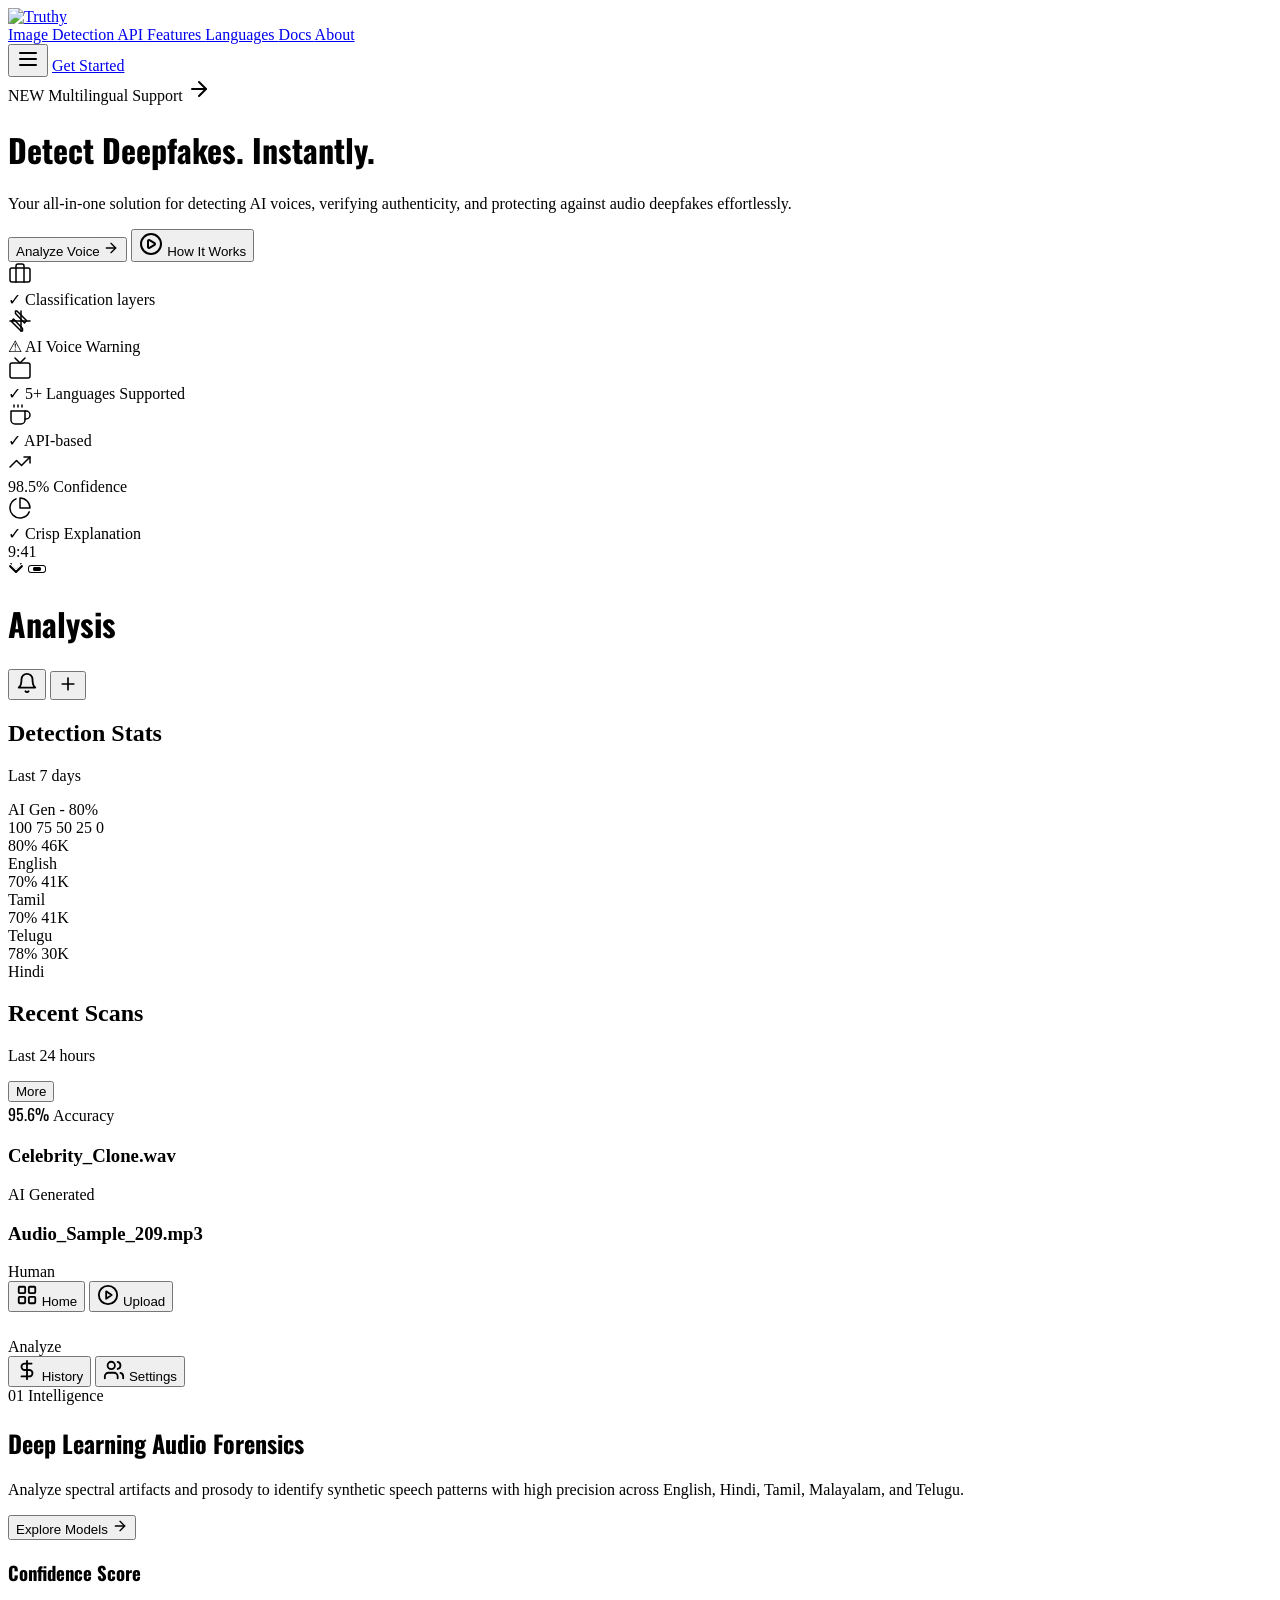
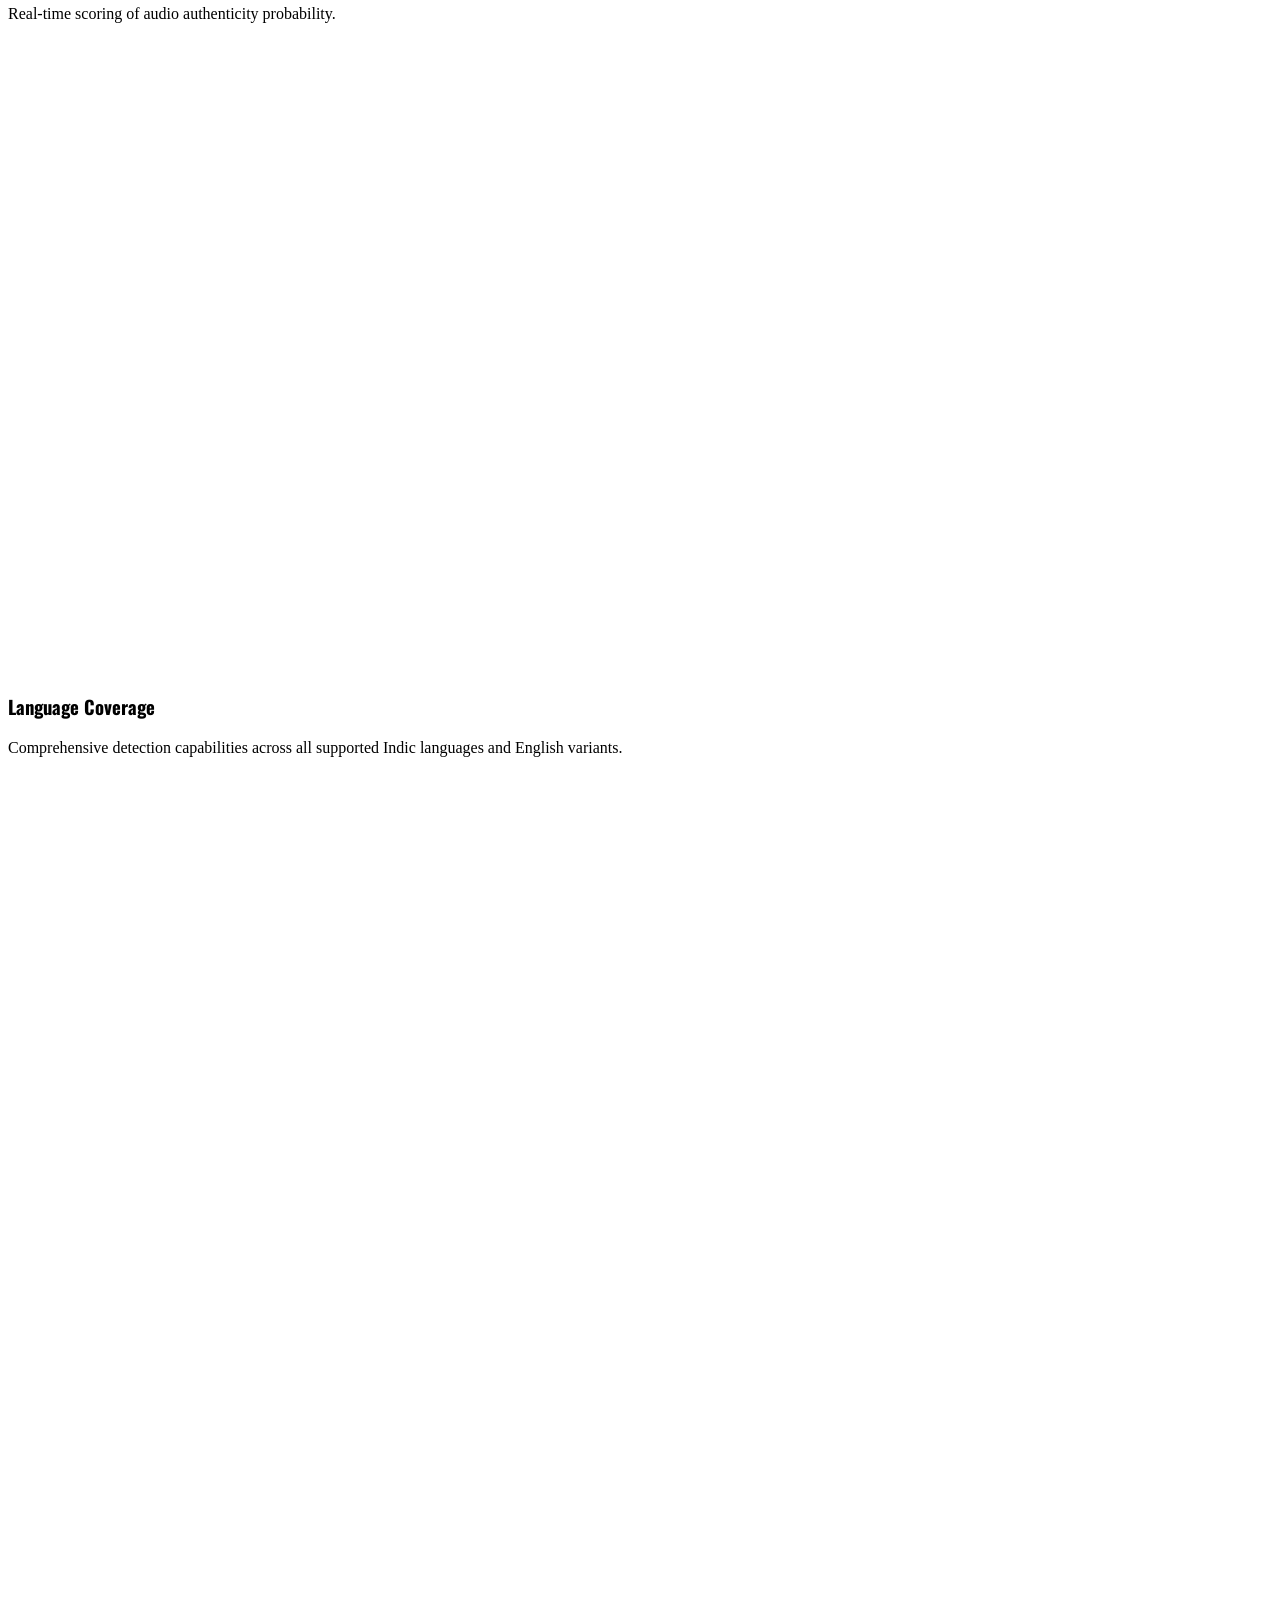
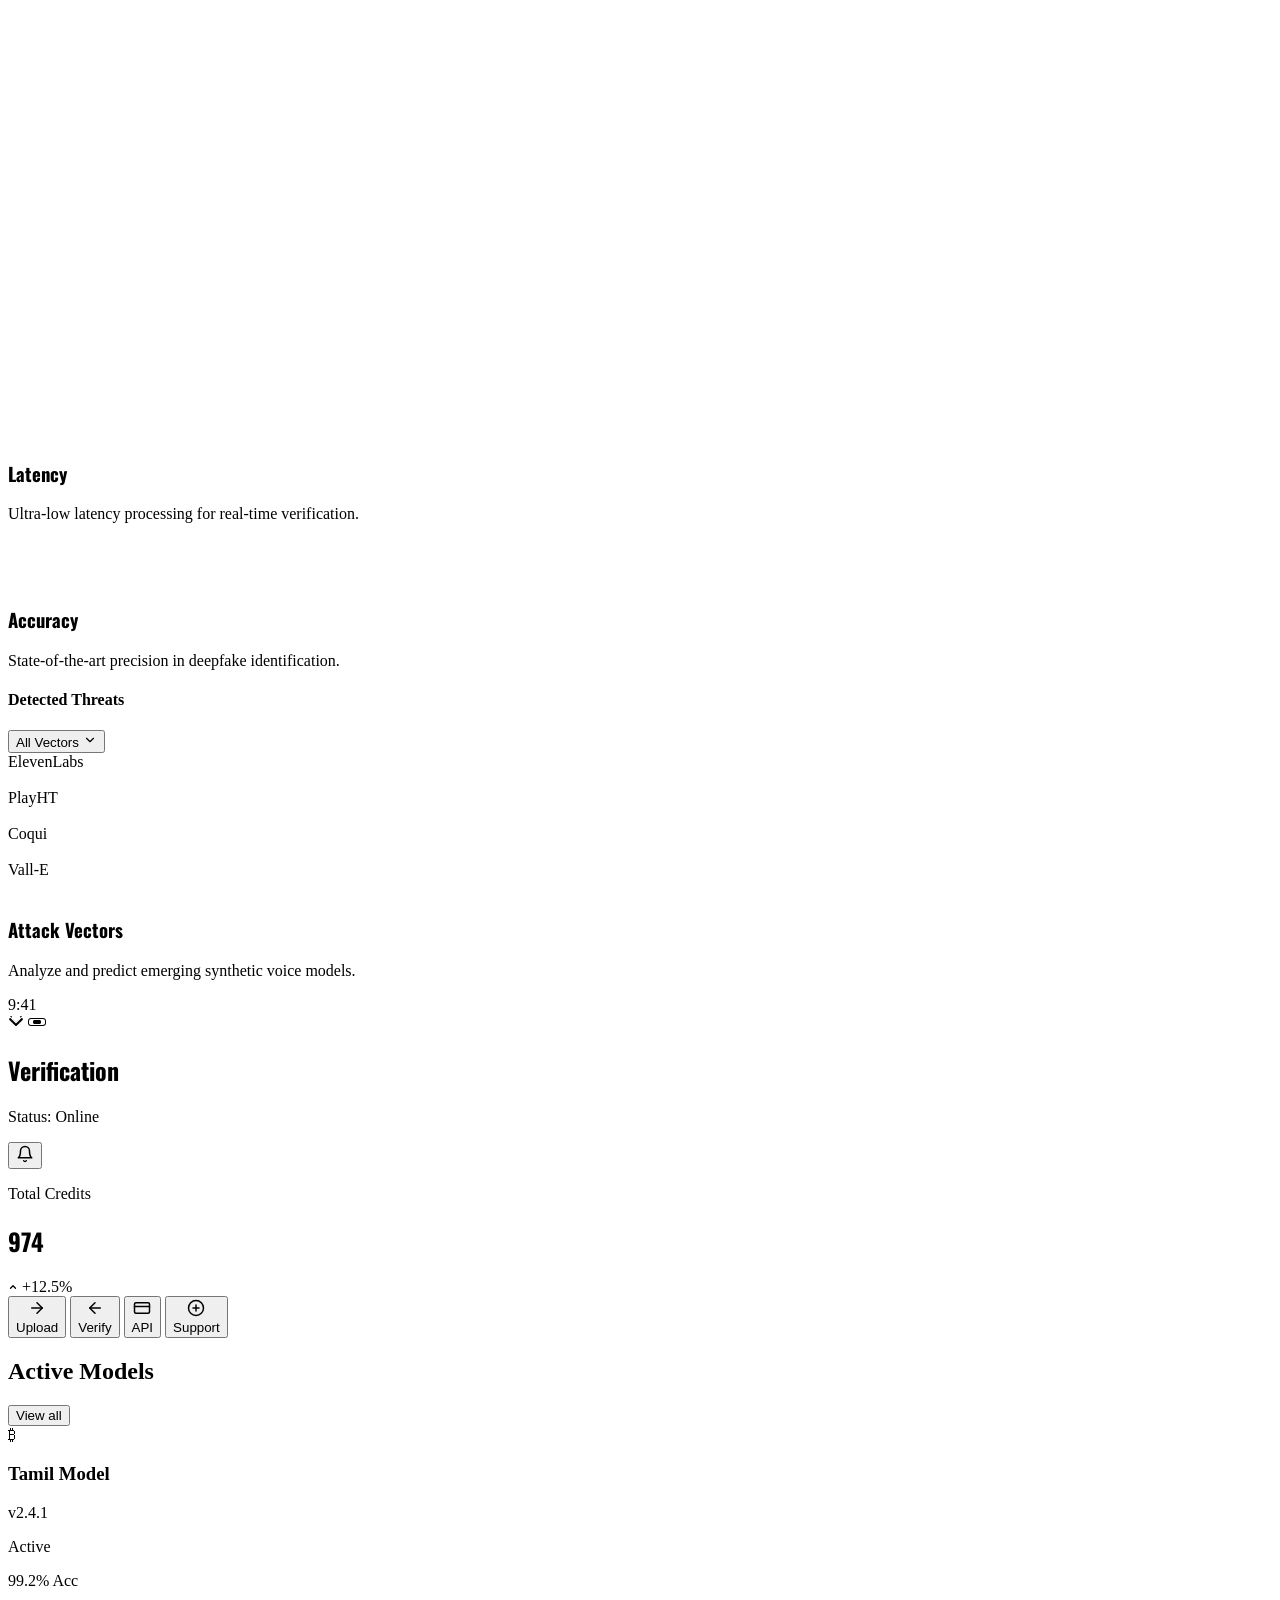
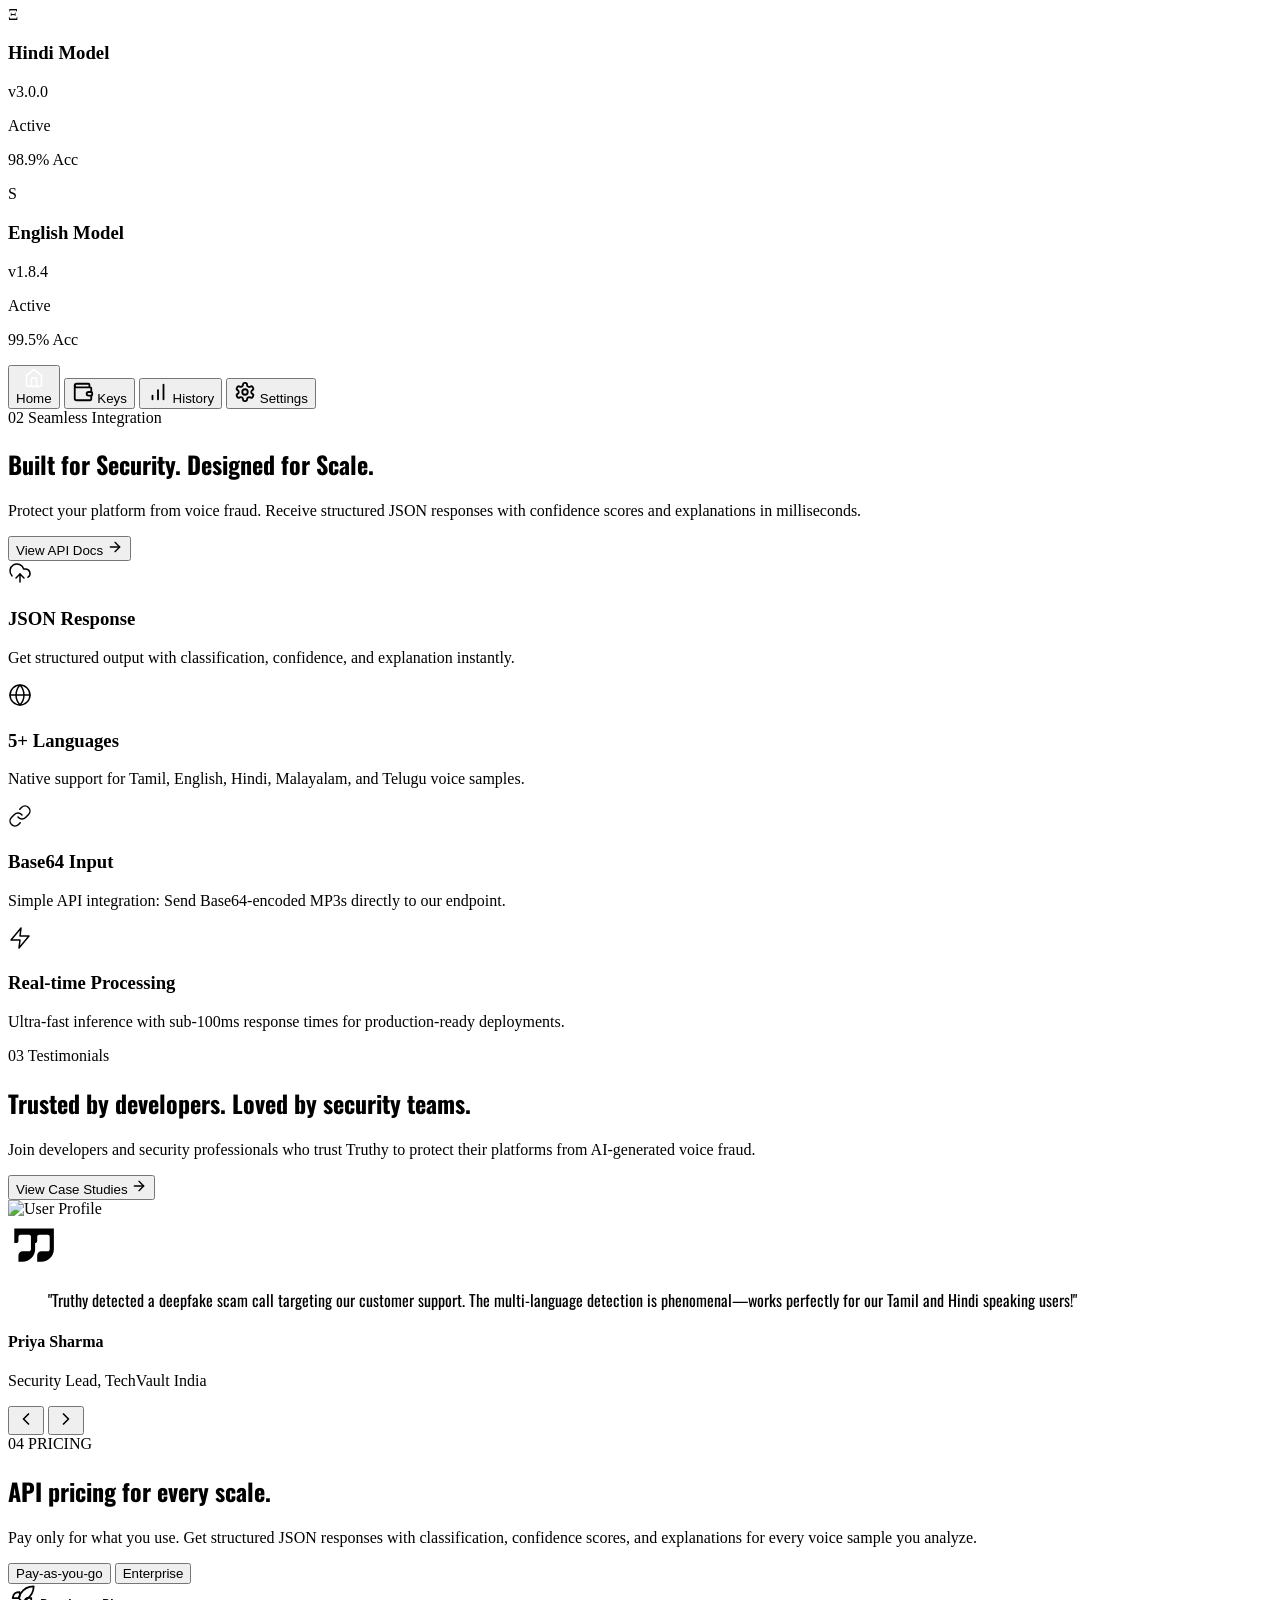
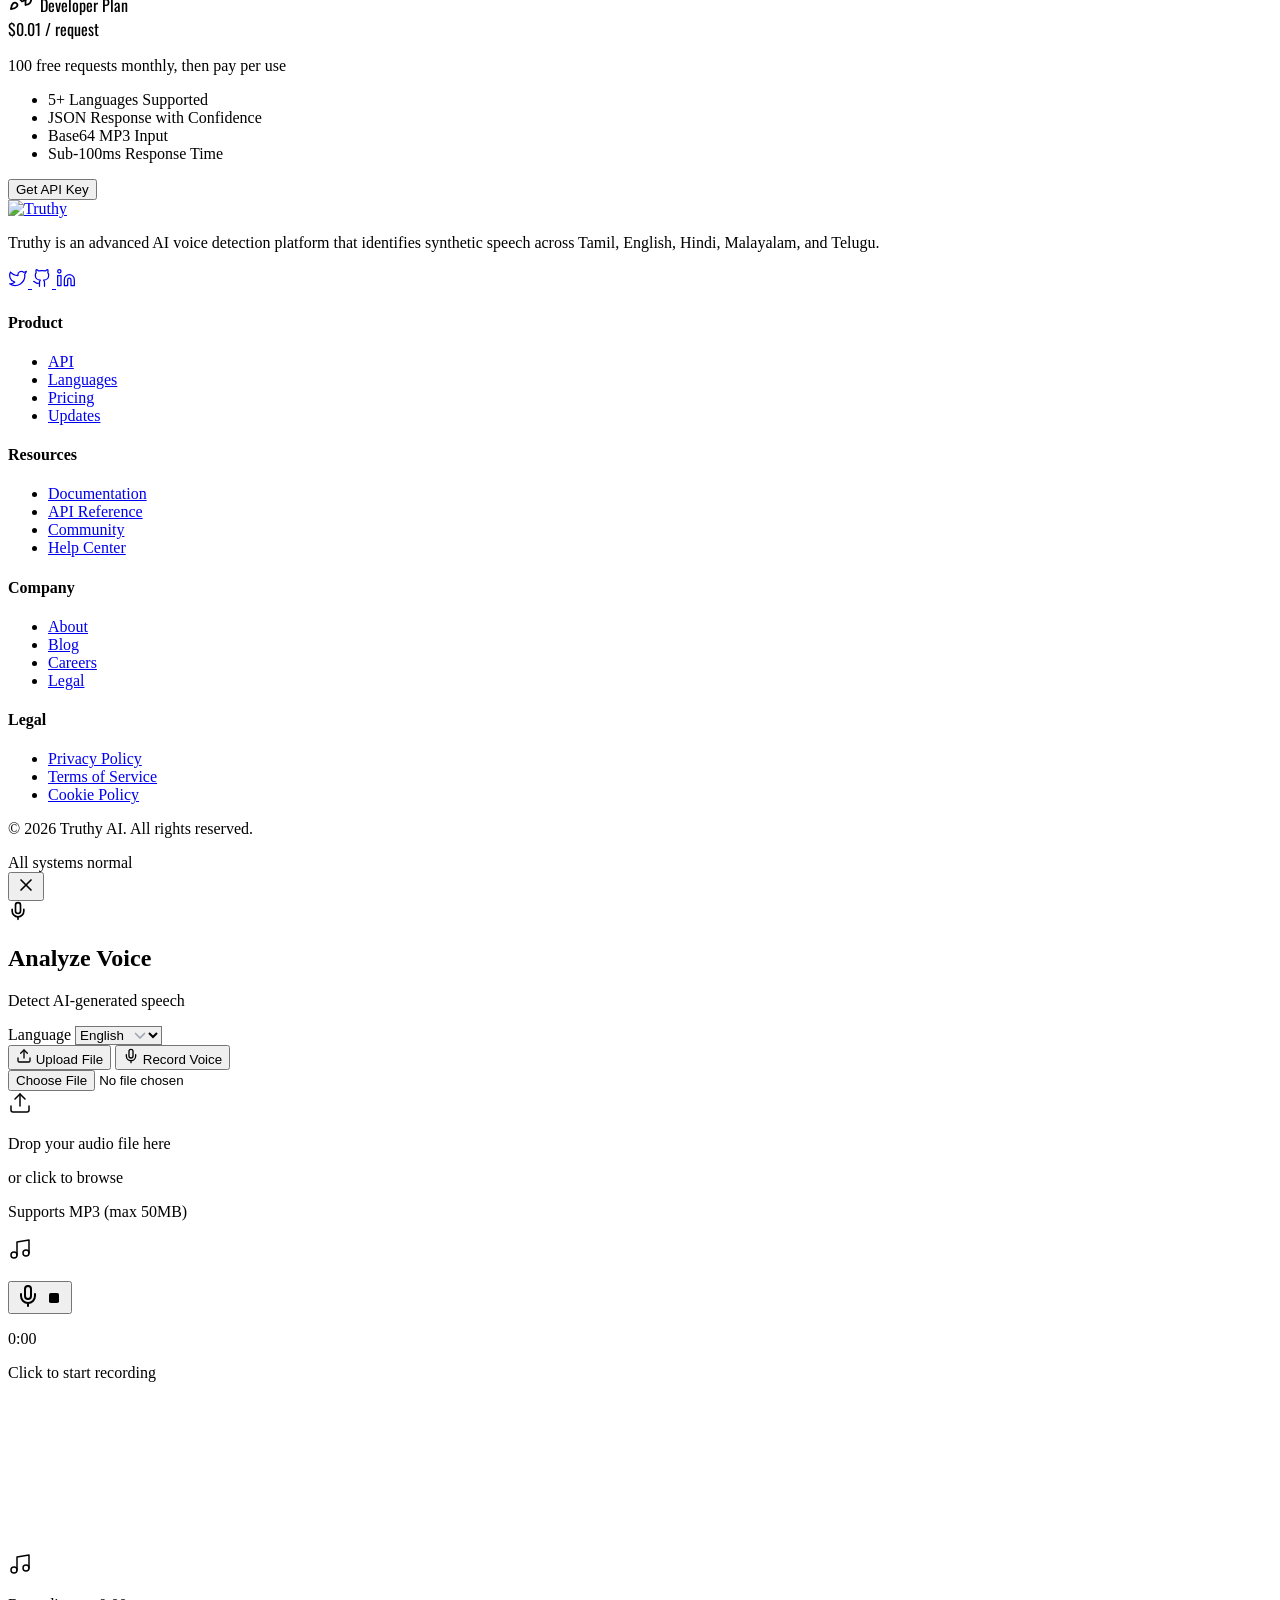
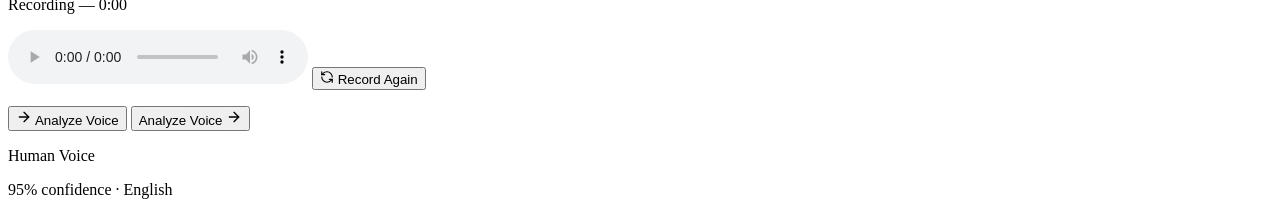
==== commit d3741fab: "feat: Add a comprehensive image detection system including core analysis components, detection model" ====
--- a/static/index.html
+++ b/static/index.html
@@ -1,3 +1,4 @@
+<!DOCTYPE html>
 <html lang="en" class="dark">
 
 <head>
@@ -62,6 +63,10 @@
 
       <!-- Centered Links -->
       <div class="hidden md:flex items-center gap-8 absolute left-1/2 -translate-x-1/2">
+        <a href="/image"
+          class="text-[14px] font-medium text-white hover:text-gray-300 transition-colors font-sans tracking-wide">
+          Image Detection
+        </a>
         <a href="#api"
           class="text-[14px] font-medium text-white hover:text-gray-300 transition-colors font-sans tracking-wide">
           API
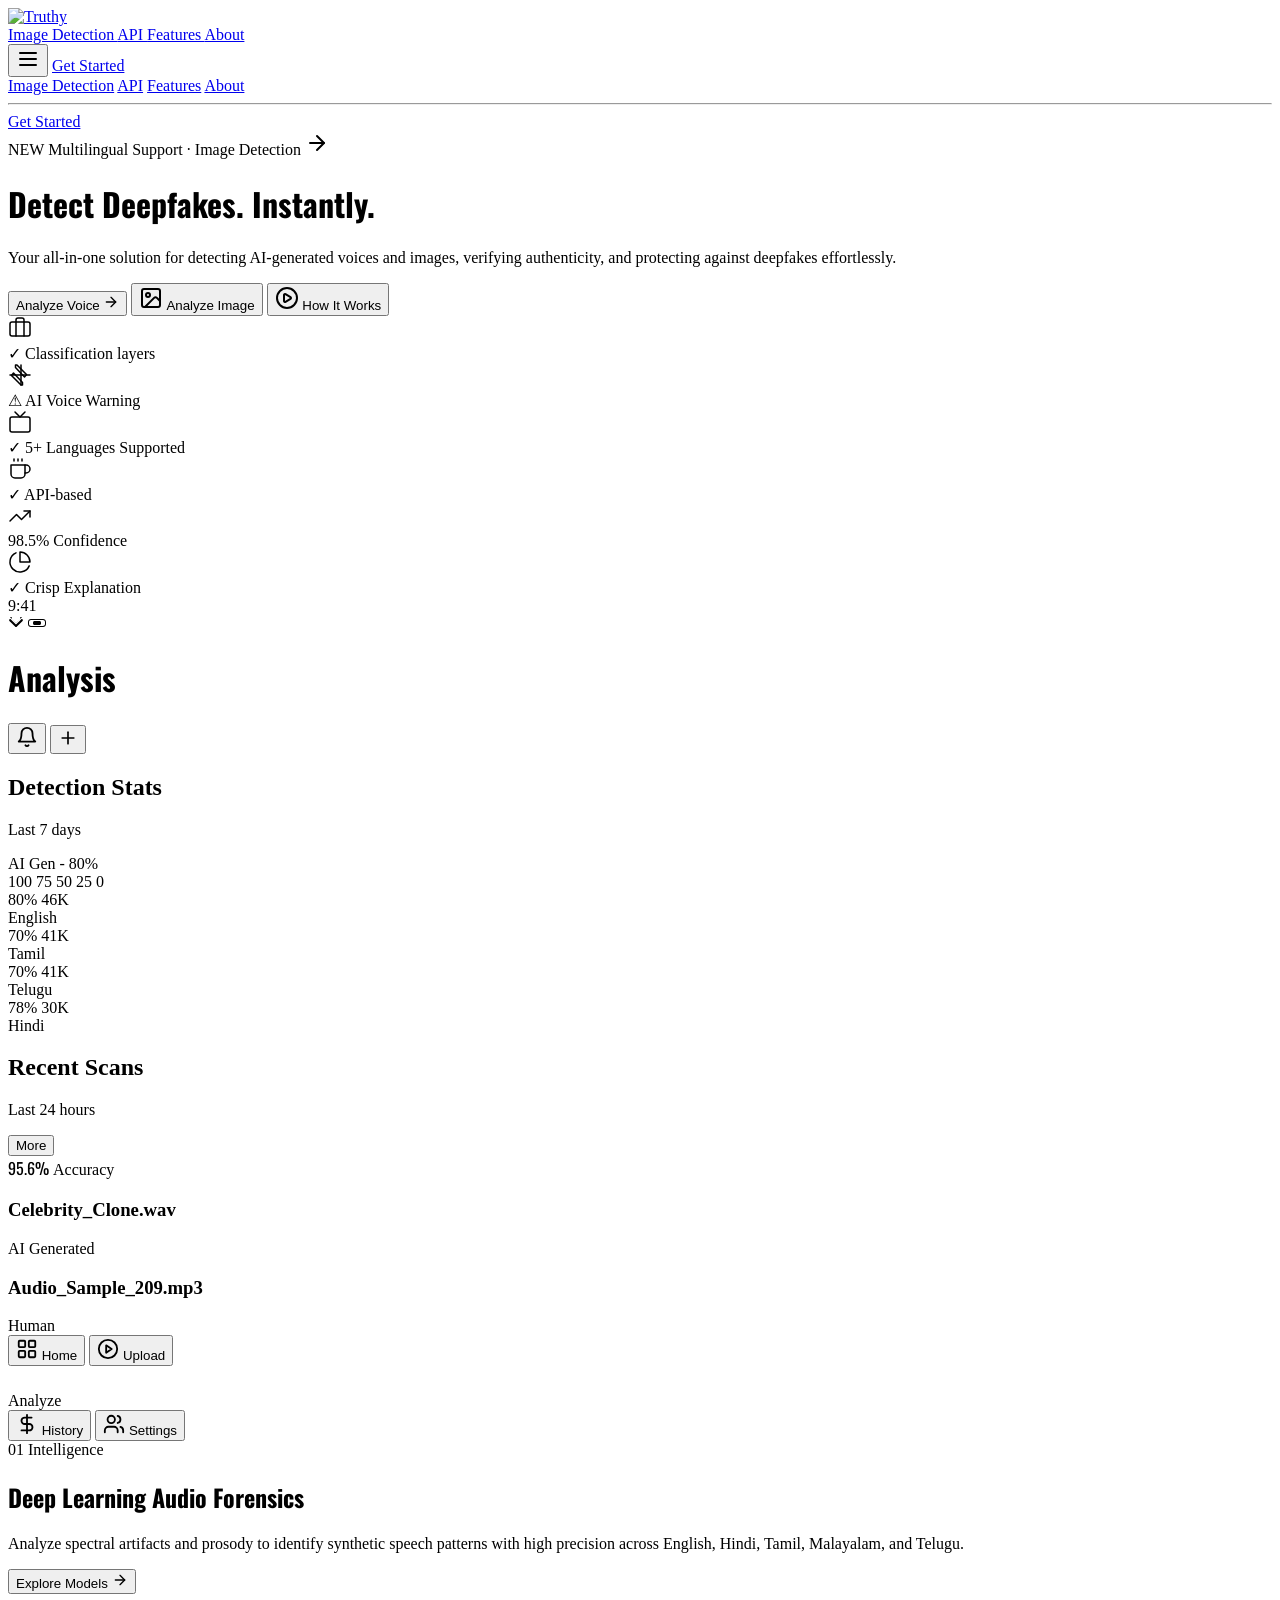
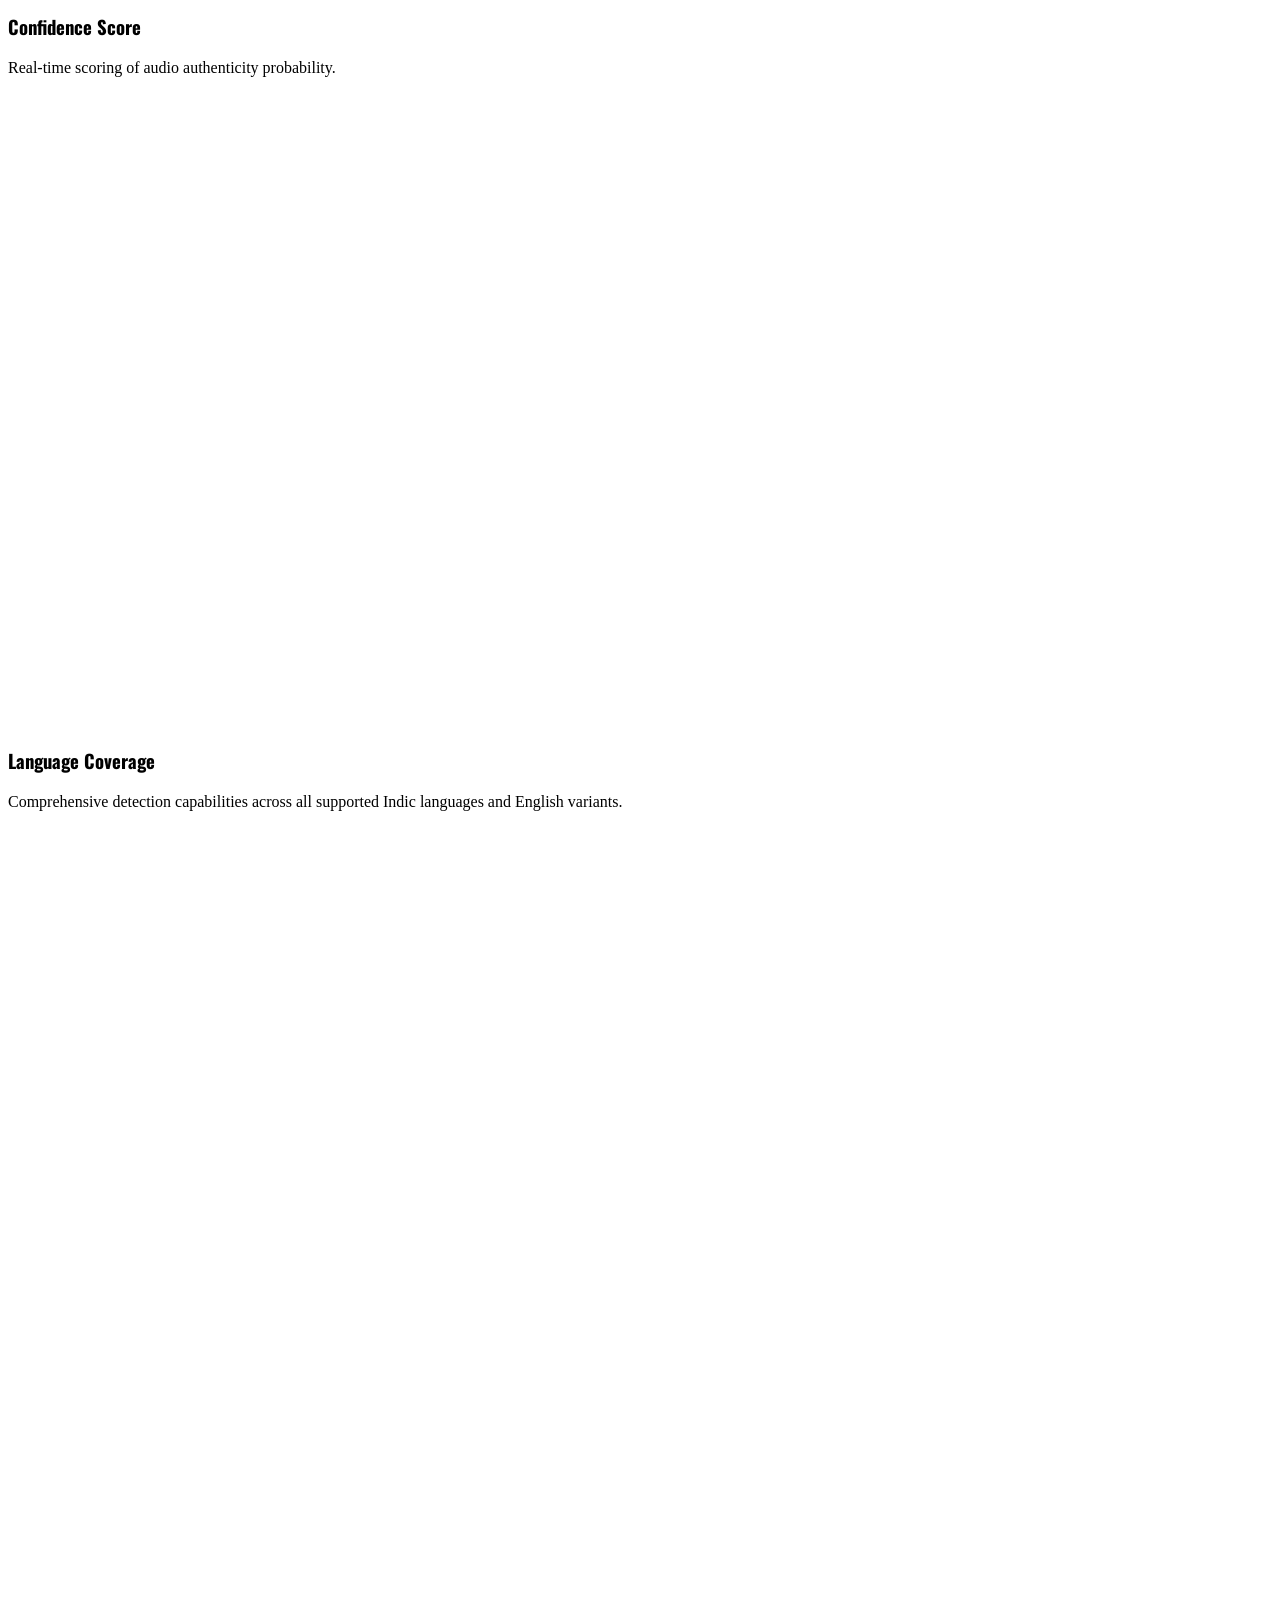
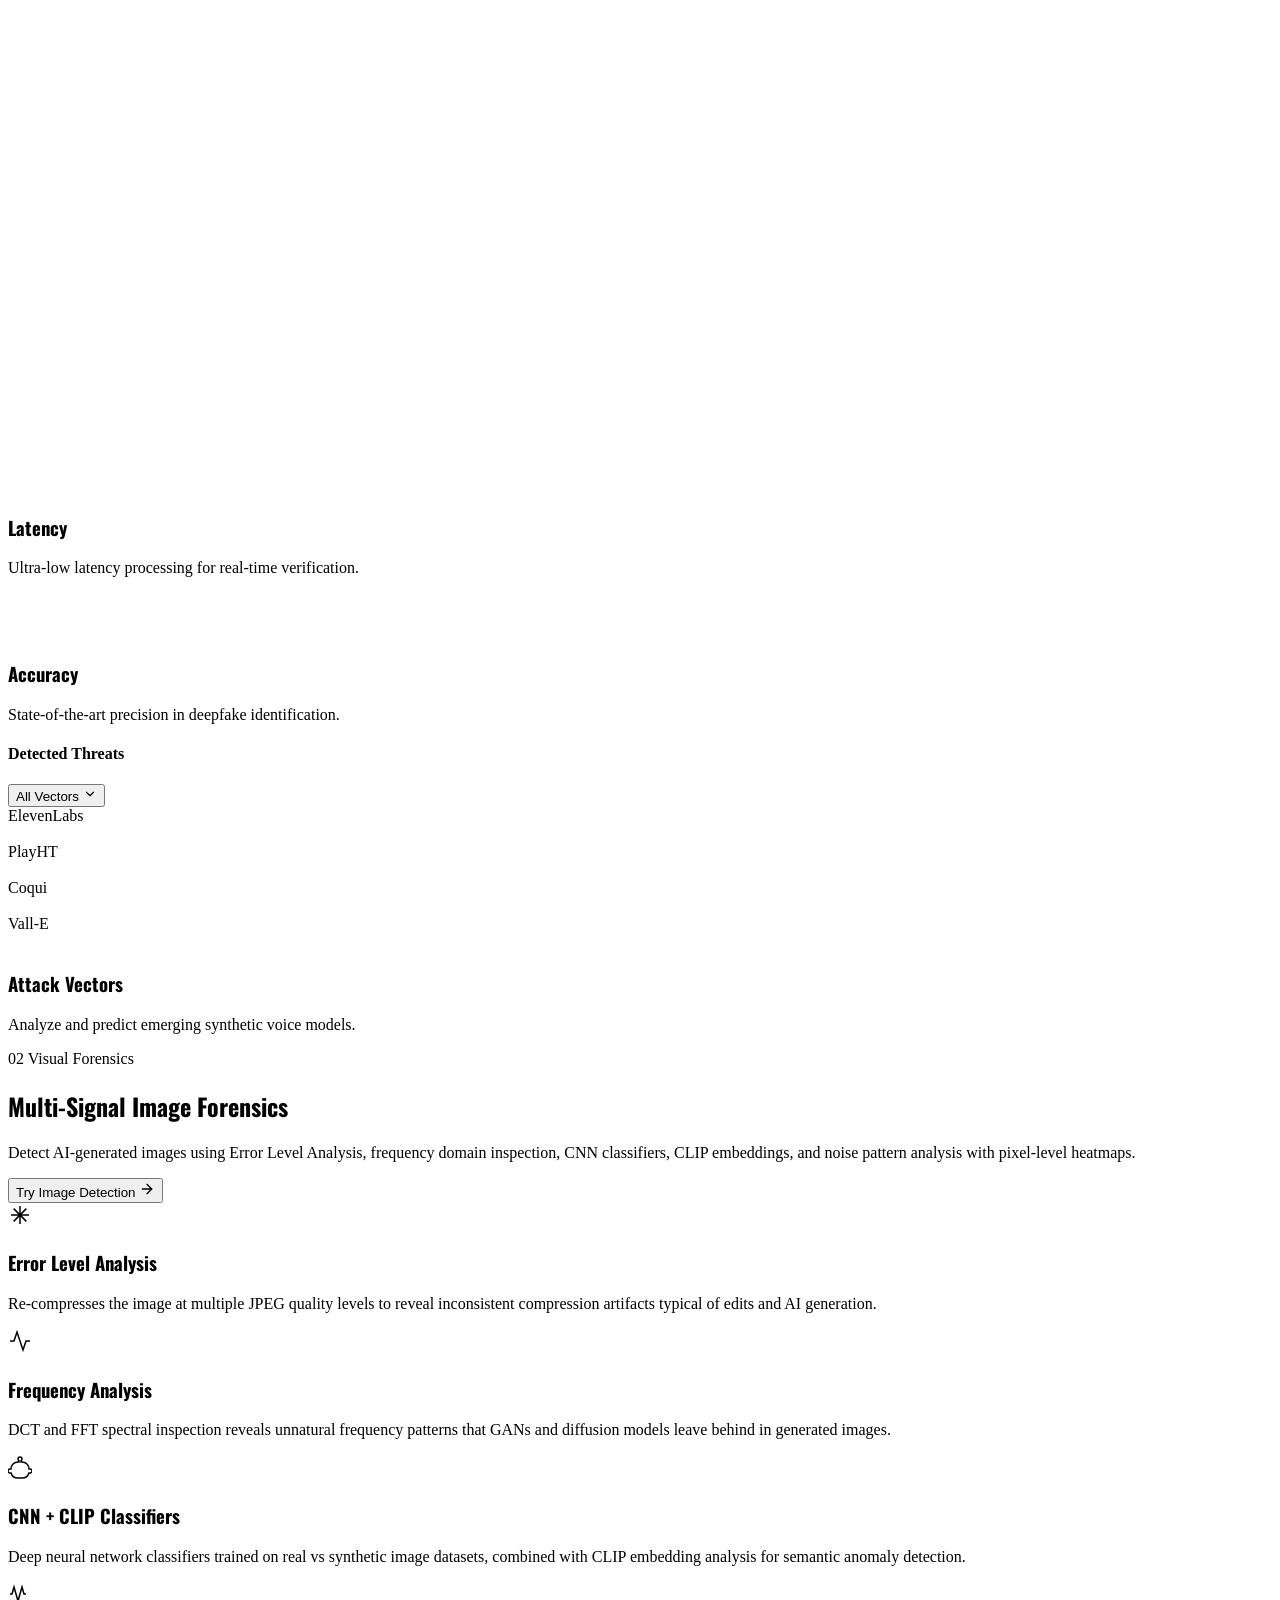
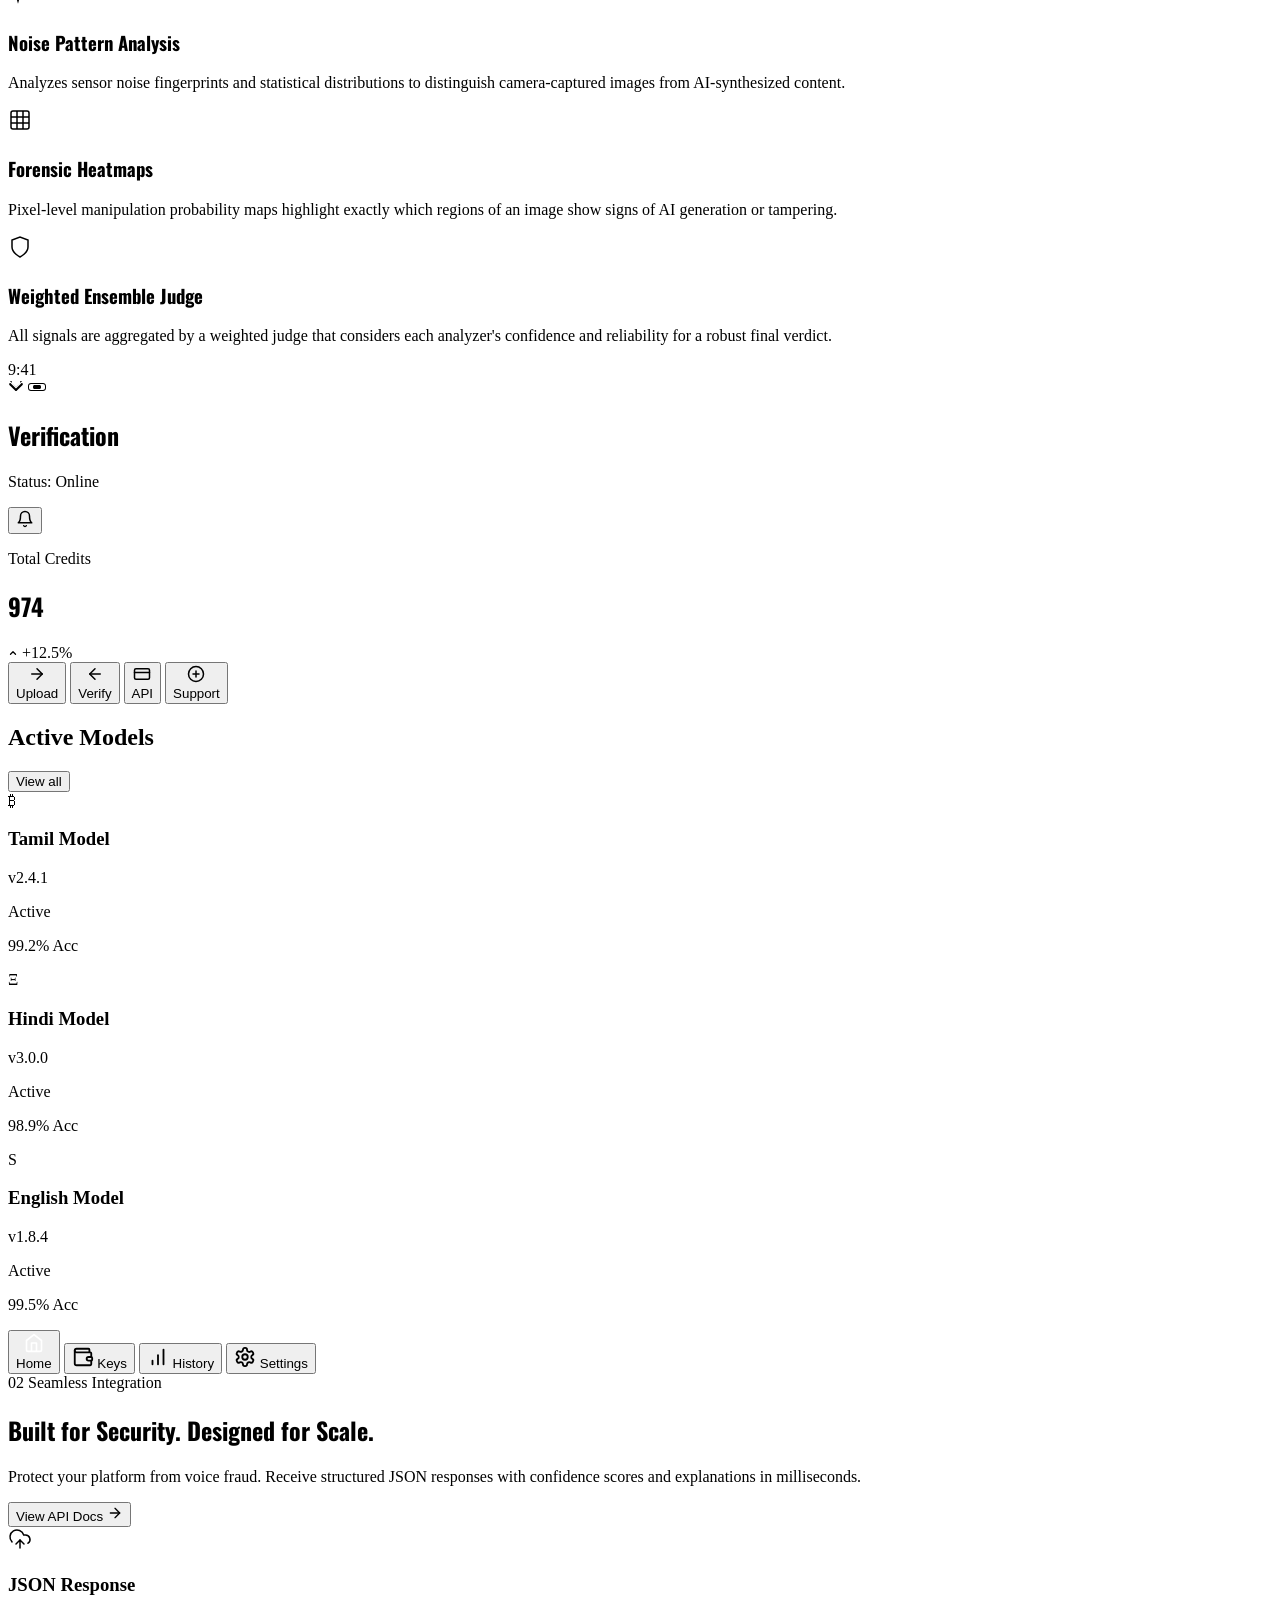
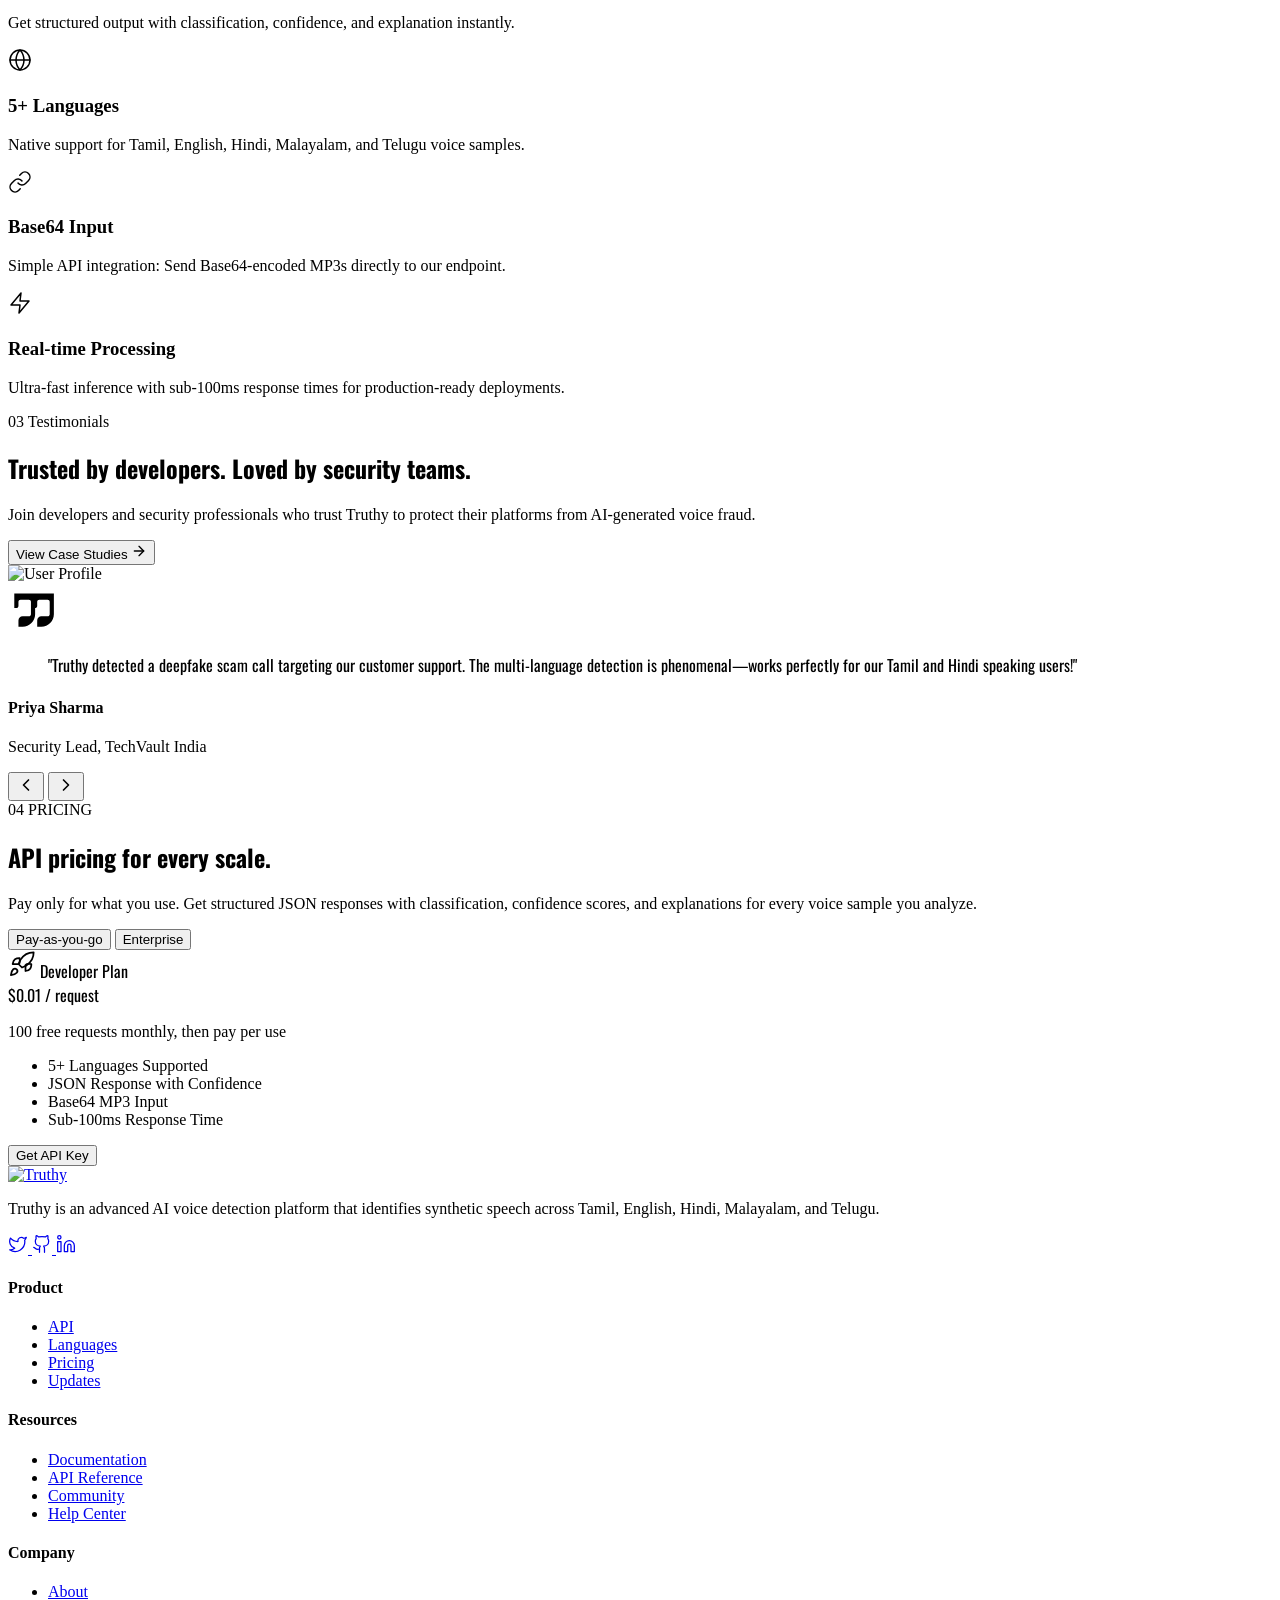
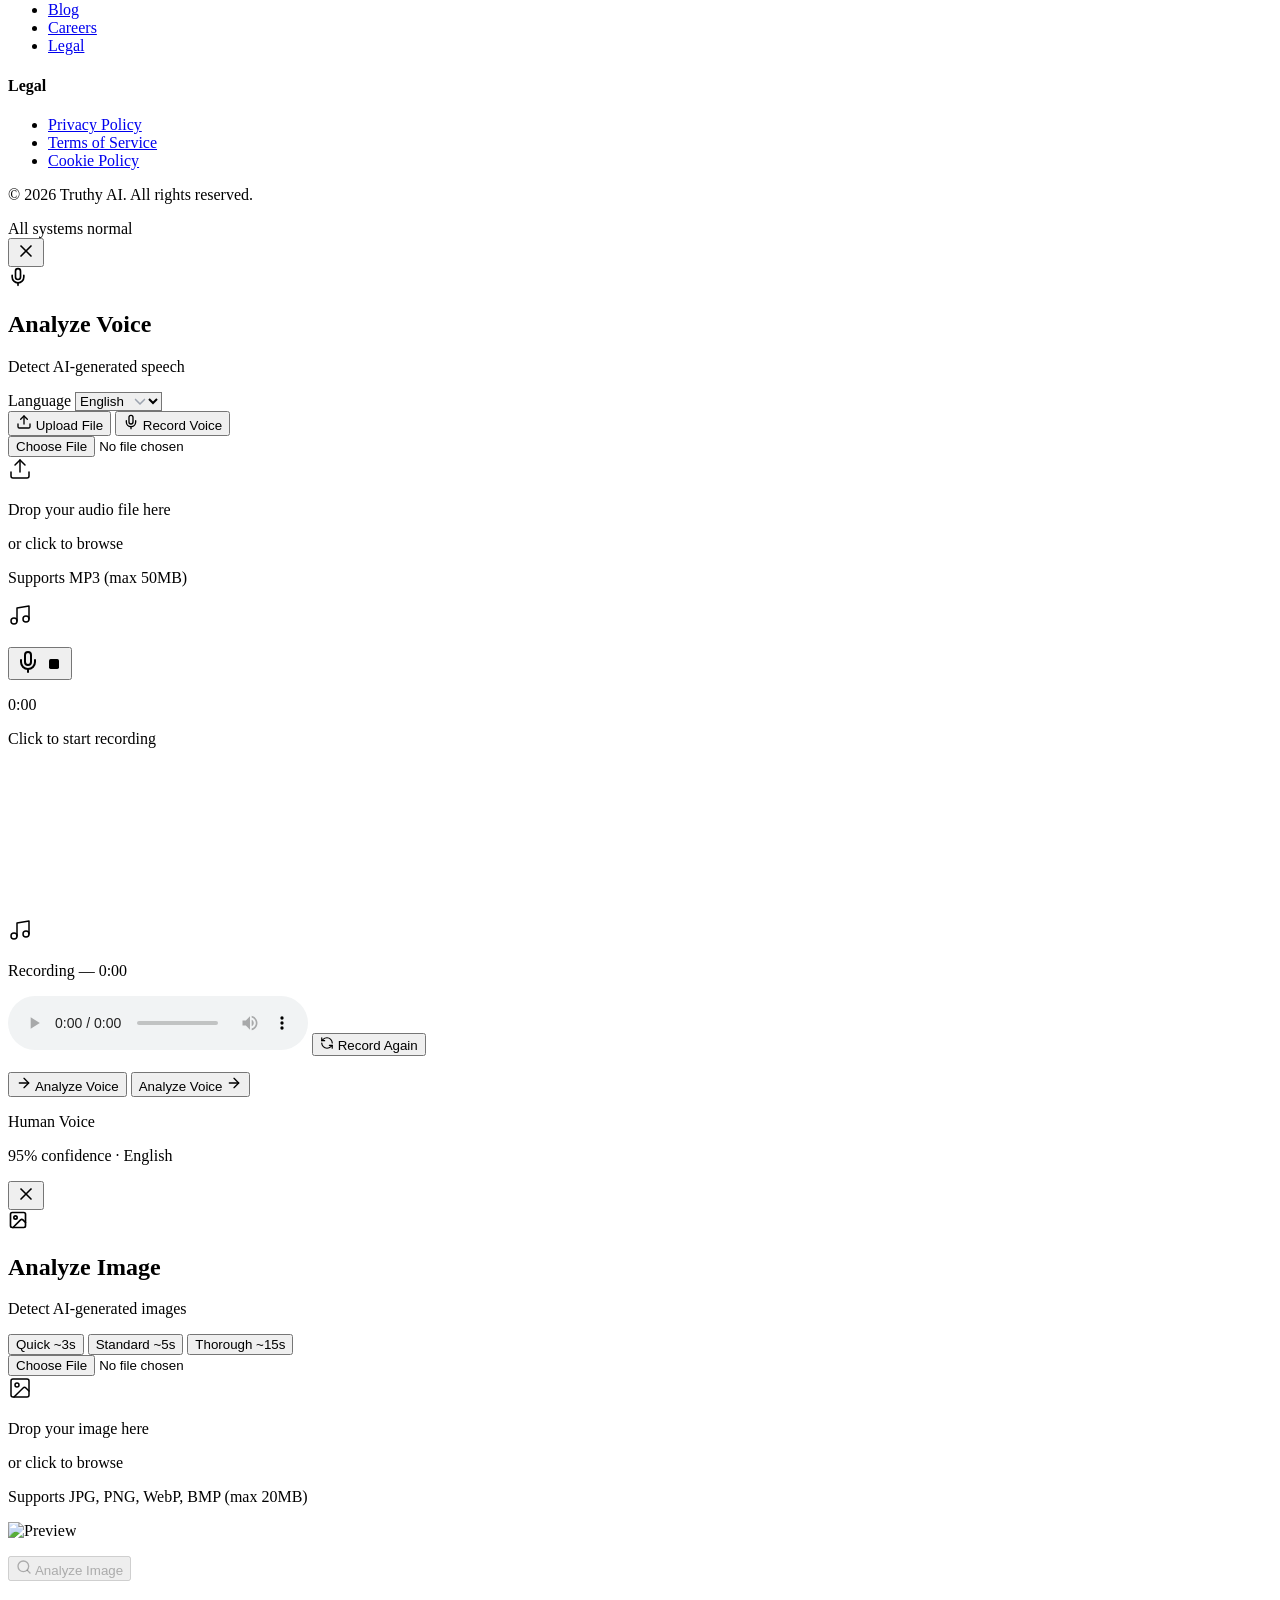
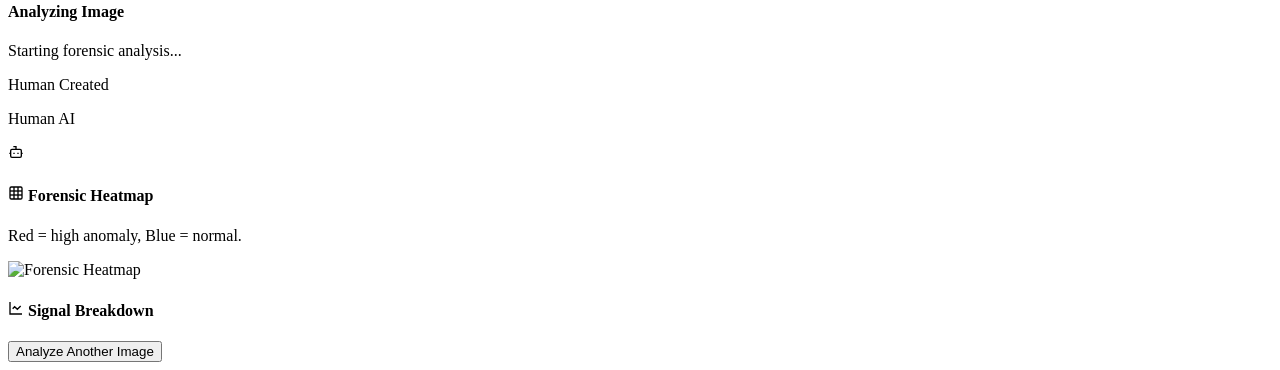
==== commit 616bc900: "feat: Introduce comprehensive image forensic analysis with a TruFor-inspired heatmap, various analyz" ====
--- a/static/index.html
+++ b/static/index.html
@@ -4,7 +4,7 @@
 <head>
   <meta charset="UTF-8">
   <meta name="viewport" content="width=device-width, initial-scale=1.0">
-  <title>Truthy - AI Voice Detection</title>
+  <title>Truthy - AI Deepfake Detection</title>
 
   <!-- External Scripts -->
   <script src="https://cdn.tailwindcss.com"></script>
@@ -75,14 +75,6 @@
           class="text-[14px] font-medium text-white hover:text-gray-300 transition-colors font-sans tracking-wide">
           Features
         </a>
-        <a href="#features"
-          class="text-[14px] font-medium text-white hover:text-gray-300 transition-colors font-sans tracking-wide">
-          Languages
-        </a>
-        <a href="#api"
-          class="text-[14px] font-medium text-white hover:text-gray-300 transition-colors font-sans tracking-wide">
-          Docs
-        </a>
         <a href="#testimonials"
           class="text-[14px] font-medium text-white hover:text-gray-300 transition-colors font-sans tracking-wide">
           About
@@ -92,7 +84,7 @@
       <!-- Right Action -->
       <div class="flex items-center gap-4">
         <!-- Mobile Menu Trigger -->
-        <button class="md:hidden p-2 text-white">
+        <button id="mobile-menu-btn" class="md:hidden p-2 text-white">
           <svg xmlns="http://www.w3.org/2000/svg" width="24" height="24" viewBox="0 0 24 24" fill="none"
             stroke="currentColor" stroke-width="2" stroke-linecap="round" stroke-linejoin="round"
             class="lucide lucide-menu">
@@ -107,6 +99,18 @@
           class="hidden md:block bg-white text-black hover:bg-gray-200 transition-colors px-6 py-2.5 rounded-full text-sm font-semibold tracking-tight font-sans">
           Get Started
         </a>
+      </div>
+    </div>
+
+    <!-- Mobile Menu -->
+    <div id="mobile-menu" class="hidden md:hidden fixed top-24 left-4 right-4 z-50 bg-black/95 backdrop-blur-md border border-white/10 rounded-2xl p-6 shadow-2xl">
+      <div class="flex flex-col gap-4">
+        <a href="/image" class="text-sm font-medium text-white hover:text-gray-300 transition-colors">Image Detection</a>
+        <a href="#api" class="text-sm font-medium text-white hover:text-gray-300 transition-colors" onclick="document.getElementById('mobile-menu').classList.add('hidden')">API</a>
+        <a href="#features" class="text-sm font-medium text-white hover:text-gray-300 transition-colors" onclick="document.getElementById('mobile-menu').classList.add('hidden')">Features</a>
+        <a href="#testimonials" class="text-sm font-medium text-white hover:text-gray-300 transition-colors" onclick="document.getElementById('mobile-menu').classList.add('hidden')">About</a>
+        <hr class="border-white/10">
+        <a href="#pricing" class="bg-white text-black text-center px-6 py-2.5 rounded-full text-sm font-semibold">Get Started</a>
       </div>
     </div>
   </nav>
@@ -122,7 +126,7 @@
       </span>
       <span
         class="text-xs text-gray-300 padding-top-40 font-medium group-hover:text-white transition-colors pr-1 font-sans">
-        Multilingual Support
+        Multilingual Support · Image Detection
       </span>
       <svg xmlns="http://www.w3.org/2000/svg" width="24" height="24" viewBox="0 0 24 24" fill="none"
         stroke="currentColor" stroke-width="2" stroke-linecap="round" stroke-linejoin="round" data-lucide="arrow-right"
@@ -145,7 +149,7 @@
     <!-- Subheadline -->
     <p class="text-center text-xl text-gray-400 mt-8 max-w-2xl mx-auto leading-relaxed font-light font-sans scroll-item scroll-fade-up delay-200"
       style="animation-play-state: running;">
-      Your all-in-one solution for detecting AI voices, verifying authenticity, and protecting against audio deepfakes
+      Your all-in-one solution for detecting AI-generated voices <span class="text-blue-400 font-medium">and images</span>, verifying authenticity, and protecting against deepfakes
       effortlessly.
     </p>
 
@@ -211,7 +215,19 @@
         </style>
       </button>
       <button
-        class="sm:w-auto hover:bg-blue-500/10 hover:border-blue-400 hover:shadow-[0_0_35px_rgba(59,130,246,0.6),inset_0_0_20px_rgba(59,130,246,0.4)] hover:scale-[1.02] transition-all duration-300 flex group text-base font-medium text-white bg-black/60 w-full border-blue-500 border rounded-full pt-3.5 pr-8 pb-3.5 pl-8 shadow-[0_0_20px_rgba(59,130,246,0.5),inset_0_0_10px_rgba(59,130,246,0.2)] gap-x-2 gap-y-2 items-center justify-center">
+        class="sm:w-auto hover:bg-blue-500/10 hover:border-blue-400 hover:shadow-[0_0_35px_rgba(59,130,246,0.6),inset_0_0_20px_rgba(59,130,246,0.4)] hover:scale-[1.02] transition-all duration-300 flex group text-base font-medium text-white bg-black/60 w-full border-blue-500 border rounded-full pt-3.5 pr-8 pb-3.5 pl-8 shadow-[0_0_20px_rgba(59,130,246,0.5),inset_0_0_10px_rgba(59,130,246,0.2)] gap-x-2 gap-y-2 items-center justify-center"
+        data-open-image-modal>
+        <svg xmlns="http://www.w3.org/2000/svg" width="24" height="24" viewBox="0 0 24 24" fill="none"
+          stroke="currentColor" stroke-width="2" stroke-linecap="round" stroke-linejoin="round"
+          class="w-4 h-4 text-blue-400 group-hover:text-blue-300 transition-colors">
+          <rect x="3" y="3" width="18" height="18" rx="2" ry="2"></rect>
+          <circle cx="9" cy="9" r="2"></circle>
+          <path d="m21 15-3.086-3.086a2 2 0 0 0-2.828 0L6 21"></path>
+        </svg>
+        Analyze Image
+      </button>
+      <button onclick="document.getElementById('features').scrollIntoView({behavior:'smooth'})"
+        class="sm:w-auto hover:bg-white/5 hover:scale-[1.02] transition-all duration-300 flex group text-base font-medium text-gray-400 hover:text-white bg-transparent w-full border-white/10 border rounded-full pt-3.5 pr-8 pb-3.5 pl-8 gap-x-2 gap-y-2 items-center justify-center">
         <svg xmlns="http://www.w3.org/2000/svg" width="24" height="24" viewBox="0 0 24 24" fill="none"
           stroke="currentColor" stroke-width="2" stroke-linecap="round" stroke-linejoin="round"
           data-lucide="play-circle"
@@ -1076,6 +1092,193 @@
           <!-- Counter animation is in /static/js/script.js -->
         </div>
       </div>
+
+      <!-- Image Forensics Section (02) -->
+      <div
+        class="flex flex-col bg-[#0A0A0C] border-[#ffffff]/10 border rounded-3xl mt-0 mb-24 pt-8 pr-8 pb-16 pl-8 gap-x-16 gap-y-16">
+        <!-- Header Section -->
+        <div class="flex flex-col md:flex-row md:items-end justify-between gap-8 w-full">
+          <div class="flex flex-col gap-6 max-w-3xl">
+            <div class="flex gap-3 gap-x-3 gap-y-3 items-center scroll-item scroll-fade-up"
+              style="animation-play-state: running;">
+              <span
+                class="flex items-center justify-center w-7 h-7 rounded-lg bg-purple-500/10 text-[11px] font-mono font-medium text-purple-400 border border-purple-500/20 shadow-[0_0_10px_rgba(168,85,247,0.2)] font-sans">
+                02
+              </span>
+              <span class="text-sm font-medium tracking-widest uppercase text-gray-500 font-sans">
+                Visual Forensics
+              </span>
+            </div>
+            <h2
+              class="text-4xl md:text-5xl lg:text-6xl text-white leading-[1.1] font-oswald font-light tracking-tight scroll-item scroll-fade-up delay-100"
+              style="animation-play-state: running;">
+              Multi-Signal
+              <span class="text-gray-600 font-oswald font-light tracking-tight">
+                Image Forensics
+              </span>
+            </h2>
+            <p class="leading-relaxed text-lg font-light text-gray-400 max-w-xl scroll-item scroll-fade-up delay-200"
+              style="animation-play-state: running;">
+              Detect AI-generated images using Error Level Analysis, frequency domain inspection,
+              CNN classifiers, CLIP embeddings, and noise pattern analysis with pixel-level heatmaps.
+            </p>
+          </div>
+          <button data-open-image-modal
+            class="group flex items-center gap-2 pl-6 pr-5 py-3 bg-white text-black rounded-full text-sm font-medium hover:bg-gray-200 transition-all duration-200 font-sans whitespace-nowrap scroll-item scroll-fade-up delay-300"
+            style="animation-play-state: running;">
+            <span class="font-sans">Try Image Detection</span>
+            <svg xmlns="http://www.w3.org/2000/svg" width="16" height="16" viewBox="0 0 24 24" fill="none"
+              stroke="currentColor" stroke-width="2" stroke-linecap="round" stroke-linejoin="round"
+              class="lucide lucide-arrow-right w-4 h-4 transition-transform group-hover:translate-x-1">
+              <path d="M5 12h14"></path>
+              <path d="m12 5 7 7-7 7"></path>
+            </svg>
+          </button>
+        </div>
+
+        <!-- Features Grid -->
+        <div class="grid grid-cols-1 md:grid-cols-2 lg:grid-cols-3 gap-6">
+
+          <!-- ELA Analysis -->
+          <div
+            class="relative h-[320px] rounded-[2rem] bg-[#0A0A0C] border border-white/10 p-8 overflow-hidden flex flex-col justify-between group hover:border-white/[0.15] transition-colors scroll-item scroll-fade-up delay-100"
+            style="animation-play-state: running;">
+            <div
+              class="pointer-events-none absolute inset-0 bg-[radial-gradient(ellipse_at_top,_var(--tw-gradient-stops))] from-[#1a1a2e] via-[#0A0A0C] to-[#0A0A0C]">
+            </div>
+            <div class="relative z-10">
+              <div class="w-12 h-12 rounded-xl bg-orange-500/10 flex items-center justify-center mb-4 border border-orange-500/20">
+                <svg width="24" height="24" viewBox="0 0 24 24" fill="none" stroke="currentColor" stroke-width="1.5" class="text-orange-400">
+                  <path d="M12 3v18M3 12h18M5.636 5.636l12.728 12.728M18.364 5.636L5.636 18.364"/>
+                </svg>
+              </div>
+              <h3 class="text-2xl font-light text-white tracking-tight font-oswald">
+                Error Level Analysis
+              </h3>
+              <p class="mt-2 text-sm font-light leading-relaxed text-gray-400">
+                Re-compresses the image at multiple JPEG quality levels to reveal
+                inconsistent compression artifacts typical of edits and AI generation.
+              </p>
+            </div>
+          </div>
+
+          <!-- Frequency Analysis -->
+          <div
+            class="relative h-[320px] rounded-[2rem] bg-[#0A0A0C] border border-white/10 p-8 overflow-hidden flex flex-col justify-between group hover:border-white/[0.15] transition-colors scroll-item scroll-fade-up delay-200"
+            style="animation-play-state: running;">
+            <div
+              class="pointer-events-none absolute inset-0 bg-[radial-gradient(ellipse_at_top,_var(--tw-gradient-stops))] from-[#1a1a2e] via-[#0A0A0C] to-[#0A0A0C]">
+            </div>
+            <div class="relative z-10">
+              <div class="w-12 h-12 rounded-xl bg-cyan-500/10 flex items-center justify-center mb-4 border border-cyan-500/20">
+                <svg width="24" height="24" viewBox="0 0 24 24" fill="none" stroke="currentColor" stroke-width="1.5" class="text-cyan-400">
+                  <path d="M22 12h-4l-3 9L9 3l-3 9H2"/>
+                </svg>
+              </div>
+              <h3 class="text-2xl font-light text-white tracking-tight font-oswald">
+                Frequency Analysis
+              </h3>
+              <p class="mt-2 text-sm font-light leading-relaxed text-gray-400">
+                DCT and FFT spectral inspection reveals unnatural frequency patterns
+                that GANs and diffusion models leave behind in generated images.
+              </p>
+            </div>
+          </div>
+
+          <!-- CNN / CLIP Models -->
+          <div
+            class="relative h-[320px] rounded-[2rem] bg-[#0A0A0C] border border-white/10 p-8 overflow-hidden flex flex-col justify-between group hover:border-white/[0.15] transition-colors scroll-item scroll-fade-up delay-300"
+            style="animation-play-state: running;">
+            <div
+              class="pointer-events-none absolute inset-0 bg-[radial-gradient(ellipse_at_top,_var(--tw-gradient-stops))] from-[#1a1a2e] via-[#0A0A0C] to-[#0A0A0C]">
+            </div>
+            <div class="relative z-10">
+              <div class="w-12 h-12 rounded-xl bg-purple-500/10 flex items-center justify-center mb-4 border border-purple-500/20">
+                <svg width="24" height="24" viewBox="0 0 24 24" fill="none" stroke="currentColor" stroke-width="1.5" class="text-purple-400">
+                  <path d="M12 2a2 2 0 0 1 2 2c0 .74-.4 1.39-1 1.73V7h1a7 7 0 0 1 7 7h1a2 2 0 0 1 0 4h-1.07A7 7 0 0 1 14 23h-4a7 7 0 0 1-6.93-5H2a2 2 0 0 1 0-4h1a7 7 0 0 1 7-7h1V5.73c-.6-.34-1-.99-1-1.73a2 2 0 0 1 2-2z"/>
+                </svg>
+              </div>
+              <h3 class="text-2xl font-light text-white tracking-tight font-oswald">
+                CNN + CLIP Classifiers
+              </h3>
+              <p class="mt-2 text-sm font-light leading-relaxed text-gray-400">
+                Deep neural network classifiers trained on real vs synthetic image datasets,
+                combined with CLIP embedding analysis for semantic anomaly detection.
+              </p>
+            </div>
+          </div>
+
+          <!-- Noise Patterns -->
+          <div
+            class="relative h-[320px] rounded-[2rem] bg-[#0A0A0C] border border-white/10 p-8 overflow-hidden flex flex-col justify-between group hover:border-white/[0.15] transition-colors scroll-item scroll-fade-up delay-100"
+            style="animation-play-state: running;">
+            <div
+              class="pointer-events-none absolute inset-0 bg-[radial-gradient(ellipse_at_top,_var(--tw-gradient-stops))] from-[#1a1a2e] via-[#0A0A0C] to-[#0A0A0C]">
+            </div>
+            <div class="relative z-10">
+              <div class="w-12 h-12 rounded-xl bg-green-500/10 flex items-center justify-center mb-4 border border-green-500/20">
+                <svg width="24" height="24" viewBox="0 0 24 24" fill="none" stroke="currentColor" stroke-width="1.5" class="text-green-400">
+                  <path d="M2 12h2l2-7 4 14 4-14 2 7h2"/>
+                </svg>
+              </div>
+              <h3 class="text-2xl font-light text-white tracking-tight font-oswald">
+                Noise Pattern Analysis
+              </h3>
+              <p class="mt-2 text-sm font-light leading-relaxed text-gray-400">
+                Analyzes sensor noise fingerprints and statistical distributions
+                to distinguish camera-captured images from AI-synthesized content.
+              </p>
+            </div>
+          </div>
+
+          <!-- Heatmap Generation -->
+          <div
+            class="relative h-[320px] rounded-[2rem] bg-[#0A0A0C] border border-white/10 p-8 overflow-hidden flex flex-col justify-between group hover:border-white/[0.15] transition-colors scroll-item scroll-fade-up delay-200"
+            style="animation-play-state: running;">
+            <div
+              class="pointer-events-none absolute inset-0 bg-[radial-gradient(ellipse_at_top,_var(--tw-gradient-stops))] from-[#1a1a2e] via-[#0A0A0C] to-[#0A0A0C]">
+            </div>
+            <div class="relative z-10">
+              <div class="w-12 h-12 rounded-xl bg-red-500/10 flex items-center justify-center mb-4 border border-red-500/20">
+                <svg width="24" height="24" viewBox="0 0 24 24" fill="none" stroke="currentColor" stroke-width="1.5" class="text-red-400">
+                  <rect x="3" y="3" width="18" height="18" rx="2"/><path d="M3 9h18"/><path d="M3 15h18"/><path d="M9 3v18"/><path d="M15 3v18"/>
+                </svg>
+              </div>
+              <h3 class="text-2xl font-light text-white tracking-tight font-oswald">
+                Forensic Heatmaps
+              </h3>
+              <p class="mt-2 text-sm font-light leading-relaxed text-gray-400">
+                Pixel-level manipulation probability maps highlight exactly which
+                regions of an image show signs of AI generation or tampering.
+              </p>
+            </div>
+          </div>
+
+          <!-- Multi-Signal Judge -->
+          <div
+            class="relative h-[320px] rounded-[2rem] bg-[#0A0A0C] border border-white/10 p-8 overflow-hidden flex flex-col justify-between group hover:border-white/[0.15] transition-colors scroll-item scroll-fade-up delay-300"
+            style="animation-play-state: running;">
+            <div
+              class="pointer-events-none absolute inset-0 bg-[radial-gradient(ellipse_at_top,_var(--tw-gradient-stops))] from-[#1a1a2e] via-[#0A0A0C] to-[#0A0A0C]">
+            </div>
+            <div class="relative z-10">
+              <div class="w-12 h-12 rounded-xl bg-blue-500/10 flex items-center justify-center mb-4 border border-blue-500/20">
+                <svg width="24" height="24" viewBox="0 0 24 24" fill="none" stroke="currentColor" stroke-width="1.5" class="text-blue-400">
+                  <path d="M12 22s8-4 8-10V5l-8-3-8 3v7c0 6 8 10 8 10z"/>
+                </svg>
+              </div>
+              <h3 class="text-2xl font-light text-white tracking-tight font-oswald">
+                Weighted Ensemble Judge
+              </h3>
+              <p class="mt-2 text-sm font-light leading-relaxed text-gray-400">
+                All signals are aggregated by a weighted judge that considers each
+                analyzer's confidence and reliability for a robust final verdict.
+              </p>
+            </div>
+          </div>
+        </div>
+      </div>
+
       <div id="api"
         class="flex flex-col bg-[#0A0A0C] border-[#ffffff]/10 border rounded-3xl mt-24 mb-24 pt-8 pr-8 pb-16 pl-8 gap-x-16 gap-y-16">
         <!-- Hero Section -->
@@ -2297,6 +2500,186 @@
     </div>
   </div>
 
+  <!-- Image Detection Modal -->
+  <div id="image-modal"
+    class="fixed inset-0 z-[100] flex items-center justify-center p-4 opacity-0 pointer-events-none transition-opacity duration-300 [&.active]:opacity-100 [&.active]:pointer-events-auto">
+    <!-- Backdrop -->
+    <div class="absolute inset-0 bg-black/80 backdrop-blur-sm"></div>
+
+    <!-- Modal Content -->
+    <div
+      class="relative w-full max-w-lg max-h-[90vh] overflow-y-auto no-scrollbar bg-[#0A0A0C] border border-white/10 rounded-3xl shadow-2xl transform scale-95 transition-transform duration-300 [.active_&]:scale-100">
+      <!-- Close Button -->
+      <button data-close-image-modal
+        class="absolute top-4 right-4 w-10 h-10 flex items-center justify-center rounded-full bg-white/5 hover:bg-white/10 transition-colors text-gray-400 hover:text-white z-10">
+        <svg xmlns="http://www.w3.org/2000/svg" width="20" height="20" viewBox="0 0 24 24" fill="none"
+          stroke="currentColor" stroke-width="2" stroke-linecap="round" stroke-linejoin="round">
+          <line x1="18" y1="6" x2="6" y2="18"></line>
+          <line x1="6" y1="6" x2="18" y2="18"></line>
+        </svg>
+      </button>
+
+      <!-- Header -->
+      <div class="p-6 pb-0">
+        <div class="flex items-center gap-3 mb-2">
+          <div class="w-10 h-10 rounded-xl bg-purple-500/10 flex items-center justify-center">
+            <svg xmlns="http://www.w3.org/2000/svg" width="20" height="20" viewBox="0 0 24 24" fill="none"
+              stroke="currentColor" stroke-width="2" stroke-linecap="round" stroke-linejoin="round"
+              class="text-purple-400">
+              <rect x="3" y="3" width="18" height="18" rx="2" ry="2"></rect>
+              <circle cx="9" cy="9" r="2"></circle>
+              <path d="m21 15-3.086-3.086a2 2 0 0 0-2.828 0L6 21"></path>
+            </svg>
+          </div>
+          <div>
+            <h2 class="text-xl font-semibold text-white font-sans">Analyze Image</h2>
+            <p class="text-sm text-gray-400">Detect AI-generated images</p>
+          </div>
+        </div>
+      </div>
+
+      <!-- Body -->
+      <div class="p-6">
+        <!-- Mode Selector -->
+        <div class="flex gap-2 mb-4 bg-white/5 rounded-xl p-1">
+          <button data-img-mode="quick" class="img-mode-btn flex-1 py-2.5 px-4 rounded-lg text-sm font-medium transition-all duration-300 text-gray-400 hover:text-white hover:bg-white/5">
+            Quick <span class="text-xs text-gray-600 ml-1">~3s</span>
+          </button>
+          <button data-img-mode="standard" class="img-mode-btn flex-1 py-2.5 px-4 rounded-lg text-sm font-medium transition-all duration-300 bg-white/10 text-white">
+            Standard <span class="text-xs text-gray-500 ml-1">~5s</span>
+          </button>
+          <button data-img-mode="thorough" class="img-mode-btn flex-1 py-2.5 px-4 rounded-lg text-sm font-medium transition-all duration-300 text-gray-400 hover:text-white hover:bg-white/5">
+            Thorough <span class="text-xs text-gray-600 ml-1">~15s</span>
+          </button>
+        </div>
+
+        <!-- Drop Zone -->
+        <div id="image-drop-zone"
+          class="relative border-2 border-dashed border-white/20 hover:border-purple-500/50 rounded-2xl p-8 text-center cursor-pointer transition-all duration-300">
+          <input type="file" id="image-file-input" accept="image/*,.jpg,.jpeg,.png,.webp,.bmp" class="hidden">
+
+          <!-- Default State -->
+          <div id="image-drop-default" class="space-y-3">
+            <div class="w-14 h-14 mx-auto rounded-full bg-white/5 flex items-center justify-center">
+              <svg xmlns="http://www.w3.org/2000/svg" width="24" height="24" viewBox="0 0 24 24" fill="none"
+                stroke="currentColor" stroke-width="1.5" stroke-linecap="round" stroke-linejoin="round"
+                class="text-gray-400">
+                <rect x="3" y="3" width="18" height="18" rx="2" ry="2"></rect>
+                <circle cx="9" cy="9" r="2"></circle>
+                <path d="m21 15-3.086-3.086a2 2 0 0 0-2.828 0L6 21"></path>
+              </svg>
+            </div>
+            <div>
+              <p class="text-gray-300 font-medium">Drop your image here</p>
+              <p class="text-sm text-gray-500 mt-1">or click to browse</p>
+            </div>
+            <p class="text-xs text-gray-600">Supports JPG, PNG, WebP, BMP (max 20MB)</p>
+          </div>
+
+          <!-- Preview State -->
+          <div id="image-drop-preview" class="hidden">
+            <img id="image-preview-img" class="max-h-48 mx-auto rounded-xl object-contain mb-3" alt="Preview">
+            <p id="image-preview-name" class="text-white font-medium truncate"></p>
+            <p id="image-preview-size" class="text-sm text-gray-500"></p>
+          </div>
+        </div>
+
+        <!-- Error Message -->
+        <p id="image-upload-error" class="hidden mt-3 text-sm text-red-400 text-center"></p>
+
+        <!-- Analyze Button -->
+        <button id="image-analyze-btn" disabled
+          class="w-full mt-4 py-3.5 px-8 rounded-full text-base font-semibold transition-all duration-300 flex items-center justify-center gap-2 disabled:opacity-40 disabled:cursor-not-allowed bg-gradient-to-r from-purple-600 to-blue-500 hover:from-purple-500 hover:to-blue-400 hover:shadow-[0_0_30px_rgba(168,85,247,0.4)] text-white">
+          <svg width="16" height="16" viewBox="0 0 24 24" fill="none" stroke="currentColor" stroke-width="2" stroke-linecap="round" stroke-linejoin="round">
+            <circle cx="11" cy="11" r="8"></circle>
+            <path d="m21 21-4.3-4.3"></path>
+          </svg>
+          <span id="image-analyze-text">Analyze Image</span>
+        </button>
+
+        <!-- Loading Section -->
+        <div id="image-loading" class="hidden mt-6 p-4 bg-[#1A1A1E] border border-white/10 rounded-2xl text-center">
+          <div class="w-12 h-12 mx-auto mb-3 rounded-full border-2 border-purple-500/30 border-t-purple-500 animate-spin"></div>
+          <h4 class="text-base font-semibold text-white mb-1">Analyzing Image</h4>
+          <p id="image-loading-status" class="text-sm text-gray-400">Starting forensic analysis...</p>
+          <div class="mt-3 flex flex-wrap justify-center gap-2" id="image-analyzer-chips"></div>
+        </div>
+
+        <!-- Results Section -->
+        <div id="image-results" class="hidden mt-6 space-y-4">
+          <!-- Verdict -->
+          <div class="p-4 bg-[#1A1A1E] border border-white/10 rounded-2xl">
+            <div class="flex items-start justify-between mb-4">
+              <div class="flex items-center gap-3">
+                <div id="img-verdict-icon" class="w-12 h-12 rounded-xl flex items-center justify-center bg-white/5"></div>
+                <div>
+                  <p id="img-verdict-label" class="text-xl font-bold text-green-400">Human Created</p>
+                  <p id="img-verdict-confidence" class="text-sm text-gray-400"></p>
+                </div>
+              </div>
+              <div id="img-verdict-badge" class="px-3 py-1.5 rounded-full text-sm font-semibold"></div>
+            </div>
+
+            <!-- Probability Bar -->
+            <div class="mb-4">
+              <div class="flex justify-between text-xs text-gray-500 mb-1">
+                <span>Human</span>
+                <span id="img-probability-text" class="text-white font-medium"></span>
+                <span>AI</span>
+              </div>
+              <div class="h-2 bg-white/5 rounded-full overflow-hidden">
+                <div id="img-probability-bar" class="h-full rounded-full transition-all duration-1000 ease-out" style="width: 0%"></div>
+              </div>
+            </div>
+
+            <!-- Explanation -->
+            <p id="img-explanation" class="text-sm text-gray-400 leading-relaxed"></p>
+
+            <!-- Generator Guess -->
+            <div id="img-generator" class="hidden mt-3 bg-purple-500/5 border border-purple-500/20 rounded-xl p-3 flex items-center gap-2">
+              <svg width="16" height="16" viewBox="0 0 24 24" fill="none" stroke="currentColor" stroke-width="2" class="text-purple-400 flex-shrink-0">
+                <path d="M12 8V4H8"/><rect width="16" height="12" x="4" y="8" rx="2"/><path d="M2 14h2"/><path d="M20 14h2"/><path d="M15 13v2"/><path d="M9 13v2"/>
+              </svg>
+              <span id="img-generator-text" class="text-xs text-purple-300"></span>
+            </div>
+          </div>
+
+          <!-- Heatmap -->
+          <div id="img-heatmap-section" class="hidden p-4 bg-[#1A1A1E] border border-white/10 rounded-2xl">
+            <h4 class="text-sm font-semibold mb-2 flex items-center gap-2 text-white">
+              <svg width="16" height="16" viewBox="0 0 24 24" fill="none" stroke="currentColor" stroke-width="2" class="text-gray-400">
+                <rect x="3" y="3" width="18" height="18" rx="2"/><path d="M3 9h18"/><path d="M3 15h18"/><path d="M9 3v18"/><path d="M15 3v18"/>
+              </svg>
+              Forensic Heatmap
+            </h4>
+            <p class="text-xs text-gray-500 mb-2">Red = high anomaly, Blue = normal.</p>
+            <div class="flex justify-center">
+              <img id="img-heatmap" class="max-w-full max-h-48 rounded-xl border border-white/10" alt="Forensic Heatmap">
+            </div>
+          </div>
+
+          <!-- Signal Breakdown -->
+          <div class="p-4 bg-[#1A1A1E] border border-white/10 rounded-2xl">
+            <h4 class="text-sm font-semibold mb-3 flex items-center gap-2 text-white">
+              <svg width="16" height="16" viewBox="0 0 24 24" fill="none" stroke="currentColor" stroke-width="2" class="text-gray-400">
+                <path d="M3 3v18h18"/><path d="m19 9-5 5-4-4-3 3"/>
+              </svg>
+              Signal Breakdown
+            </h4>
+            <div id="img-signals-list" class="space-y-3"></div>
+          </div>
+
+          <!-- Reset Button -->
+          <div class="text-center">
+            <button id="image-reset-btn" class="text-sm text-gray-400 hover:text-white transition-colors">
+              Analyze Another Image
+            </button>
+          </div>
+        </div>
+      </div>
+    </div>
+  </div>
+
   <!-- Main Application Script -->
   <script src="/static/js/script.js"></script>
 
--- a/static/css/style.css
+++ b/static/css/style.css
@@ -376,4 +376,43 @@
 
 .animate-spin {
     animation: spin 1s linear infinite;
+}
+
+/* ==========================================================================
+   Image Modal Styles
+   ========================================================================== */
+
+/* Image drop zone drag-over effect */
+#image-drop-zone.border-purple-500 {
+    border-color: #a855f7;
+    background-color: rgba(168, 85, 247, 0.05);
+}
+
+/* Signal bar animation for image results */
+@keyframes img-signal-grow {
+    0% {
+        width: 0;
+    }
+    100% {
+        width: var(--target);
+    }
+}
+
+.img-signal-bar {
+    animation: img-signal-grow 0.8s ease-out both;
+}
+
+/* Image results slide-in */
+#image-results:not(.hidden) {
+    animation: result-slide-in 0.3s ease-out;
+}
+
+/* Image modal active state */
+#image-modal.active {
+    opacity: 1;
+    pointer-events: auto;
+}
+
+#image-modal.active > div:last-child {
+    transform: scale(1);
 }
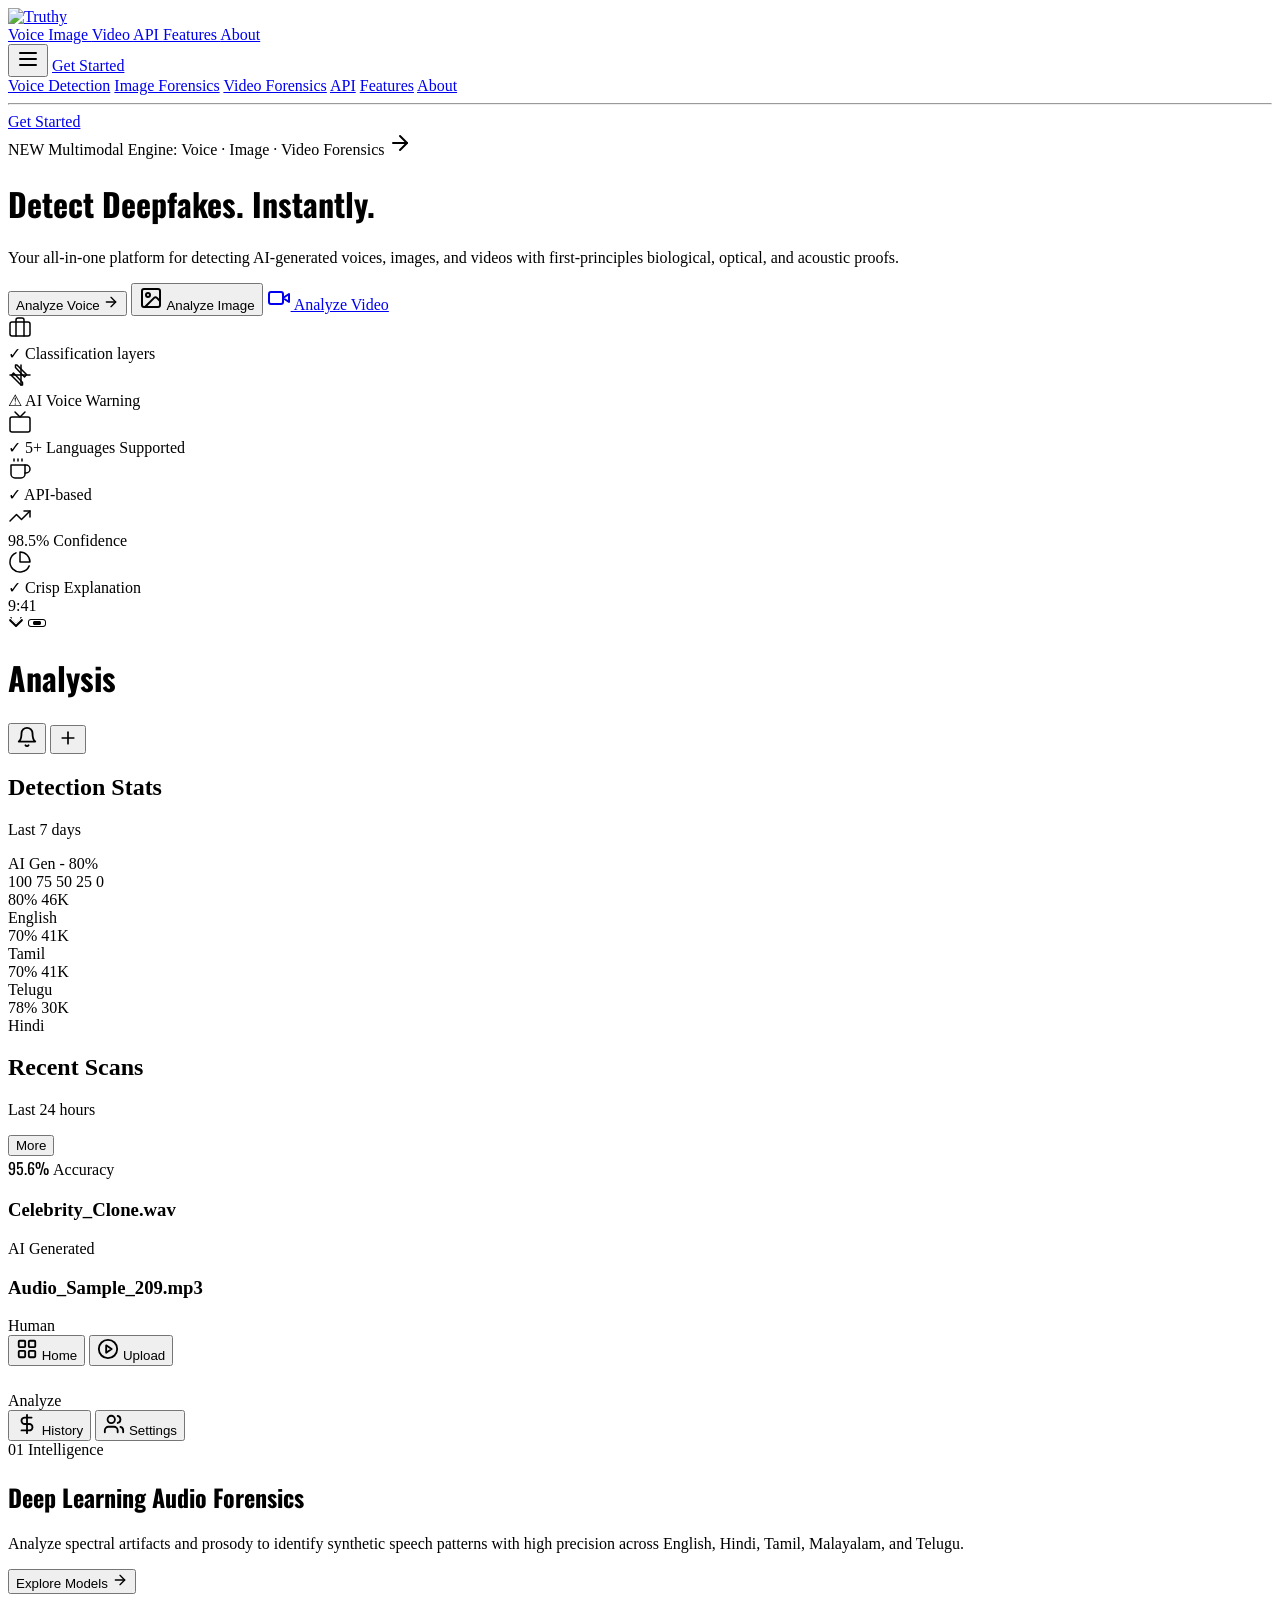
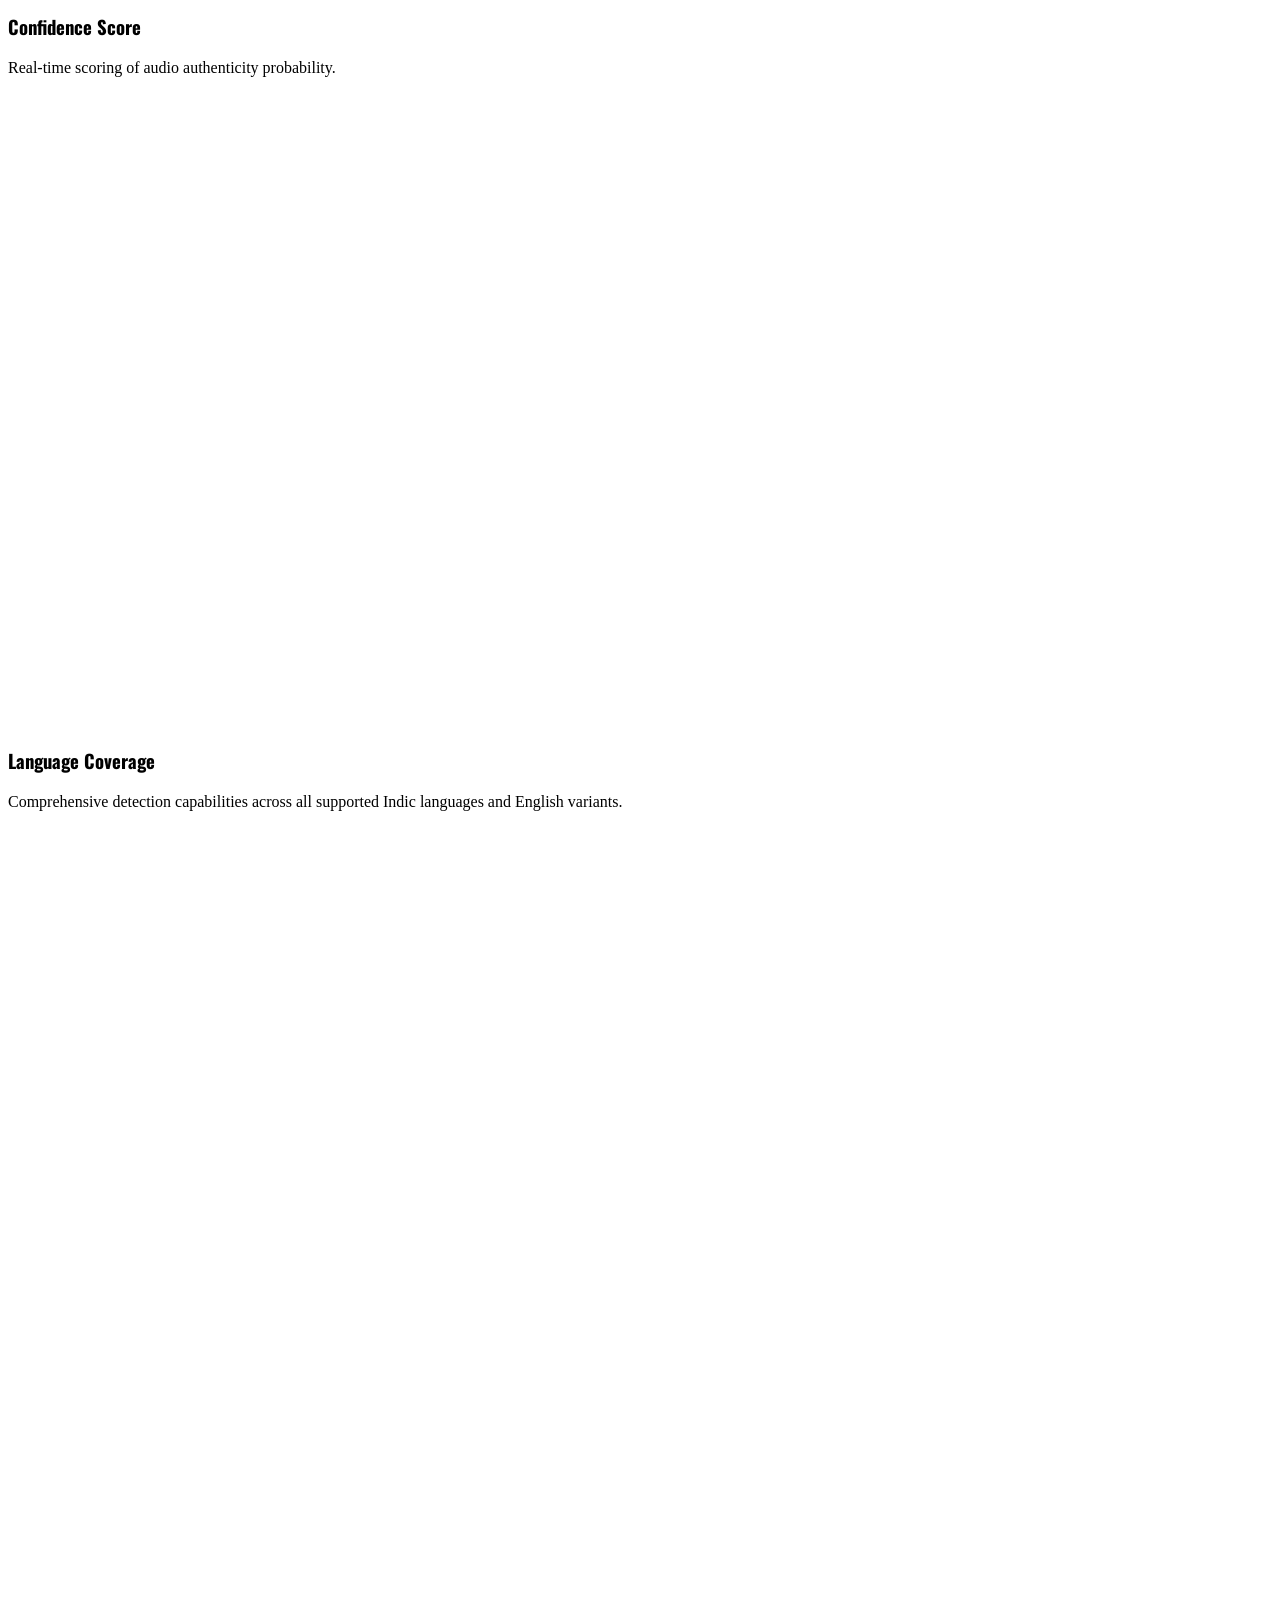
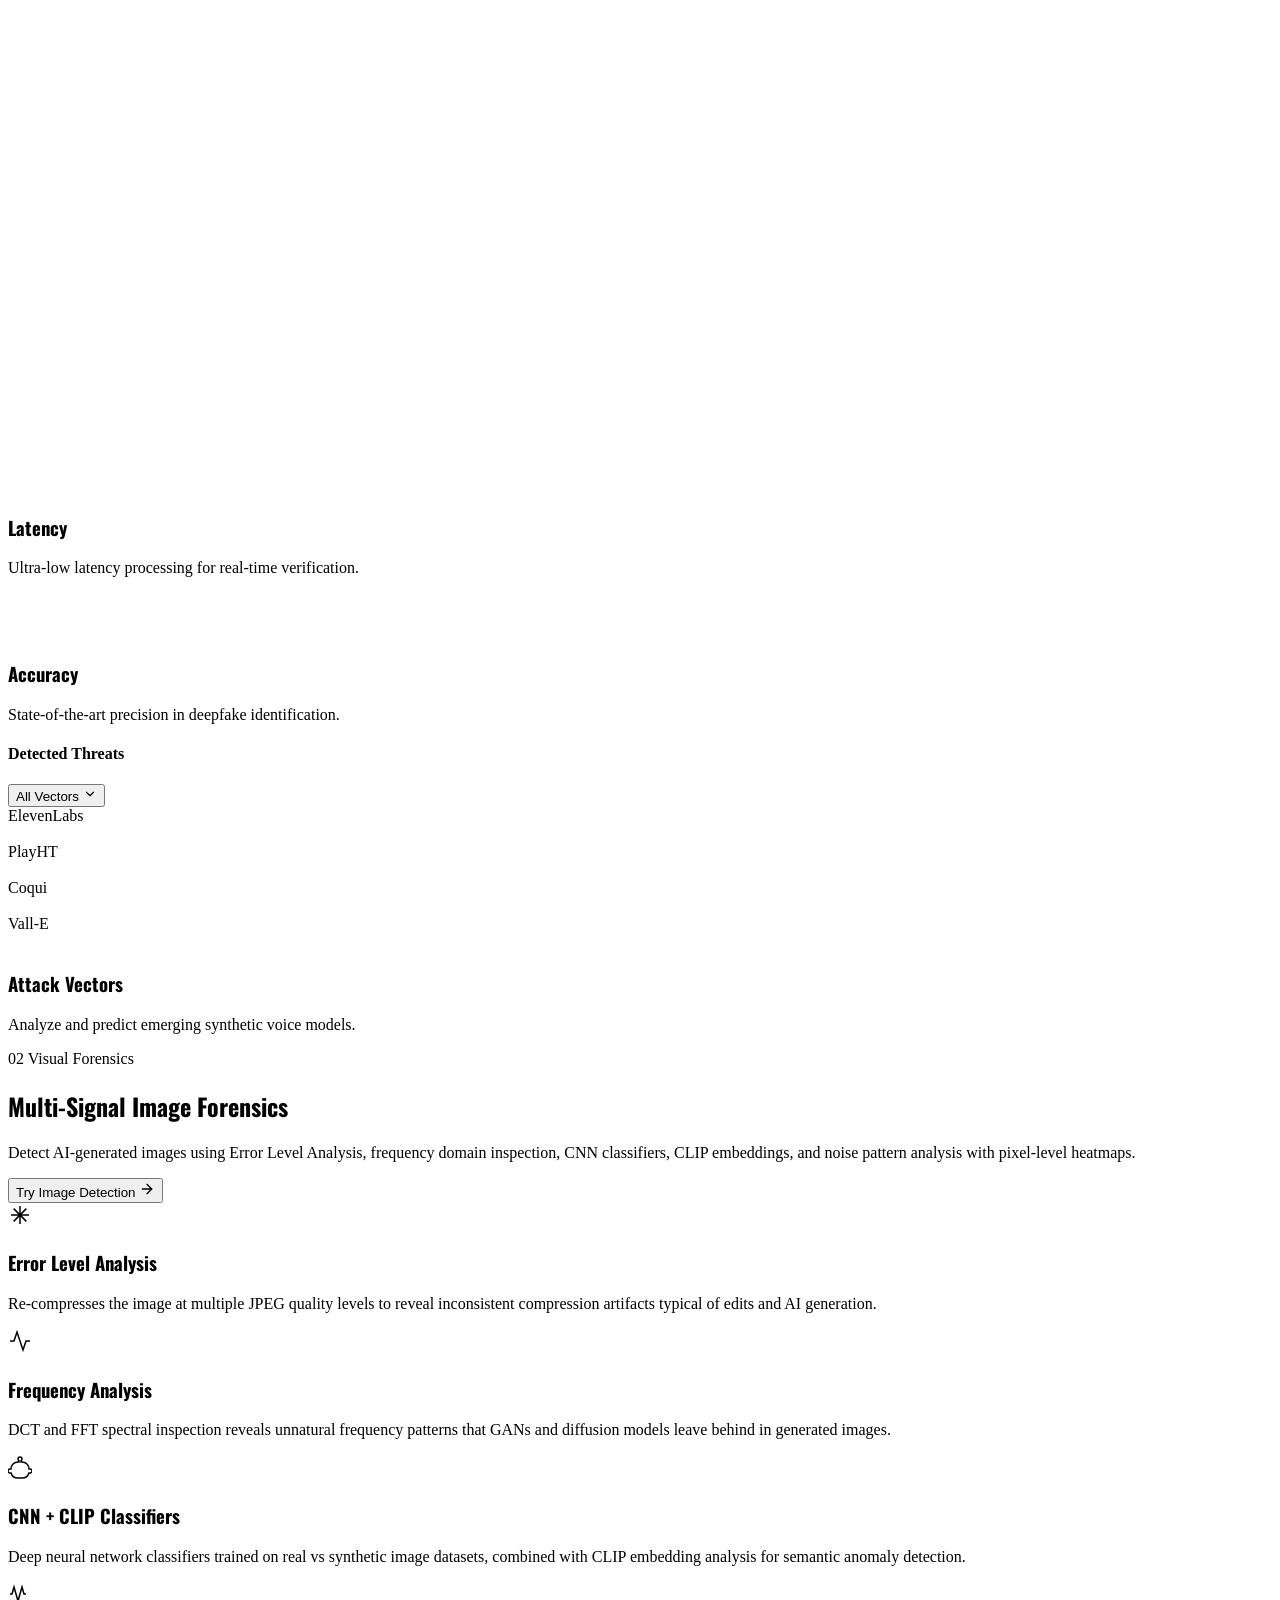
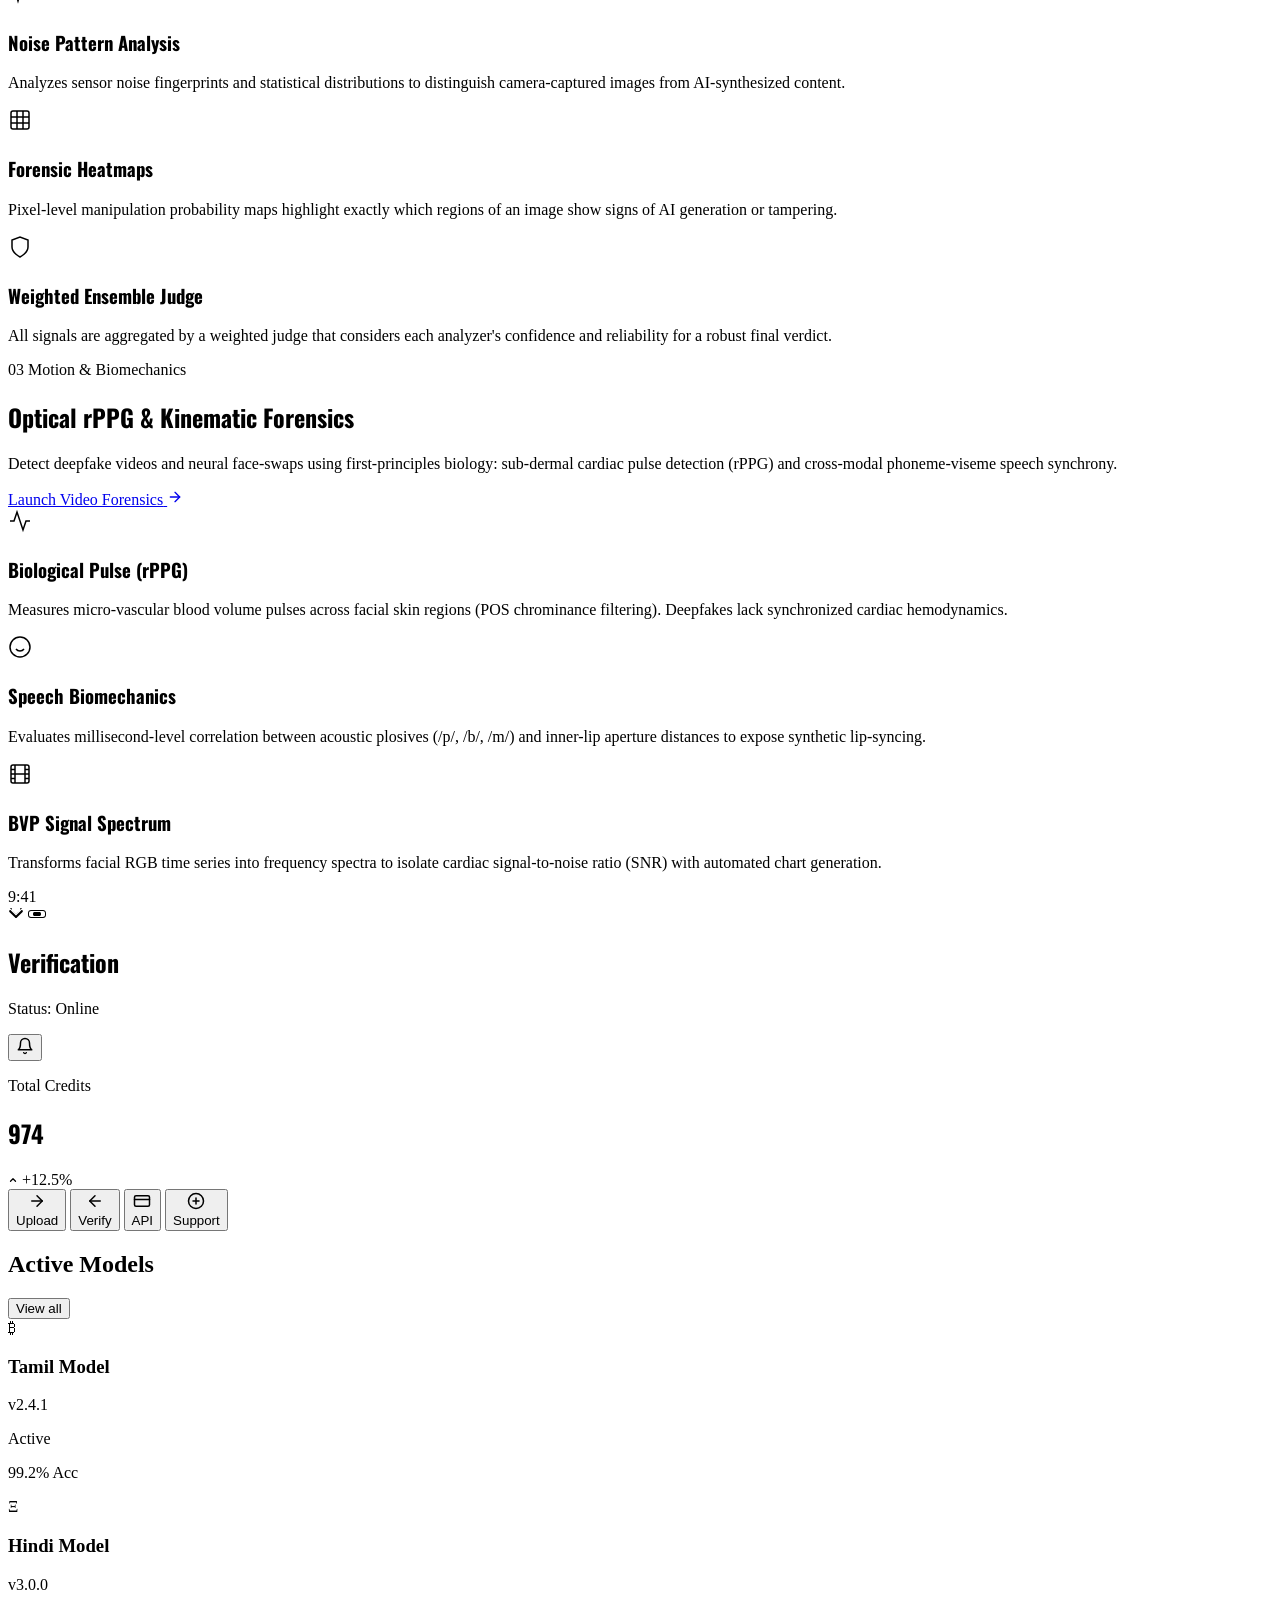
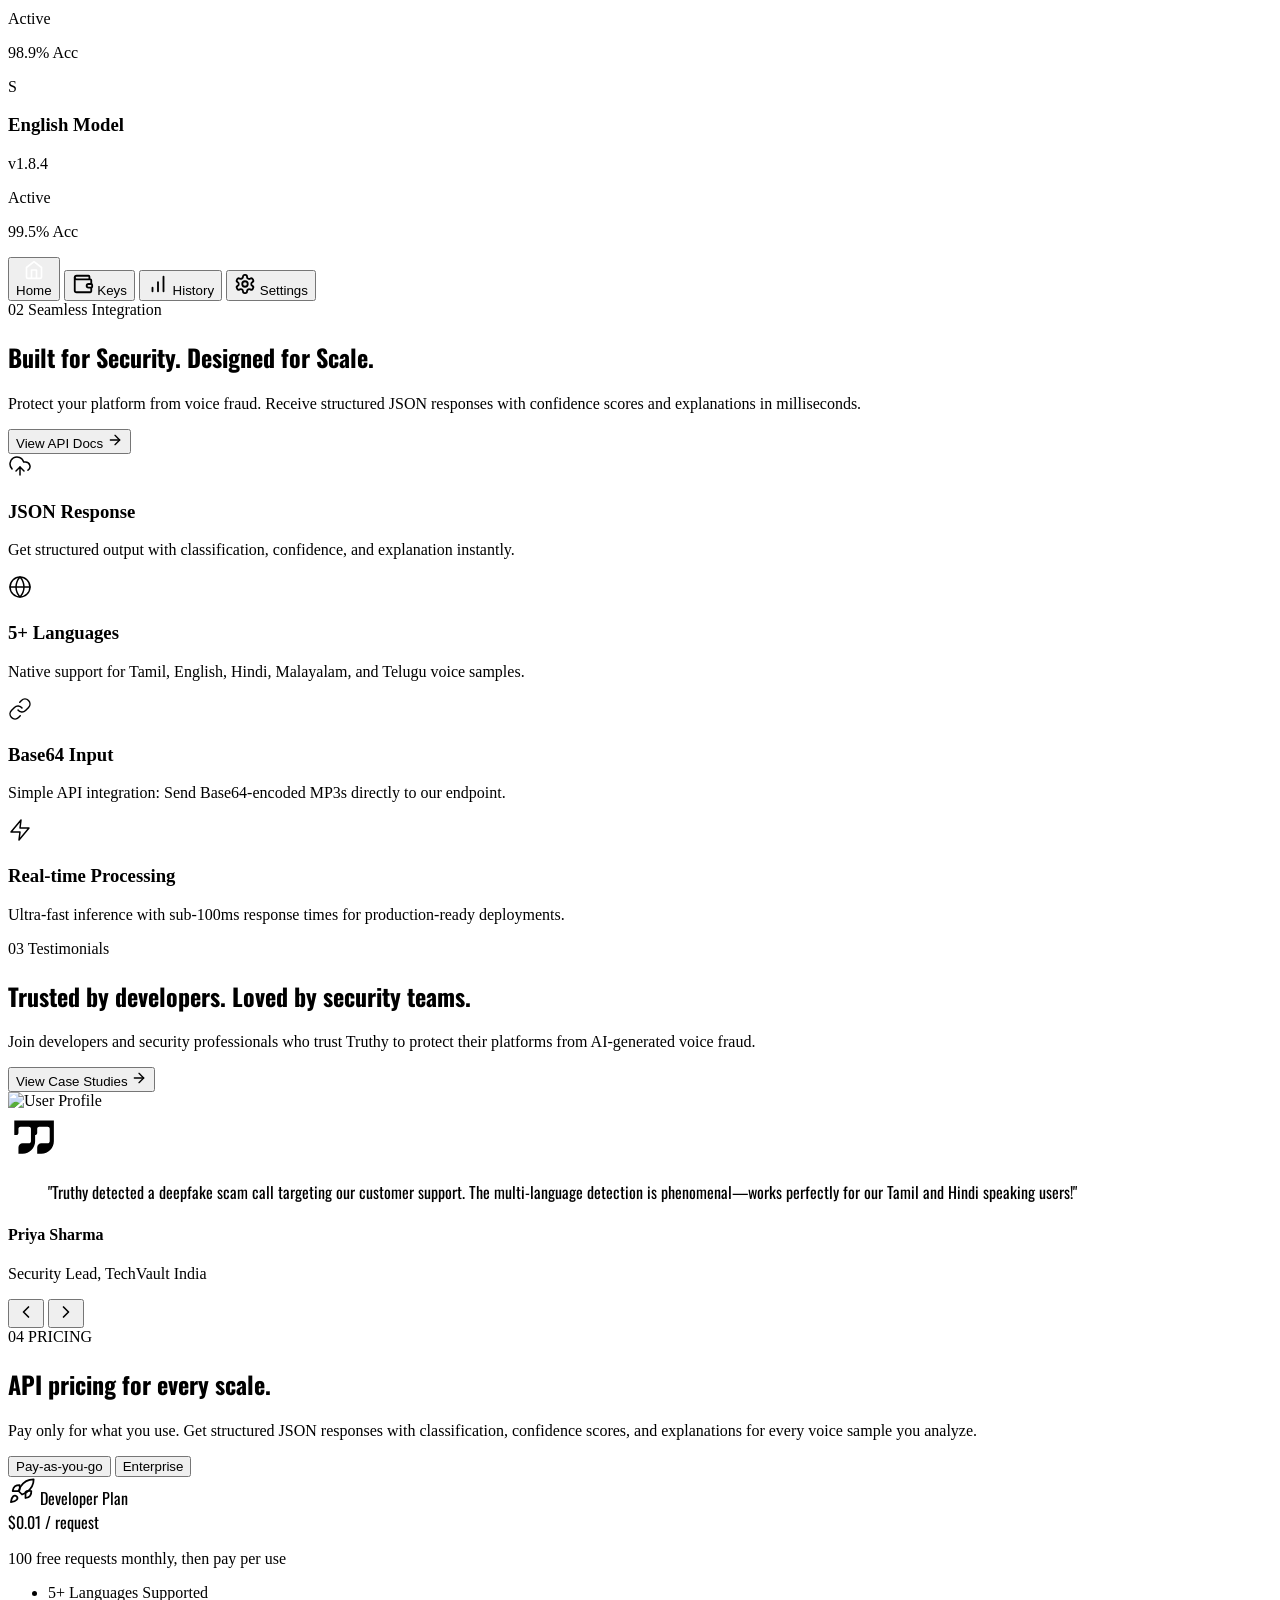
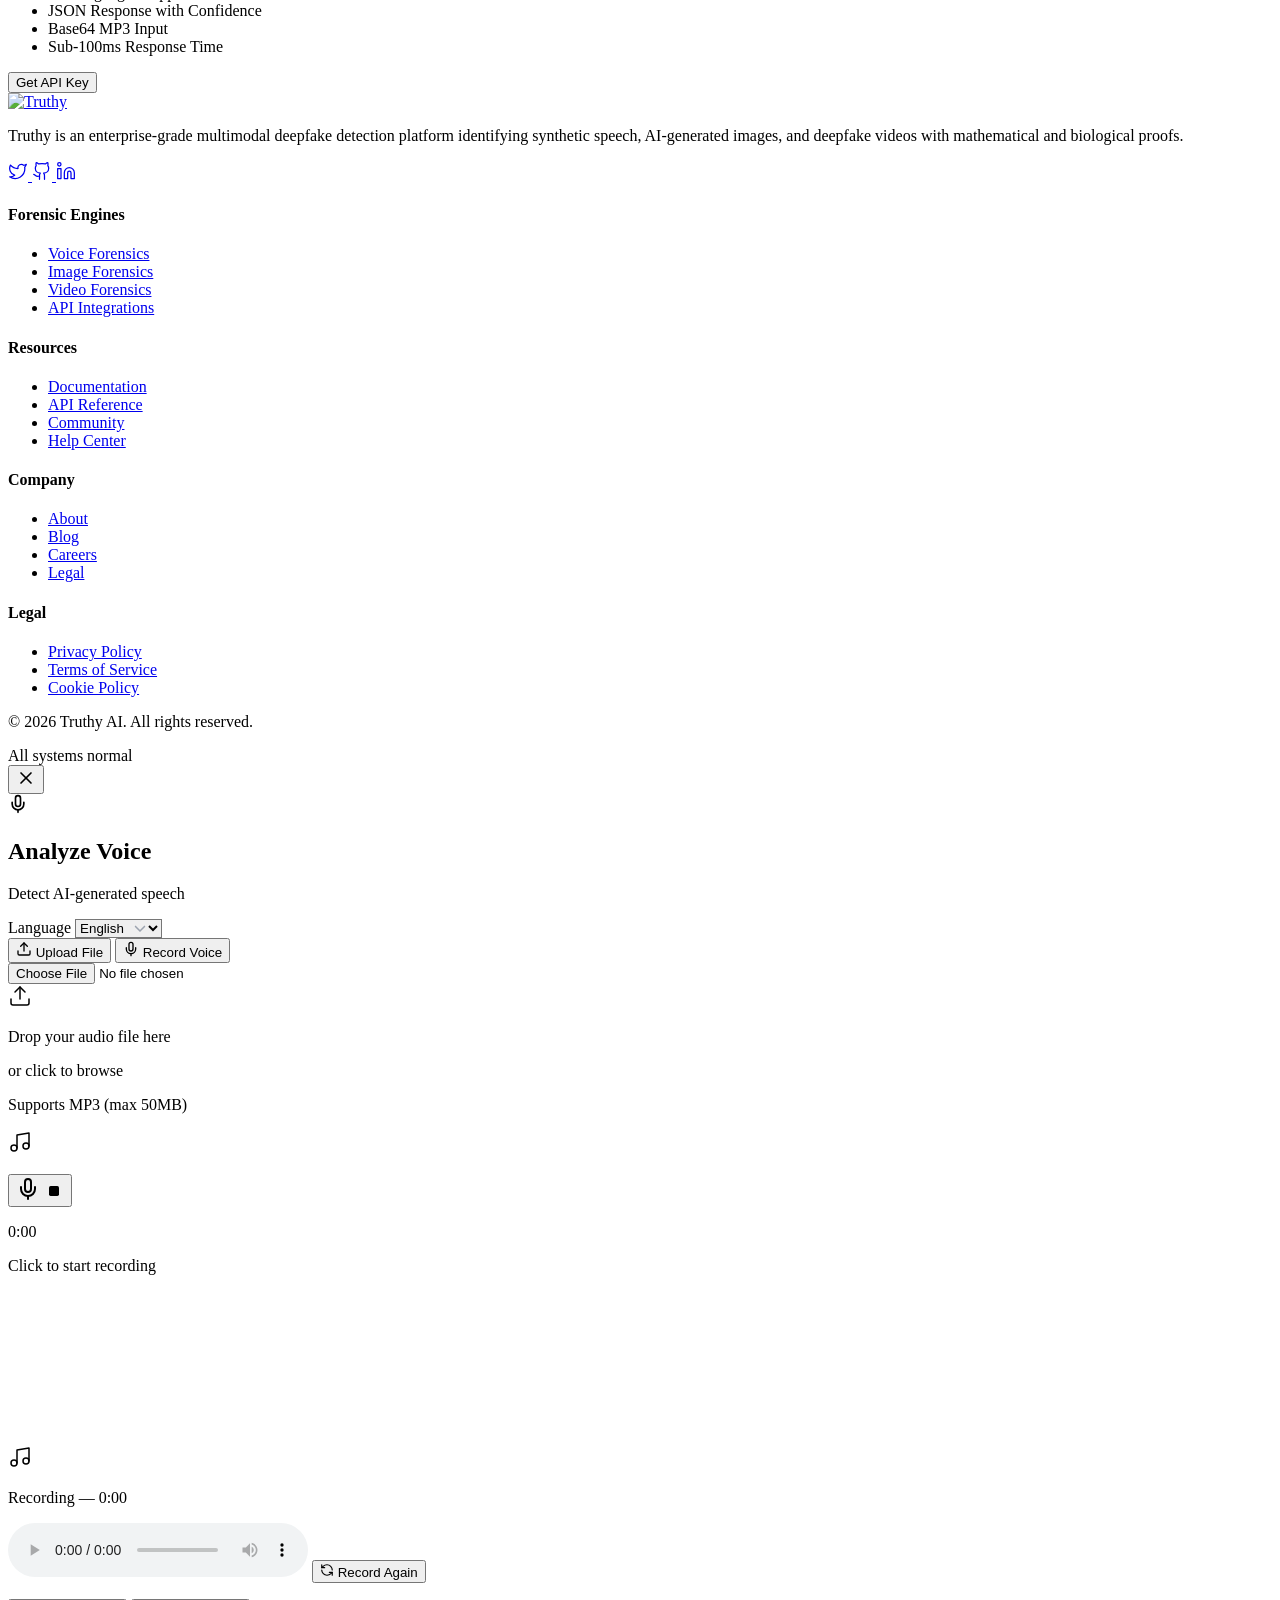
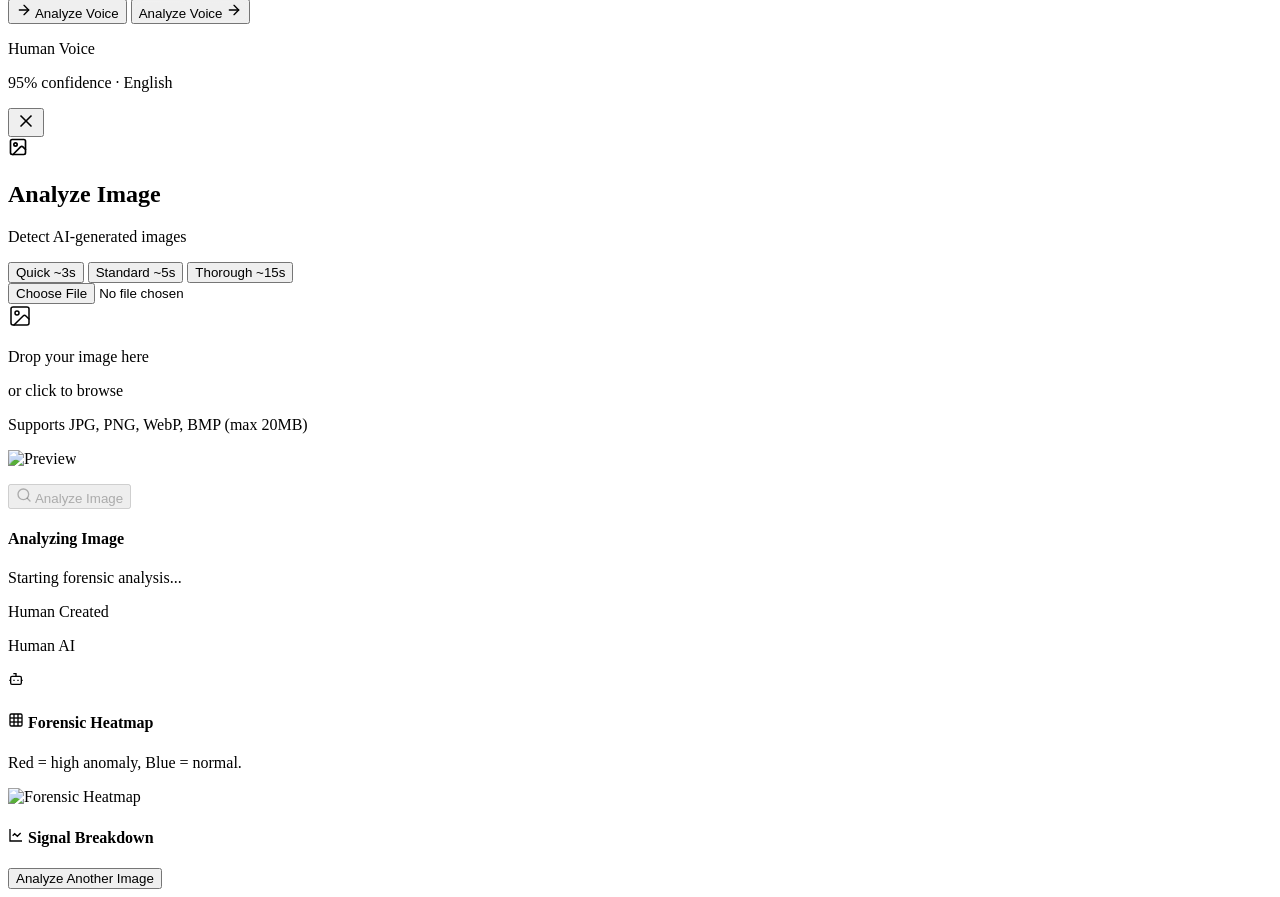
==== commit 4cbf267f: "feat: add video and image forensic analysis modules with rPPG, phoneme-viseme detection, and API end" ====
--- a/static/index.html
+++ b/static/index.html
@@ -62,21 +62,29 @@
           alt="Truthy" class="h-[21px]"></a>
 
       <!-- Centered Links -->
-      <div class="hidden md:flex items-center gap-8 absolute left-1/2 -translate-x-1/2">
+      <div class="hidden md:flex items-center gap-1 bg-white/5 border border-white/10 rounded-full p-1">
+        <a href="/audio"
+          class="text-[13px] font-medium text-white bg-white/15 px-4 py-1.5 rounded-full transition-colors font-sans shadow-sm">
+          Voice
+        </a>
         <a href="/image"
-          class="text-[14px] font-medium text-white hover:text-gray-300 transition-colors font-sans tracking-wide">
-          Image Detection
+          class="text-[13px] font-medium text-gray-400 hover:text-white px-4 py-1.5 rounded-full transition-colors font-sans">
+          Image
+        </a>
+        <a href="/video"
+          class="text-[13px] font-medium text-gray-400 hover:text-white px-4 py-1.5 rounded-full transition-colors font-sans">
+          Video
         </a>
         <a href="#api"
-          class="text-[14px] font-medium text-white hover:text-gray-300 transition-colors font-sans tracking-wide">
+          class="text-[13px] font-medium text-gray-400 hover:text-white px-4 py-1.5 rounded-full transition-colors font-sans">
           API
         </a>
         <a href="#features"
-          class="text-[14px] font-medium text-white hover:text-gray-300 transition-colors font-sans tracking-wide">
+          class="text-[13px] font-medium text-gray-400 hover:text-white px-4 py-1.5 rounded-full transition-colors font-sans">
           Features
         </a>
         <a href="#testimonials"
-          class="text-[14px] font-medium text-white hover:text-gray-300 transition-colors font-sans tracking-wide">
+          class="text-[13px] font-medium text-gray-400 hover:text-white px-4 py-1.5 rounded-full transition-colors font-sans">
           About
         </a>
       </div>
@@ -105,7 +113,9 @@
     <!-- Mobile Menu -->
     <div id="mobile-menu" class="hidden md:hidden fixed top-24 left-4 right-4 z-50 bg-black/95 backdrop-blur-md border border-white/10 rounded-2xl p-6 shadow-2xl">
       <div class="flex flex-col gap-4">
-        <a href="/image" class="text-sm font-medium text-white hover:text-gray-300 transition-colors">Image Detection</a>
+        <a href="/audio" class="text-sm font-medium text-white hover:text-gray-300 transition-colors">Voice Detection</a>
+        <a href="/image" class="text-sm font-medium text-white hover:text-gray-300 transition-colors">Image Forensics</a>
+        <a href="/video" class="text-sm font-medium text-white hover:text-gray-300 transition-colors">Video Forensics</a>
         <a href="#api" class="text-sm font-medium text-white hover:text-gray-300 transition-colors" onclick="document.getElementById('mobile-menu').classList.add('hidden')">API</a>
         <a href="#features" class="text-sm font-medium text-white hover:text-gray-300 transition-colors" onclick="document.getElementById('mobile-menu').classList.add('hidden')">Features</a>
         <a href="#testimonials" class="text-sm font-medium text-white hover:text-gray-300 transition-colors" onclick="document.getElementById('mobile-menu').classList.add('hidden')">About</a>
@@ -126,7 +136,7 @@
       </span>
       <span
         class="text-xs text-gray-300 padding-top-40 font-medium group-hover:text-white transition-colors pr-1 font-sans">
-        Multilingual Support · Image Detection
+        Multimodal Engine: Voice · Image · Video Forensics
       </span>
       <svg xmlns="http://www.w3.org/2000/svg" width="24" height="24" viewBox="0 0 24 24" fill="none"
         stroke="currentColor" stroke-width="2" stroke-linecap="round" stroke-linejoin="round" data-lucide="arrow-right"
@@ -149,8 +159,7 @@
     <!-- Subheadline -->
     <p class="text-center text-xl text-gray-400 mt-8 max-w-2xl mx-auto leading-relaxed font-light font-sans scroll-item scroll-fade-up delay-200"
       style="animation-play-state: running;">
-      Your all-in-one solution for detecting AI-generated voices <span class="text-blue-400 font-medium">and images</span>, verifying authenticity, and protecting against deepfakes
-      effortlessly.
+      Your all-in-one platform for detecting AI-generated <span class="text-blue-400 font-medium">voices</span>, <span class="text-purple-400 font-medium">images</span>, and <span class="text-emerald-400 font-medium">videos</span> with first-principles biological, optical, and acoustic proofs.
     </p>
 
     <!-- CTA Buttons -->
@@ -196,47 +205,29 @@
           <path d="M5 12h14" class=""></path>
           <path d="m12 5 7 7-7 7" class=""></path>
         </svg>
-        <style id="border-gradient-shared-style">
-          [style*="--border-gradient"]::before {
-            content: "";
-            position: absolute;
-            inset: 0;
-            padding: 1px;
-            border-radius: var(--border-radius-before, inherit);
-            -webkit-mask: linear-gradient(#fff 0 0) content-box,
-              linear-gradient(#fff 0 0);
-            mask: linear-gradient(#fff 0 0) content-box,
-              linear-gradient(#fff 0 0);
-            -webkit-mask-composite: xor;
-            mask-composite: exclude;
-            background: var(--border-gradient);
-            pointer-events: none;
-          }
-        </style>
       </button>
       <button
-        class="sm:w-auto hover:bg-blue-500/10 hover:border-blue-400 hover:shadow-[0_0_35px_rgba(59,130,246,0.6),inset_0_0_20px_rgba(59,130,246,0.4)] hover:scale-[1.02] transition-all duration-300 flex group text-base font-medium text-white bg-black/60 w-full border-blue-500 border rounded-full pt-3.5 pr-8 pb-3.5 pl-8 shadow-[0_0_20px_rgba(59,130,246,0.5),inset_0_0_10px_rgba(59,130,246,0.2)] gap-x-2 gap-y-2 items-center justify-center"
+        class="sm:w-auto hover:bg-purple-500/10 hover:border-purple-400 hover:shadow-[0_0_35px_rgba(168,85,247,0.6),inset_0_0_20px_rgba(168,85,247,0.4)] hover:scale-[1.02] transition-all duration-300 flex group text-base font-medium text-white bg-black/60 w-full border-purple-500 border rounded-full pt-3.5 pr-8 pb-3.5 pl-8 shadow-[0_0_20px_rgba(168,85,247,0.5),inset_0_0_10px_rgba(168,85,247,0.2)] gap-x-2 gap-y-2 items-center justify-center"
         data-open-image-modal>
         <svg xmlns="http://www.w3.org/2000/svg" width="24" height="24" viewBox="0 0 24 24" fill="none"
           stroke="currentColor" stroke-width="2" stroke-linecap="round" stroke-linejoin="round"
-          class="w-4 h-4 text-blue-400 group-hover:text-blue-300 transition-colors">
+          class="w-4 h-4 text-purple-400 group-hover:text-purple-300 transition-colors">
           <rect x="3" y="3" width="18" height="18" rx="2" ry="2"></rect>
           <circle cx="9" cy="9" r="2"></circle>
           <path d="m21 15-3.086-3.086a2 2 0 0 0-2.828 0L6 21"></path>
         </svg>
         Analyze Image
       </button>
-      <button onclick="document.getElementById('features').scrollIntoView({behavior:'smooth'})"
-        class="sm:w-auto hover:bg-white/5 hover:scale-[1.02] transition-all duration-300 flex group text-base font-medium text-gray-400 hover:text-white bg-transparent w-full border-white/10 border rounded-full pt-3.5 pr-8 pb-3.5 pl-8 gap-x-2 gap-y-2 items-center justify-center">
+      <a href="/video"
+        class="sm:w-auto hover:bg-emerald-500/10 hover:border-emerald-400 hover:shadow-[0_0_35px_rgba(16,185,129,0.6),inset_0_0_20px_rgba(16,185,129,0.4)] hover:scale-[1.02] transition-all duration-300 flex group text-base font-medium text-white bg-black/60 w-full border-emerald-500 border rounded-full pt-3.5 pr-8 pb-3.5 pl-8 shadow-[0_0_20px_rgba(16,185,129,0.5),inset_0_0_10px_rgba(16,185,129,0.2)] gap-x-2 gap-y-2 items-center justify-center">
         <svg xmlns="http://www.w3.org/2000/svg" width="24" height="24" viewBox="0 0 24 24" fill="none"
           stroke="currentColor" stroke-width="2" stroke-linecap="round" stroke-linejoin="round"
-          data-lucide="play-circle"
-          class="lucide lucide-play-circle w-4 h-4 text-blue-400 group-hover:text-blue-300 transition-colors">
-          <path d="M9 9.003a1 1 0 0 1 1.517-.859l4.997 2.997a1 1 0 0 1 0 1.718l-4.997 2.997A1 1 0 0 1 9 14.996z"></path>
-          <circle cx="12" cy="12" r="10"></circle>
+          class="w-4 h-4 text-emerald-400 group-hover:text-emerald-300 transition-colors">
+          <path d="m22 8-6 4 6 4V8Z"></path>
+          <rect width="14" height="12" x="2" y="6" rx="2"></rect>
         </svg>
-        How It Works
-      </button>
+        Analyze Video
+      </a>
     </div>
 
     <!-- Visual / Phone Mockup Section -->
@@ -1276,6 +1267,130 @@
               </p>
             </div>
           </div>
+        </div>
+      </div>
+
+      <!-- Video Forensics Section (03) -->
+      <div
+        class="flex flex-col bg-[#0A0A0C] border-[#ffffff]/10 border rounded-3xl mt-0 mb-24 pt-8 pr-8 pb-16 pl-8 gap-x-16 gap-y-16">
+        <!-- Header Section -->
+        <div class="flex flex-col md:flex-row md:items-end justify-between gap-8 w-full">
+          <div class="flex flex-col gap-6 max-w-3xl">
+            <div class="flex gap-3 gap-x-3 gap-y-3 items-center scroll-item scroll-fade-up"
+              style="animation-play-state: running;">
+              <span
+                class="flex items-center justify-center w-7 h-7 rounded-lg bg-emerald-500/10 text-[11px] font-mono font-medium text-emerald-400 border border-emerald-500/20 shadow-[0_0_10px_rgba(16,185,129,0.2)] font-sans">
+                03
+              </span>
+              <span class="text-sm font-medium tracking-widest uppercase text-gray-500 font-sans">
+                Motion & Biomechanics
+              </span>
+            </div>
+            <h2
+              class="text-4xl md:text-5xl lg:text-6xl text-white leading-[1.1] font-oswald font-light tracking-tight scroll-item scroll-fade-up delay-100"
+              style="animation-play-state: running;">
+              Optical rPPG &
+              <span class="text-gray-600 font-oswald font-light tracking-tight">
+                Kinematic Forensics
+              </span>
+            </h2>
+            <p class="leading-relaxed text-lg font-light text-gray-400 max-w-xl scroll-item scroll-fade-up delay-200"
+              style="animation-play-state: running;">
+              Detect deepfake videos and neural face-swaps using first-principles biology: sub-dermal cardiac pulse detection (rPPG) and cross-modal phoneme-viseme speech synchrony.
+            </p>
+          </div>
+          <a href="/video"
+            class="group flex items-center gap-2 pl-6 pr-5 py-3 bg-white text-black rounded-full text-sm font-medium hover:bg-gray-200 transition-all duration-200 font-sans whitespace-nowrap scroll-item scroll-fade-up delay-300"
+            style="animation-play-state: running;">
+            <span class="font-sans">Launch Video Forensics</span>
+            <svg xmlns="http://www.w3.org/2000/svg" width="16" height="16" viewBox="0 0 24 24" fill="none"
+              stroke="currentColor" stroke-width="2" stroke-linecap="round" stroke-linejoin="round"
+              class="lucide lucide-arrow-right w-4 h-4 transition-transform group-hover:translate-x-1">
+              <path d="M5 12h14"></path>
+              <path d="m12 5 7 7-7 7"></path>
+            </svg>
+          </a>
+        </div>
+
+        <!-- Features Grid -->
+        <div class="grid grid-cols-1 md:grid-cols-2 lg:grid-cols-3 gap-6">
+
+          <!-- Card 1: Optical rPPG -->
+          <div
+            class="relative h-[320px] rounded-[2rem] bg-[#0A0A0C] border border-white/10 p-8 overflow-hidden flex flex-col justify-between group hover:border-white/[0.15] transition-colors scroll-item scroll-fade-up delay-100"
+            style="animation-play-state: running;">
+            <div
+              class="pointer-events-none absolute inset-0 bg-[radial-gradient(ellipse_at_top,_var(--tw-gradient-stops))] from-[#1a1a2e] via-[#0A0A0C] to-[#0A0A0C]">
+            </div>
+            <div class="relative z-10">
+              <div class="w-12 h-12 rounded-xl bg-blue-500/10 flex items-center justify-center mb-4 border border-blue-500/20">
+                <svg width="24" height="24" viewBox="0 0 24 24" fill="none" stroke="currentColor" stroke-width="1.5" class="text-blue-400">
+                  <path d="M22 12h-4l-3 9L9 3l-3 9H2"/>
+                </svg>
+              </div>
+              <h3 class="text-2xl font-light text-white tracking-tight font-oswald">
+                Biological Pulse (rPPG)
+              </h3>
+              <p class="mt-2 text-sm font-light leading-relaxed text-gray-400">
+                Measures micro-vascular blood volume pulses across facial skin regions (POS chrominance filtering). Deepfakes lack synchronized cardiac hemodynamics.
+              </p>
+            </div>
+          </div>
+
+          <!-- Card 2: Phoneme-Viseme Kinematics -->
+          <div
+            class="relative h-[320px] rounded-[2rem] bg-[#0A0A0C] border border-white/10 p-8 overflow-hidden flex flex-col justify-between group hover:border-white/[0.15] transition-colors scroll-item scroll-fade-up delay-200"
+            style="animation-play-state: running;">
+            <div
+              class="pointer-events-none absolute inset-0 bg-[radial-gradient(ellipse_at_top,_var(--tw-gradient-stops))] from-[#1a1a2e] via-[#0A0A0C] to-[#0A0A0C]">
+            </div>
+            <div class="relative z-10">
+              <div class="w-12 h-12 rounded-xl bg-emerald-500/10 flex items-center justify-center mb-4 border border-emerald-500/20">
+                <svg width="24" height="24" viewBox="0 0 24 24" fill="none" stroke="currentColor" stroke-width="1.5" class="text-emerald-400">
+                  <circle cx="12" cy="12" r="10"></circle>
+                  <path d="M8 14s1.5 2 4 2 4-2 4-2"></path>
+                  <line x1="9" y1="9" x2="9.01" y2="9"></line>
+                  <line x1="15" y1="9" x2="15.01" y2="9"></line>
+                </svg>
+              </div>
+              <h3 class="text-2xl font-light text-white tracking-tight font-oswald">
+                Speech Biomechanics
+              </h3>
+              <p class="mt-2 text-sm font-light leading-relaxed text-gray-400">
+                Evaluates millisecond-level correlation between acoustic plosives (/p/, /b/, /m/) and inner-lip aperture distances to expose synthetic lip-syncing.
+              </p>
+            </div>
+          </div>
+
+          <!-- Card 3: Inter-Frame Coherence -->
+          <div
+            class="relative h-[320px] rounded-[2rem] bg-[#0A0A0C] border border-white/10 p-8 overflow-hidden flex flex-col justify-between group hover:border-white/[0.15] transition-colors scroll-item scroll-fade-up delay-300"
+            style="animation-play-state: running;">
+            <div
+              class="pointer-events-none absolute inset-0 bg-[radial-gradient(ellipse_at_top,_var(--tw-gradient-stops))] from-[#1a1a2e] via-[#0A0A0C] to-[#0A0A0C]">
+            </div>
+            <div class="relative z-10">
+              <div class="w-12 h-12 rounded-xl bg-purple-500/10 flex items-center justify-center mb-4 border border-purple-500/20">
+                <svg width="24" height="24" viewBox="0 0 24 24" fill="none" stroke="currentColor" stroke-width="1.5" class="text-purple-400">
+                  <rect width="18" height="18" x="3" y="3" rx="2"></rect>
+                  <path d="M7 3v18"></path>
+                  <path d="M3 7.5h4"></path>
+                  <path d="M3 12h18"></path>
+                  <path d="M3 16.5h4"></path>
+                  <path d="M17 3v18"></path>
+                  <path d="M17 7.5h4"></path>
+                  <path d="M17 16.5h4"></path>
+                </svg>
+              </div>
+              <h3 class="text-2xl font-light text-white tracking-tight font-oswald">
+                BVP Signal Spectrum
+              </h3>
+              <p class="mt-2 text-sm font-light leading-relaxed text-gray-400">
+                Transforms facial RGB time series into frequency spectra to isolate cardiac signal-to-noise ratio (SNR) with automated chart generation.
+              </p>
+            </div>
+          </div>
+
         </div>
       </div>
 
@@ -2082,8 +2197,8 @@
               src="https://see.fontimg.com/api/rf5/rv0aB/ZTRlNjgyYThiNTRjNDE1ZWFiYzliZmY5OGI5MDhhM2Yub3Rm/dHJ1dGh5/teknaf-regular.png?r=fs&h=81&w=1250&fg=FFFFFF&bg=000000&s=65"
               alt="Truthy" class="h-[40px] mb-4"></a>
           <p class="text-gray-400 text-sm leading-relaxed mb-6 font-sans">
-            Truthy is an advanced AI voice detection platform that identifies
-            synthetic speech across Tamil, English, Hindi, Malayalam, and Telugu.
+            Truthy is an enterprise-grade multimodal deepfake detection platform identifying
+            synthetic speech, AI-generated images, and deepfake videos with mathematical and biological proofs.
           </p>
           <div class="flex gap-4">
             <a href="#" class="text-gray-400 hover:text-white transition-colors">
@@ -2120,27 +2235,27 @@
         <div class="grid grid-cols-2 md:grid-cols-4 gap-12 w-full font-sans">
           <div class="scroll-item scroll-fade-up delay-100" style="animation-play-state: running;">
             <h4 class="text-white font-medium mb-4 font-sans">
-              Product
+              Forensic Engines
             </h4>
             <ul class="space-y-3 text-sm text-gray-400">
               <li>
-                <a href="#api" class="hover:text-blue-400 transition-colors font-sans">
-                  API
+                <a href="/audio" class="hover:text-blue-400 transition-colors font-sans">
+                  Voice Forensics
                 </a>
               </li>
               <li>
-                <a href="#features" class="hover:text-blue-400 transition-colors font-sans">
-                  Languages
+                <a href="/image" class="hover:text-blue-400 transition-colors font-sans">
+                  Image Forensics
                 </a>
               </li>
               <li>
-                <a href="#pricing" class="hover:text-blue-400 transition-colors font-sans">
-                  Pricing
+                <a href="/video" class="hover:text-blue-400 transition-colors font-sans">
+                  Video Forensics
                 </a>
               </li>
               <li>
-                <a href="#features" class="hover:text-blue-400 transition-colors font-sans">
-                  Updates
+                <a href="#api" class="hover:text-blue-400 transition-colors font-sans">
+                  API Integrations
                 </a>
               </li>
             </ul>
